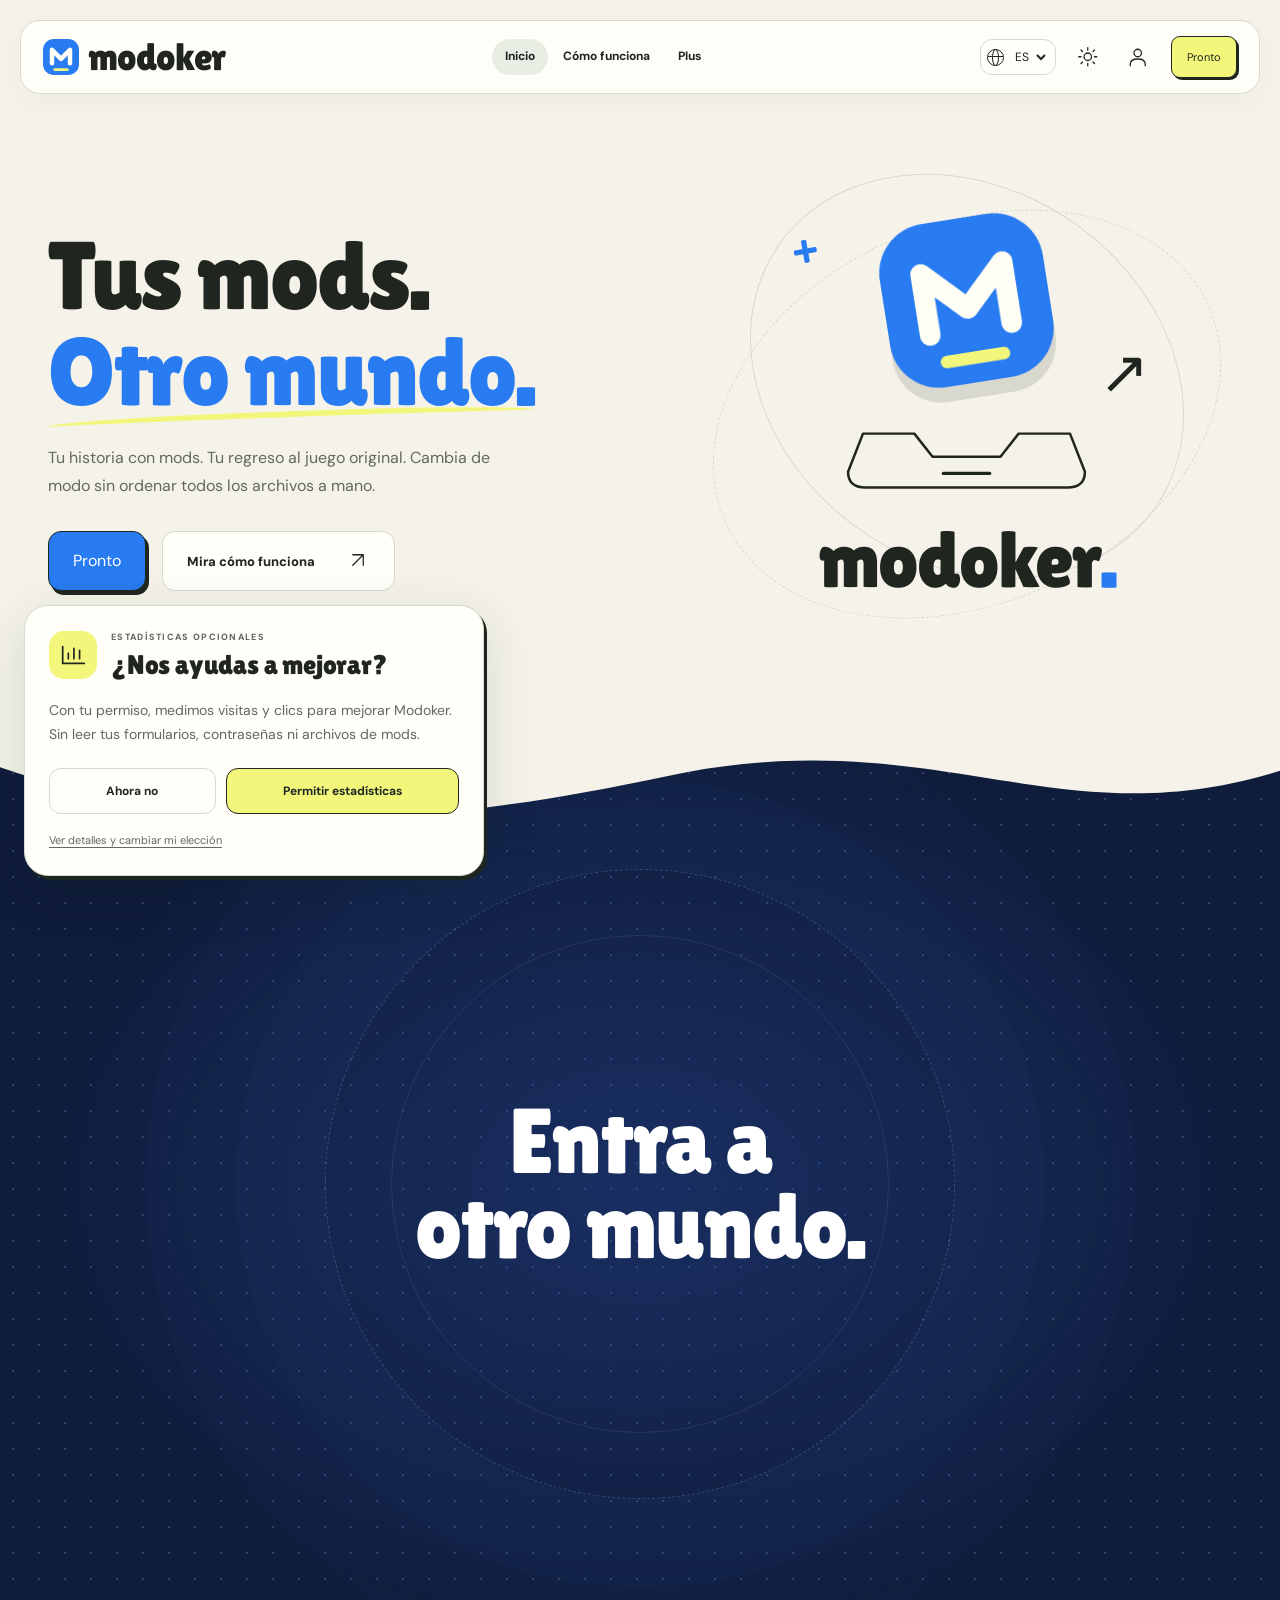
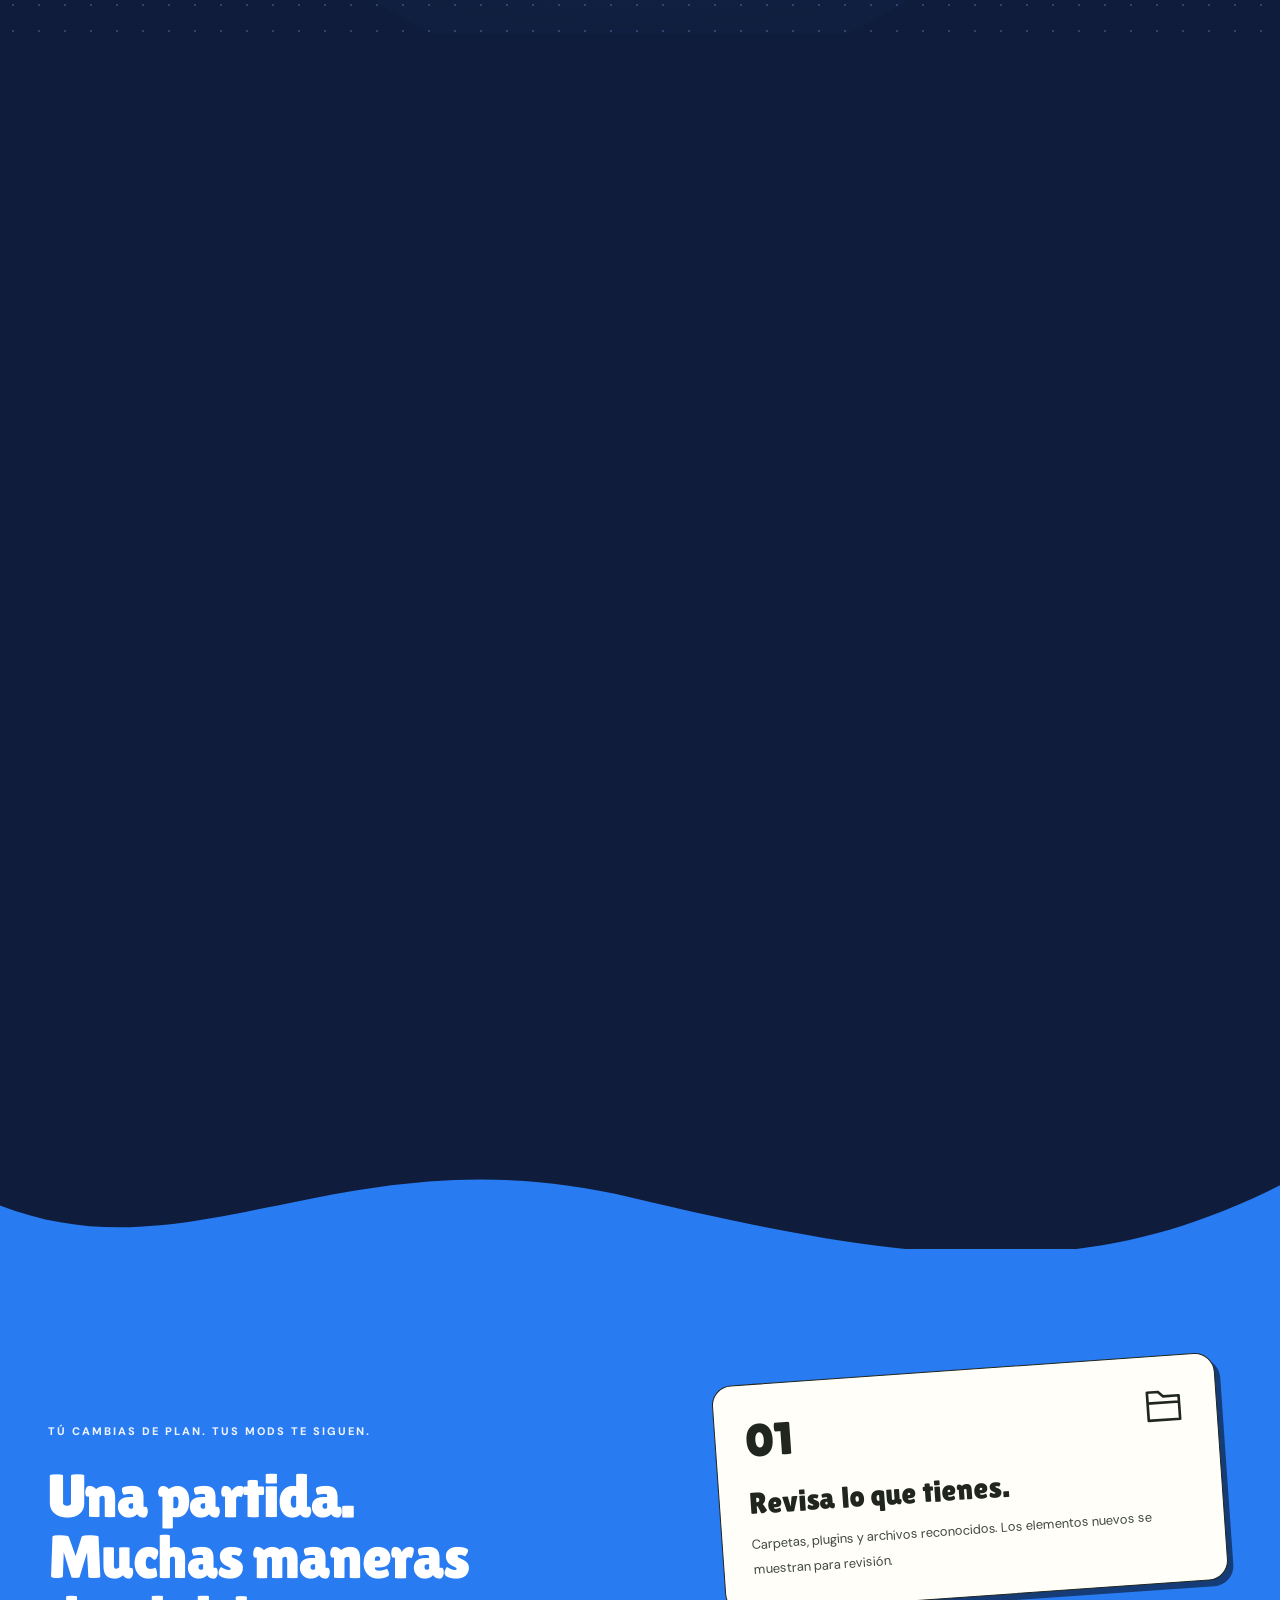
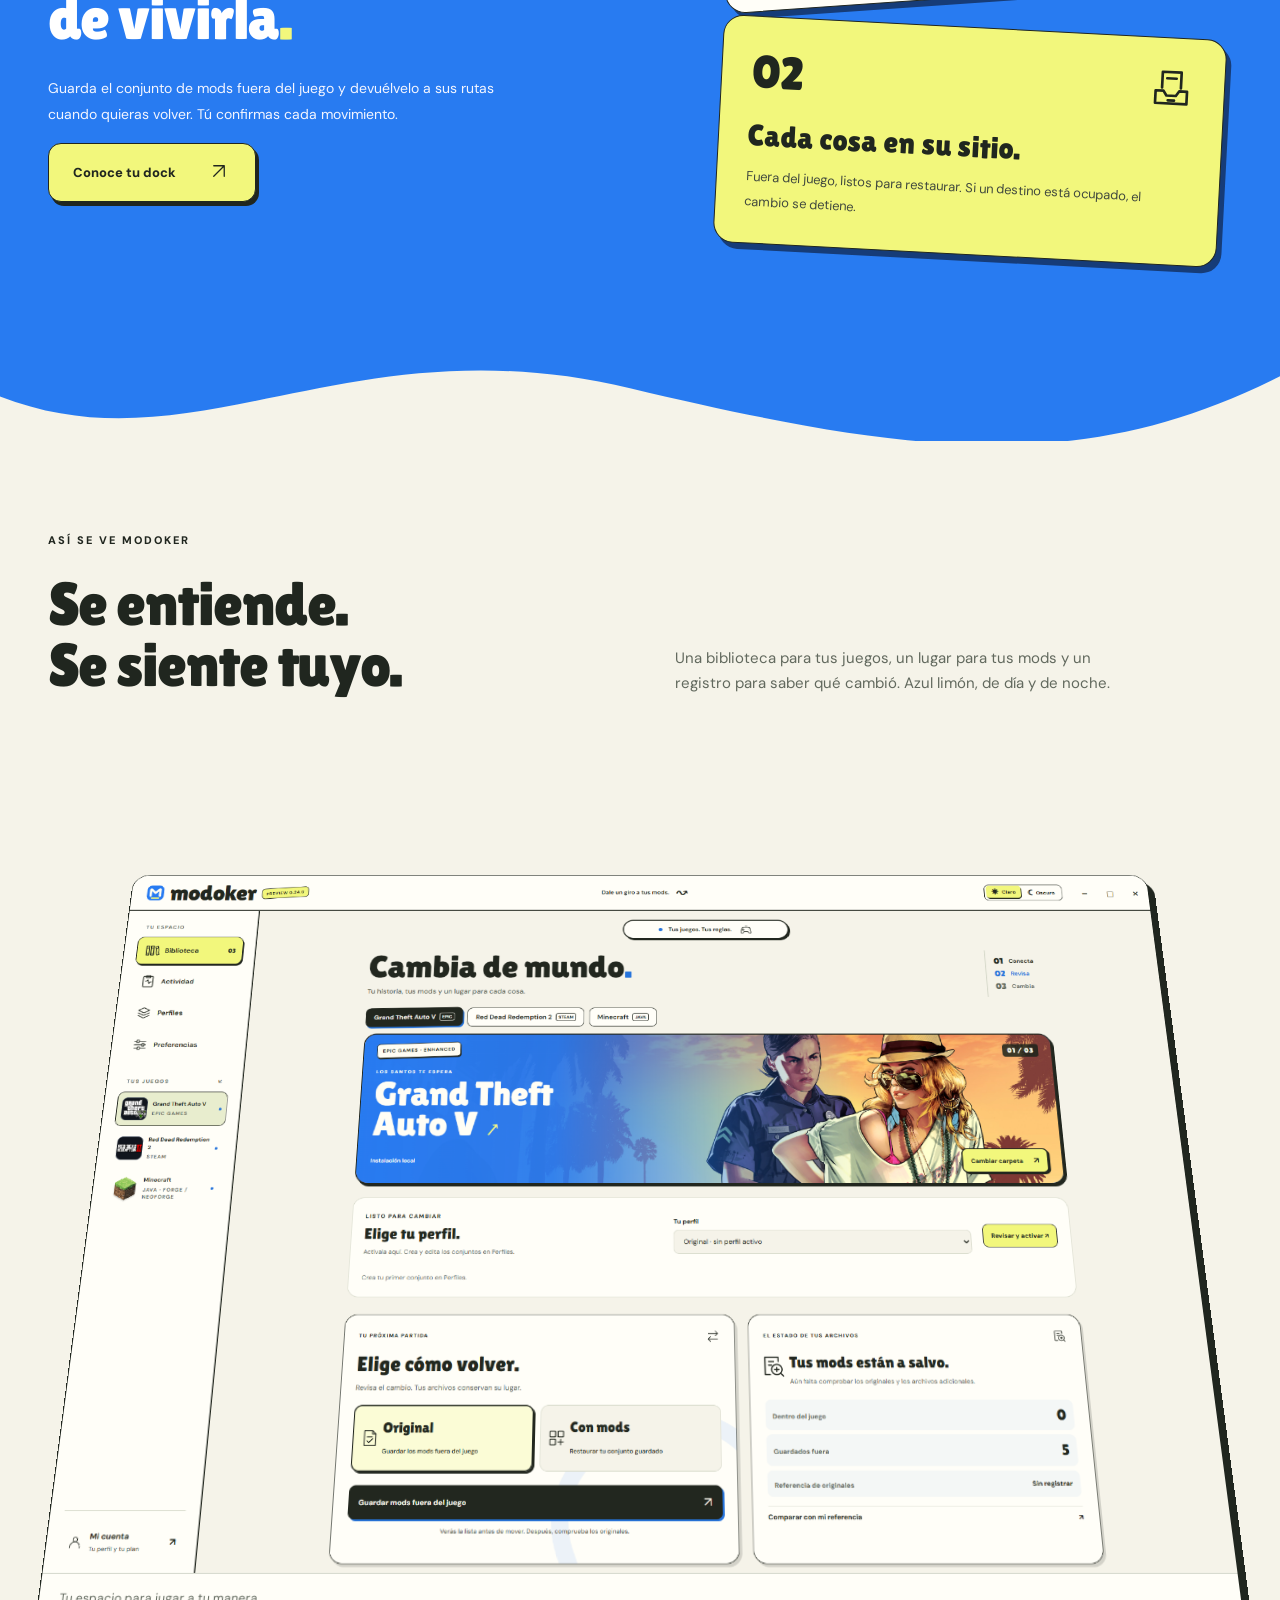
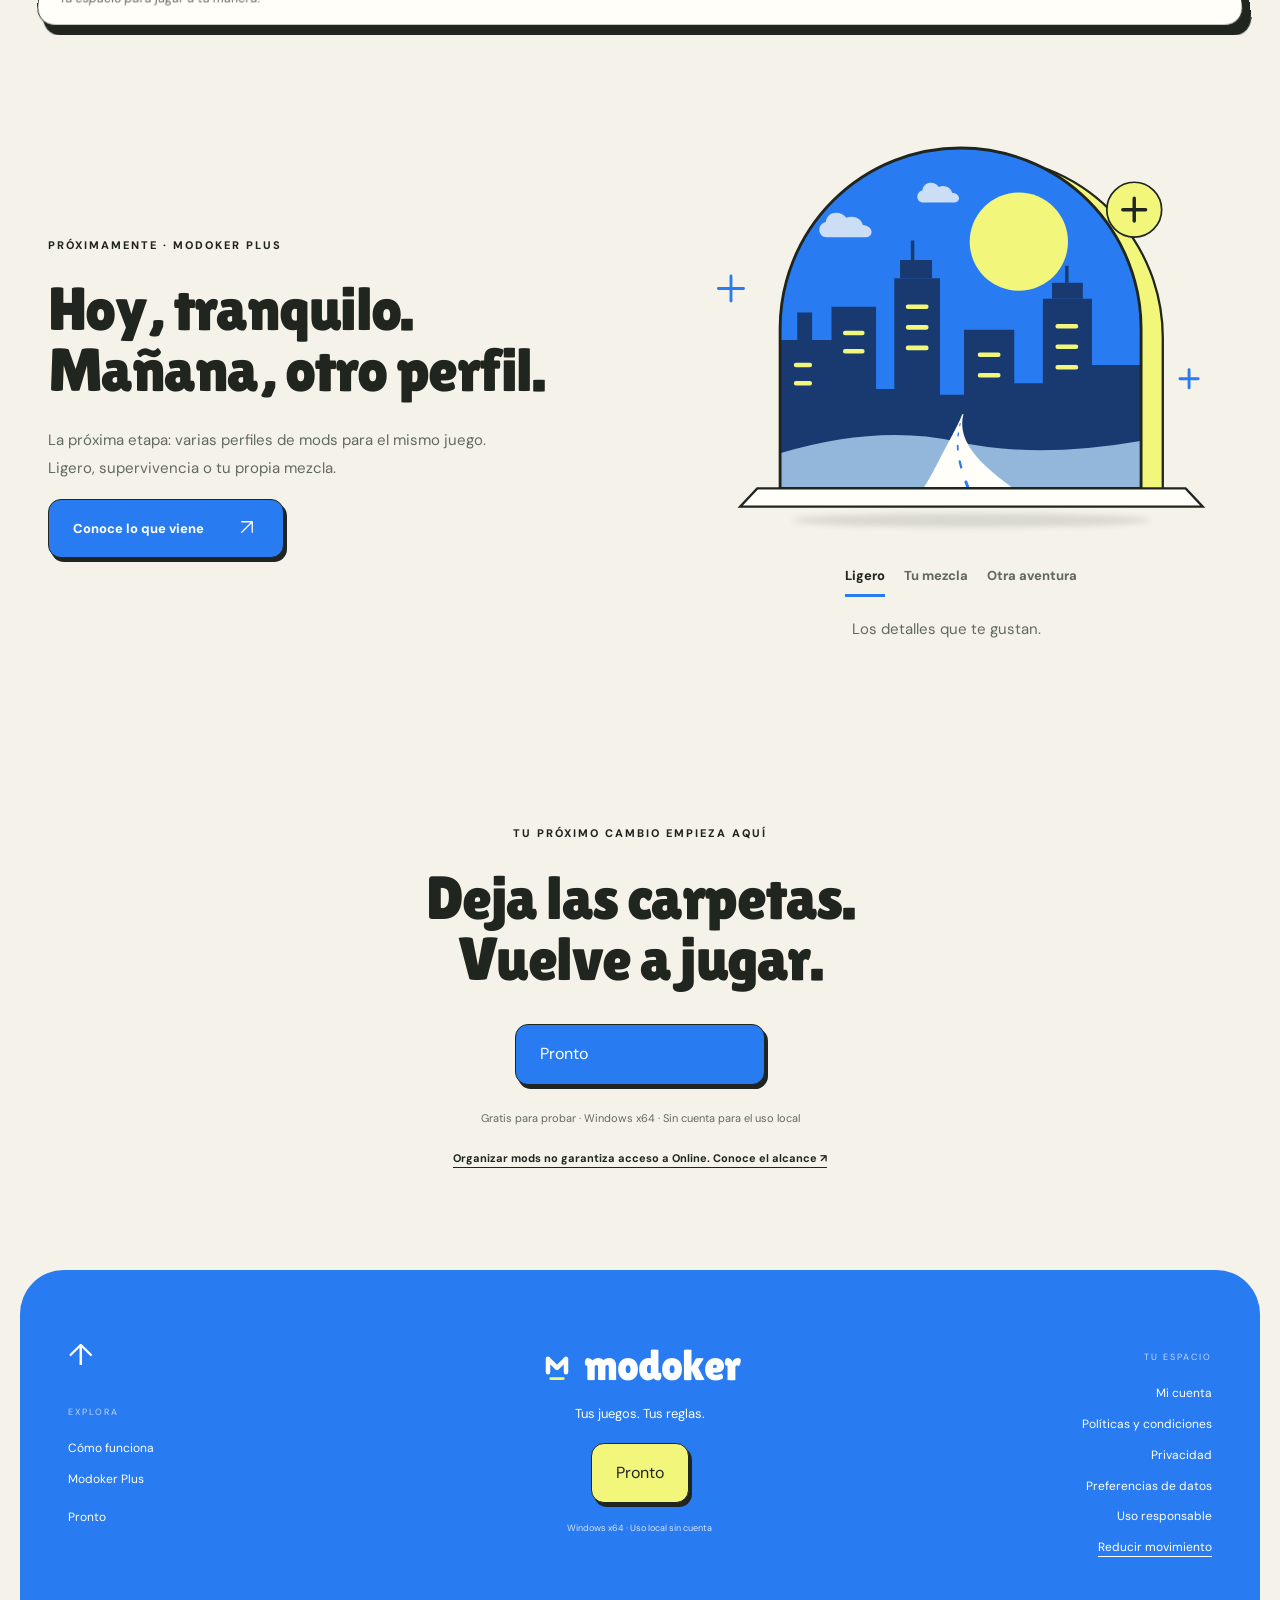
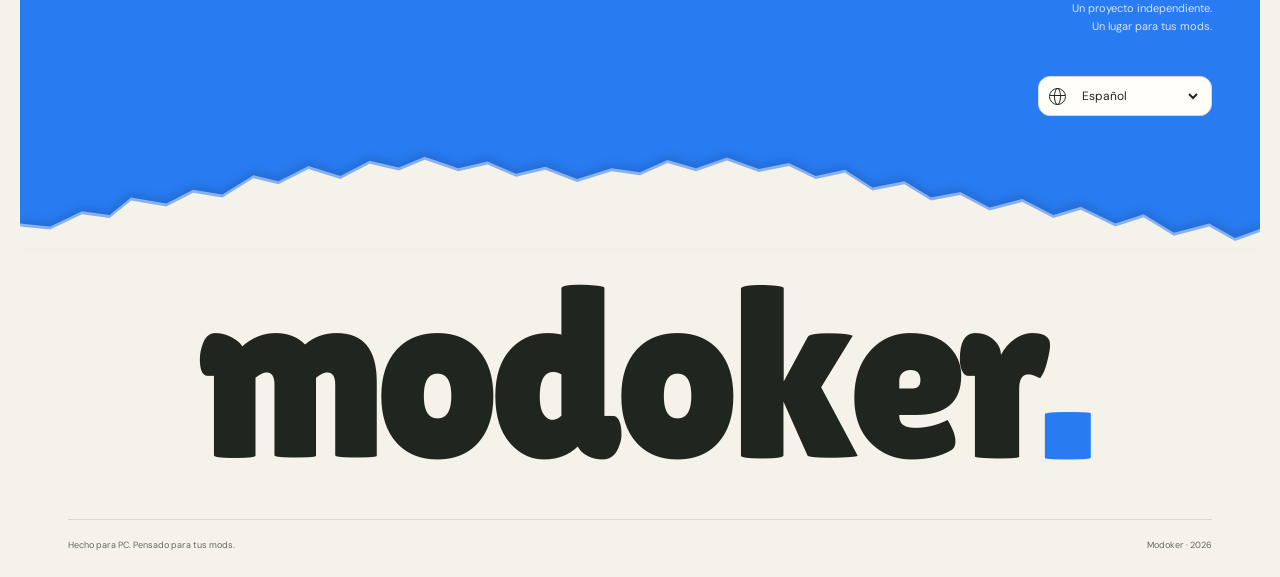
==== index.html @ 011eedb3 "Polish opaque statistics consent panel in light and dark themes" ====
<!doctype html><html lang="es"><head><meta charset="utf-8"><meta name="viewport" content="width=device-width,initial-scale=1"><meta name="description" content="Organiza tus mods de GTA V y Red Dead Redemption 2. Guarda, restaura y vuelve a jugar con Modoker para Windows."><meta name="theme-color" content="#f5f3e9"><meta property="og:title" content="Modoker — Tus juegos. Tus reglas."><meta property="og:description" content="Organiza tus mods de GTA V y Red Dead Redemption 2. Guarda, restaura y vuelve a jugar con Modoker para Windows."><meta property="og:type" content="website"><meta property="og:url" content="https://modoker.vercel.app/index.html"><title>Modoker — Tus juegos. Tus reglas.</title><link rel="icon" href="assets/favicon.svg" type="image/svg+xml"><link rel="stylesheet" href="assets/site.css?v=0241"><link rel="stylesheet" href="assets/experience.css"><script src="assets/site.js?v=soon1" defer></script><script src="assets/experience.js" defer></script><link rel="stylesheet" href="assets/refinements.css?v=portal8"><script src="assets/vendor/supabase.js" defer></script><script src="assets/auth.js?v=analytics1" defer></script><link rel="stylesheet" href="assets/account.css"><link rel="stylesheet" href="assets/game-tour.css?v=0211"><link rel="stylesheet" href="assets/i18n.css?v=0251"><link rel="stylesheet" href="assets/coming-soon.css?v=1"><link rel="stylesheet" href="assets/web-analytics.css?v=2"></head><body data-page="index.html"><a class="skip" href="#main">Saltar al contenido</a><header class="site-header"><div class="nav-shell"><a class="brand" href="index.html" aria-label="Modoker, inicio"><span class="brand-mark"><svg viewBox="0 0 40 40" aria-hidden="true"><rect width="40" height="40" rx="12" fill="#287bf1"/><path d="M10 27V12L20 22L30 12V27" fill="none" stroke="#fffef5" stroke-width="5" stroke-linecap="round" stroke-linejoin="round"/><path d="M13 34H27" stroke="#f2f77c" stroke-width="3" stroke-linecap="round"/></svg></span><span class="brand-name"><span style="--letter:0">m</span><span style="--letter:1">o</span><span style="--letter:2">d</span><span style="--letter:3">o</span><span style="--letter:4">k</span><span style="--letter:5">e</span><span style="--letter:6">r</span></span></a><nav id="main-nav" aria-label="Navegación principal"><a href="index.html" aria-current="page">Inicio</a><a href="como-funciona.html" >Cómo funciona</a><a href="plus.html" >Plus</a></nav><div class="nav-actions"><button class="theme-toggle" aria-label="Cambiar entre claro y oscuro"><svg class="icon " viewBox="0 0 28 28" aria-hidden="true" fill="none" stroke="currentColor" stroke-width="1.7" stroke-linecap="round" stroke-linejoin="round"><circle cx="13" cy="13" r="5"/><path d="M13 1V4M13 22V25M1 13H4M22 13H25M4 4L6 6M20 20L22 22M4 22L6 20M20 6L22 4"/></svg></button><a href="cuenta.html" class="account-link" aria-label="Iniciar sesión o registrarse" title="Iniciar sesión o registrarse"><svg class="icon " viewBox="0 0 28 28" aria-hidden="true" fill="none" stroke="currentColor" stroke-width="1.7" stroke-linecap="round" stroke-linejoin="round"><circle cx="13" cy="8" r="5"/><path d="M3 25V23Q3 16 13 16Q23 16 23 23V25"/></svg></a><button type="button" class="btn small lemon coming-soon" disabled aria-disabled="true" title="Próximamente para Windows">Pronto</button><button class="menu-toggle" aria-label="Abrir menú" aria-controls="mobile-menu" aria-expanded="false"><svg class="icon " viewBox="0 0 28 28" aria-hidden="true" fill="none" stroke="currentColor" stroke-width="1.7" stroke-linecap="round" stroke-linejoin="round"><path d="M3 6H23M3 13H23M3 20H23"/></svg></button></div></div></header><dialog id="mobile-menu" class="mobile-drawer" aria-labelledby="mobile-menu-title"><div class="drawer-top"><span id="mobile-menu-title">Tu espacio.</span><button class="drawer-close" aria-label="Cerrar menú">×</button></div><nav aria-label="Navegación móvil"><a href="index.html"><span>01</span>Inicio</a><a href="como-funciona.html"><span>02</span>Cómo funciona</a><a href="plus.html"><span>03</span>Modoker Plus</a></nav><div class="drawer-account"><a class="btn blue" href="cuenta.html">Iniciar sesión <span aria-hidden="true">↗</span></a><a href="cuenta.html#registro">Crear una cuenta <span aria-hidden="true">↗</span></a></div><div class="drawer-bottom"><span>Tu interfaz</span><button class="drawer-theme" aria-label="Cambiar entre claro y oscuro"><span aria-hidden="true">◐</span> Claro / Oscuro</button></div></dialog><main id="main">
<section class="home-hero wrap" data-metric-section="s0"><div class="hero-copy reveal"><h1>Tus mods.<br><span class="underlined">Otro mundo.</span></h1><p class="lede">Tu historia con mods. Tu regreso al juego original. Cambia de modo sin ordenar todos los archivos a mano.</p><div class="hero-actions"><button type="button" class="btn blue coming-soon" disabled aria-disabled="true" title="Próximamente para Windows">Pronto</button><a class="btn quiet" href="como-funciona.html">Mira cómo funciona<svg class="icon " viewBox="0 0 28 28" aria-hidden="true" fill="none" stroke="currentColor" stroke-width="1.7" stroke-linecap="round" stroke-linejoin="round"><path d="M5 19L19 5M5 5H19V19"/></svg></a></div></div><div class="hero-brand-scene reveal" data-parallax aria-label="El dock de Modoker"><div class="brand-orbit" aria-hidden="true"></div><div class="brand-orbit second" aria-hidden="true"></div><div class="hero-brand-art"><div class="brand-spark spark-one" aria-hidden="true">+</div><div class="hero-emblem"><svg viewBox="0 0 40 40" aria-hidden="true"><rect width="40" height="40" rx="12" fill="#287bf1"/><path d="M10 27V12L20 22L30 12V27" fill="none" stroke="#fffef5" stroke-width="5" stroke-linecap="round" stroke-linejoin="round"/><path d="M13 34H27" stroke="#f2f77c" stroke-width="3" stroke-linecap="round"/></svg></div><svg class="hero-tray" viewBox="0 0 320 100" fill="none" aria-hidden="true"><path d="M35 26H97L119 54H201L223 26H285L303 72Q303 91 282 91H38Q17 91 17 72Z" stroke="currentColor" stroke-width="3" stroke-linejoin="round"/><path d="M132 74H188" stroke="currentColor" stroke-width="4" stroke-linecap="round"/></svg><span class="brand-spark spark-two" aria-hidden="true">↗</span><div class="hero-wordmark">modoker<span>.</span></div></div></div></section>
<section class="immersive-world" aria-label="Explora otro mundo al hacer scroll" data-metric-section="s1"><div class="world-scene"><svg class="world-entry-wave" viewBox="0 0 1440 100" preserveAspectRatio="none" aria-hidden="true"><path d="M0 0H1440V42C1190 120 1050 -15 750 48S230 115 0 38Z"/></svg><div class="world-rings" aria-hidden="true"></div><div class="world-title"><h2>Entra a<br>otro mundo.</h2></div><div class="world-track"><figure class="world-card world-logo" style="--x:-30vw;--y:-22vh;--r:-9deg"><img src="assets/gta5-logo.png" alt="Grand Theft Auto V" loading="lazy"></figure><figure class="world-card world-logo" style="--x:30vw;--y:-22vh;--r:8deg"><img src="assets/rdr2-logo.png" alt="Red Dead Redemption 2" loading="lazy"></figure><figure class="world-card world-logo" style="--x:-31vw;--y:26vh;--r:-6deg"><img src="assets/minecraft-logo.svg" alt="Minecraft" loading="lazy"></figure><figure class="world-card world-logo" style="--x:31vw;--y:26vh;--r:7deg"><img src="assets/sims4-logo.png" alt="Los Sims 4" loading="lazy"></figure><figure class="world-card world-logo modoker-world-logo" style="--x:0vw;--y:-29vh;--r:2deg"><svg viewBox="0 0 40 40" aria-hidden="true"><rect width="40" height="40" rx="12" fill="#287bf1"/><path d="M10 27V12L20 22L30 12V27" fill="none" stroke="#fffef5" stroke-width="5" stroke-linecap="round" stroke-linejoin="round"/><path d="M13 34H27" stroke="#f2f77c" stroke-width="3" stroke-linecap="round"/></svg><strong>modoker</strong></figure></div></div></section>
<section class="blue-section open-wave" data-metric-section="s2"><svg class="section-wave wave-in" viewBox="0 0 1440 95" preserveAspectRatio="none" aria-hidden="true"><path d="M0 50C220 125 390 -25 710 42S1220 128 1440 30V95H0Z"/></svg><div class="wrap feature-story"><div class="reveal"><span class="eyebrow">TÚ CAMBIAS DE PLAN. TUS MODS TE SIGUEN.</span><h2>Una partida.<br>Muchas maneras<br>de vivirla<span class="lemon-text">.</span></h2><p>Guarda el conjunto de mods fuera del juego y devuélvelo a sus rutas cuando quieras volver. Tú confirmas cada movimiento.</p><a class="btn lemon" href="como-funciona.html">Conoce tu dock<svg class="icon " viewBox="0 0 28 28" aria-hidden="true" fill="none" stroke="currentColor" stroke-width="1.7" stroke-linecap="round" stroke-linejoin="round"><path d="M5 19L19 5M5 5H19V19"/></svg></a></div><div class="story-stack reveal"><div class="story-card"><b>01</b><svg class="icon " viewBox="0 0 28 28" aria-hidden="true" fill="none" stroke="currentColor" stroke-width="1.7" stroke-linecap="round" stroke-linejoin="round"><path d="M3 8V4H10L13 7H23V22H3ZM3 11H23"/></svg><strong>Revisa lo que tienes.</strong><p>Carpetas, plugins y archivos reconocidos. Los elementos nuevos se muestran para revisión.</p></div><div class="story-card"><b>02</b><svg class="icon " viewBox="0 0 28 28" aria-hidden="true" fill="none" stroke="currentColor" stroke-width="1.7" stroke-linecap="round" stroke-linejoin="round"><path d="M7 13V3H19V13M10 7H16M3 15H8L10 18H16L18 15H23V23H3ZM11 21H15"/></svg><strong>Cada cosa en su sitio.</strong><p>Fuera del juego, listos para restaurar. Si un destino está ocupado, el cambio se detiene.</p></div></div></div><svg class="section-wave wave-out" viewBox="0 0 1440 95" preserveAspectRatio="none" aria-hidden="true"><path d="M0 50C220 125 390 -25 710 42S1220 128 1440 30V95H0Z"/></svg></section>
<section class="wrap app-section game-tour" id="recorre-modoker" aria-labelledby="tour-title" data-metric-section="s3">
<div class="section-intro"><span class="eyebrow">ASÍ SE VE MODOKER</span><h2 id="tour-title">Se entiende.<br>Se siente tuyo.</h2><p>Una biblioteca para tus juegos, un lugar para tus mods y un registro para saber qué cambió. Azul limón, de día y de noche.</p></div>
<div class="game-tour-track"><div class="game-tour-sticky">

<figure class="tour-window"><div class="tour-frames"><img src="assets/modoker-gta-light.png?v=0240" width="1920" height="1280" data-tour-image="gta-light" alt="Interfaz de Modoker con Grand Theft Auto V, modo claro" aria-hidden="false" loading="lazy"><img src="assets/modoker-gta-dark.png?v=0240" width="1920" height="1280" data-tour-image="gta-dark" alt="Interfaz de Modoker con Grand Theft Auto V, modo oscuro" aria-hidden="true" loading="lazy"><img src="assets/modoker-rdr-light.png?v=0240" width="1920" height="1280" data-tour-image="rdr-light" alt="Interfaz de Modoker con Red Dead Redemption 2, modo claro" aria-hidden="true" loading="lazy"><img src="assets/modoker-rdr-dark.png?v=0240" width="1920" height="1280" data-tour-image="rdr-dark" alt="Interfaz de Modoker con Red Dead Redemption 2, modo oscuro" aria-hidden="true" loading="lazy"><img src="assets/modoker-minecraft-light.png?v=0240" width="1920" height="1280" data-tour-image="minecraft-light" alt="Interfaz de Modoker con Minecraft Java, modo claro" aria-hidden="true" loading="lazy"><img src="assets/modoker-minecraft-dark.png?v=0240" width="1920" height="1280" data-tour-image="minecraft-dark" alt="Interfaz de Modoker con Minecraft Java, modo oscuro" aria-hidden="true" loading="lazy"></div><figcaption>Tu espacio para jugar a tu manera.</figcaption></figure>
</div></div></section>
<section class="lemon-section" data-metric-section="s4"><div class="wrap next-story"><div class="reveal"><span class="eyebrow">PRÓXIMAMENTE · MODOKER PLUS</span><h2>Hoy, tranquilo.<br>Mañana, otro perfil.</h2><p>La próxima etapa: varias perfiles de mods para el mismo juego. Ligero, supervivencia o tu propia mezcla.</p><a class="btn ink" href="plus.html">Conoce lo que viene<svg class="icon " viewBox="0 0 28 28" aria-hidden="true" fill="none" stroke="currentColor" stroke-width="1.7" stroke-linecap="round" stroke-linejoin="round"><path d="M5 19L19 5M5 5H19V19"/></svg></a></div><div class="mix-scene" data-mix="light" aria-label="Ejemplo visual de perfiles futuros"><svg class="profile-portal" viewBox="0 0 500 365" aria-hidden="true"><defs><clipPath id="profile-arch"><path d="M92 305V165A158 158 0 0 1 408 165V305Z"/></clipPath></defs><ellipse cx="259.5" cy="333" rx="157" ry="6" class="portal-shadow"/><path class="portal-depth" d="M111 310V173A158 158 0 0 1 427 173V310Z"/><g clip-path="url(#profile-arch)"><rect class="portal-sky" x="90" y="0" width="320" height="310"/><circle class="portal-sun" cx="301" cy="89" r="43"/><g class="portal-stars" fill="#fffef8"><circle cx="171" cy="70" r="2"/><circle cx="221" cy="35" r="2"/><circle cx="334" cy="144" r="2"/><path d="M138 103V117M131 110H145M267 58V68M262 63H272" stroke="#fffef8" stroke-width="2"/></g><g class="portal-clouds" fill="#fffef8" opacity=".76"><path transform="translate(150 78) scale(.9)" d="M-19 8C-28 8-29-5-20-7C-19-17-6-19 0-11C7-14 15-10 16-4C27-3 27 8 18 8H-19Z"/><path transform="translate(231 49) scale(.72)" d="M-19 8C-28 8-29-5-20-7C-19-17-6-19 0-11C7-14 15-10 16-4C27-3 27 8 18 8H-19Z"/></g><g class="portal-city"><path d="M107 175V151H120V175M197 121V105H225V121M330 139V125H357V139" fill="#193a70"/><path d="M208 105V88M343 125V110" stroke="#193a70" stroke-width="3"/><path d="M78 244V175H137V146H176V218H192V121H232V223H253V166H297V213H322V139H365V197H422V305H78Z" fill="#193a70"/><path d="M106 197H118M106 213H118M149 169H164M149 185H164M204 146H220M204 164H220M204 182H220M267 188H283M267 206H283M335 163H351M335 181H351M335 199H351" stroke="#f2f77c" stroke-width="4" stroke-linecap="round"/></g><g class="portal-wild"><path d="M65 266L161 123L216 201L288 95L430 268V310H65Z" fill="#1e4c72"/><path d="M132 166L161 123L191 167L170 159L158 173L148 159ZM264 131L288 95L319 134L300 125L286 140L276 125Z" fill="#fffef8"/><path class="portal-bird" transform="translate(233 122) scale(.75) translate(-241 -133)" fill="#fffef8" d="M220 126C228 125 236 130 241 136C245 127 253 121 262 122C253 126 247 132 244 140L241 143L238 140C232 132 226 128 220 126Z"/><path d="M94 285L108 226L123 285M139 288L155 215L174 288M335 285L355 211L375 285M379 294L397 239L415 294" fill="#123f3c"/></g><path d="M60 285Q165 246 246 264T440 257V315H60Z" fill="#93b7da"/><g class="portal-road-city"><path fill="#fffef8" d="M251.400 240.000L251.165 240.690L250.912 241.380L250.646 242.070L250.370 242.760L250.084 243.450L249.791 244.140L249.489 244.830L249.181 245.520L248.867 246.210L248.547 246.900L248.222 247.590L247.892 248.280L247.558 248.970L247.219 249.660L246.877 250.350L246.532 251.040L246.183 251.730L245.832 252.420L245.478 253.110L245.122 253.800L244.764 254.490L244.404 255.180L244.042 255.870L243.679 256.560L243.314 257.250L242.949 257.940L242.582 258.630L242.215 259.320L241.847 260.010L241.479 260.700L241.111 261.390L240.742 262.080L240.373 262.770L240.005 263.460L239.636 264.150L239.268 264.840L238.900 265.530L238.532 266.220L238.165 266.910L237.798 267.600L237.432 268.290L237.066 268.980L236.701 269.670L236.337 270.360L235.973 271.050L235.610 271.740L235.248 272.430L234.886 273.120L234.525 273.810L234.165 274.500L233.806 275.190L233.446 275.880L233.088 276.570L232.730 277.260L232.372 277.950L232.015 278.640L231.658 279.330L231.301 280.020L230.944 280.710L230.587 281.400L230.230 282.090L229.873 282.780L229.515 283.470L229.157 284.160L228.799 284.850L228.439 285.540L228.079 286.230L227.718 286.920L227.355 287.610L226.991 288.300L226.626 288.990L226.259 289.680L225.890 290.370L225.518 291.060L225.145 291.750L224.769 292.440L224.390 293.130L224.009 293.820L223.624 294.510L223.236 295.200L222.845 295.890L222.449 296.580L222.050 297.270L221.646 297.960L221.238 298.650L220.825 299.340L220.407 300.030L219.984 300.720L219.555 301.410L219.120 302.100L218.680 302.790L218.233 303.480L217.780 304.170L217.319 304.860L216.852 305.550L216.378 306.240L215.895 306.930L215.405 307.620L214.907 308.310L214.400 309.000L301.600 309.000L300.650 308.310L299.702 307.620L298.755 306.930L297.812 306.240L296.871 305.550L295.933 304.860L294.998 304.170L294.067 303.480L293.140 302.790L292.217 302.100L291.299 301.410L290.386 300.720L289.477 300.030L288.575 299.340L287.677 298.650L286.786 297.960L285.901 297.270L285.023 296.580L284.151 295.890L283.287 295.200L282.430 294.510L281.580 293.820L280.739 293.130L279.905 292.440L279.080 291.750L278.264 291.060L277.457 290.370L276.659 289.680L275.870 288.990L275.090 288.300L274.321 287.610L273.562 286.920L272.813 286.230L272.074 285.540L271.346 284.850L270.629 284.160L269.923 283.470L269.229 282.780L268.546 282.090L267.874 281.400L267.215 280.710L266.567 280.020L265.931 279.330L265.308 278.640L264.697 277.950L264.099 277.260L263.514 276.570L262.941 275.880L262.381 275.190L261.835 274.500L261.301 273.810L260.781 273.120L260.275 272.430L259.782 271.740L259.302 271.050L258.836 270.360L258.384 269.670L257.946 268.980L257.522 268.290L257.111 267.600L256.715 266.910L256.333 266.220L255.965 265.530L255.611 264.840L255.271 264.150L254.945 263.460L254.634 262.770L254.337 262.080L254.055 261.390L253.786 260.700L253.533 260.010L253.293 259.320L253.068 258.630L252.857 257.940L252.661 257.250L252.479 256.560L252.312 255.870L252.159 255.180L252.021 254.490L251.897 253.800L251.788 253.110L251.693 252.420L251.613 251.730L251.547 251.040L251.496 250.350L251.460 249.660L251.438 248.970L251.431 248.280L251.440 247.590L251.463 246.900L251.501 246.210L251.555 245.520L251.625 244.830L251.711 244.140L251.813 243.450L251.931 242.760L252.068 242.070L252.223 241.380L252.399 240.690L252.600 240.000Z"/><path d="M249.662 248.280L249.627 248.424L249.593 248.567L249.559 248.711L249.525 248.855L249.491 248.999L249.458 249.143L249.425 249.286L249.392 249.430L249.359 249.574L249.326 249.718L249.294 249.861L249.262 250.005" fill="none" stroke="#287bf1" stroke-width="0.964" stroke-linecap="round"/><path d="M248.079 256.560L248.052 256.761L248.025 256.962L247.999 257.164L247.973 257.365L247.948 257.566L247.924 257.767L247.900 257.969L247.876 258.170L247.854 258.371L247.831 258.572L247.810 258.774L247.789 258.975" fill="none" stroke="#287bf1" stroke-width="1.228" stroke-linecap="round"/><path d="M247.455 267.600L247.463 267.887L247.473 268.175L247.483 268.462L247.495 268.750L247.509 269.038L247.523 269.325L247.539 269.613L247.557 269.900L247.575 270.188L247.595 270.475L247.616 270.762L247.638 271.050" fill="none" stroke="#287bf1" stroke-width="1.58" stroke-linecap="round"/><path d="M249.231 281.400L249.328 281.831L249.428 282.262L249.530 282.694L249.634 283.125L249.741 283.556L249.849 283.988L249.960 284.419L250.072 284.850L250.187 285.281L250.304 285.712L250.422 286.144L250.542 286.575" fill="none" stroke="#287bf1" stroke-width="2.02" stroke-linecap="round"/><path d="M254.700 299.340L254.922 299.972L255.144 300.605L255.366 301.238L255.588 301.870L255.810 302.502L256.030 303.135L256.250 303.767L256.468 304.400L256.685 305.033L256.900 305.665L257.114 306.298L257.325 306.930" fill="none" stroke="#287bf1" stroke-width="2.592" stroke-linecap="round"/></g><g class="portal-road-wild"><path fill="#fffef8" d="M215.400 201.000L215.710 202.080L216.022 203.160L216.341 204.240L216.669 205.320L217.005 206.400L217.349 207.480L217.702 208.560L218.063 209.640L218.432 210.720L218.808 211.800L219.191 212.880L219.581 213.960L219.976 215.040L220.377 216.120L220.782 217.200L221.192 218.280L221.605 219.360L222.020 220.440L222.439 221.520L222.858 222.600L223.279 223.680L223.700 224.760L224.121 225.840L224.541 226.920L224.960 228.000L225.377 229.080L225.790 230.160L226.201 231.240L226.607 232.320L227.009 233.400L227.405 234.480L227.796 235.560L228.180 236.640L228.557 237.720L228.926 238.800L229.287 239.880L229.640 240.960L229.982 242.040L230.315 243.120L230.638 244.200L230.949 245.280L231.249 246.360L231.536 247.440L231.811 248.520L232.073 249.600L232.321 250.680L232.555 251.760L232.773 252.840L232.977 253.920L233.165 255.000L233.337 256.080L233.492 257.160L233.630 258.240L233.751 259.320L233.854 260.400L233.938 261.480L234.003 262.560L234.050 263.640L234.076 264.720L234.083 265.800L234.069 266.880L234.035 267.960L233.979 269.040L233.902 270.120L233.803 271.200L233.682 272.280L233.538 273.360L233.371 274.440L233.182 275.520L232.969 276.600L232.732 277.680L232.471 278.760L232.186 279.840L231.876 280.920L231.541 282.000L231.181 283.080L230.796 284.160L230.385 285.240L229.948 286.320L229.485 287.400L228.995 288.480L228.479 289.560L227.936 290.640L227.366 291.720L226.769 292.800L226.144 293.880L225.491 294.960L224.811 296.040L224.102 297.120L223.366 298.200L222.600 299.280L221.806 300.360L220.984 301.440L220.132 302.520L219.251 303.600L218.340 304.680L217.400 305.760L216.430 306.840L215.430 307.920L214.400 309.000L301.600 309.000L301.173 307.920L300.726 306.840L300.260 305.760L299.774 304.680L299.269 303.600L298.745 302.520L298.202 301.440L297.641 300.360L297.061 299.280L296.463 298.200L295.847 297.120L295.213 296.040L294.562 294.960L293.894 293.880L293.208 292.800L292.506 291.720L291.787 290.640L291.053 289.560L290.302 288.480L289.535 287.400L288.753 286.320L287.956 285.240L287.144 284.160L286.317 283.080L285.476 282.000L284.621 280.920L283.753 279.840L282.871 278.760L281.976 277.680L281.068 276.600L280.148 275.520L279.215 274.440L278.272 273.360L277.316 272.280L276.350 271.200L275.374 270.120L274.387 269.040L273.391 267.960L272.385 266.880L271.370 265.800L270.347 264.720L269.316 263.640L268.277 262.560L267.232 261.480L266.179 260.400L265.121 259.320L264.056 258.240L262.987 257.160L261.913 256.080L260.835 255.000L259.753 253.920L258.668 252.840L257.581 251.760L256.492 250.680L255.402 249.600L254.311 248.520L253.220 247.440L252.129 246.360L251.039 245.280L249.951 244.200L248.866 243.120L247.783 242.040L246.705 240.960L245.630 239.880L244.561 238.800L243.498 237.720L242.441 236.640L241.391 235.560L240.349 234.480L239.316 233.400L238.292 232.320L237.279 231.240L236.276 230.160L235.285 229.080L234.307 228.000L233.342 226.920L232.392 225.840L231.456 224.760L230.536 223.680L229.633 222.600L228.748 221.520L227.881 220.440L227.034 219.360L226.207 218.280L225.401 217.200L224.617 216.120L223.857 215.040L223.120 213.960L222.409 212.880L221.724 211.800L221.067 210.720L220.437 209.640L219.838 208.560L219.269 207.480L218.733 206.400L218.230 205.320L217.763 204.240L217.333 203.160L216.944 202.080L216.600 201.000Z"/><path d="M221.350 213.960L221.467 214.185L221.584 214.410L221.702 214.635L221.821 214.860L221.940 215.085L222.060 215.310L222.181 215.535L222.302 215.760L222.424 215.985L222.546 216.210L222.669 216.435L222.792 216.660" fill="none" stroke="#287bf1" stroke-width="0.964" stroke-linecap="round"/><path d="M228.942 226.920L229.143 227.235L229.345 227.550L229.547 227.865L229.749 228.180L229.953 228.495L230.156 228.810L230.360 229.125L230.564 229.440L230.769 229.755L230.974 230.070L231.180 230.385L231.386 230.700" fill="none" stroke="#287bf1" stroke-width="1.228" stroke-linecap="round"/><path d="M240.295 244.200L240.587 244.650L240.878 245.100L241.168 245.550L241.458 246.000L241.746 246.450L242.034 246.900L242.321 247.350L242.606 247.800L242.891 248.250L243.174 248.700L243.456 249.150L243.737 249.600" fill="none" stroke="#287bf1" stroke-width="1.58" stroke-linecap="round"/><path d="M252.727 265.800L253.041 266.475L253.350 267.150L253.653 267.825L253.950 268.500L254.241 269.175L254.526 269.850L254.804 270.525L255.077 271.200L255.343 271.875L255.602 272.550L255.855 273.225L256.101 273.900" fill="none" stroke="#287bf1" stroke-width="2.02" stroke-linecap="round"/><path d="M260.019 293.880L260.027 294.870L260.016 295.860L259.986 296.850L259.937 297.840L259.868 298.830L259.780 299.820L259.672 300.810L259.544 301.800L259.396 302.790L259.228 303.780L259.039 304.770L258.830 305.760" fill="none" stroke="#287bf1" stroke-width="2.592" stroke-linecap="round"/></g></g><path class="portal-outline" d="M92 305V165A158 158 0 0 1 408 165V305Z"/><path class="portal-base" d="M72 305H447L462 321H57Z"/><g class="portal-spark" fill="none" stroke="currentColor" stroke-width="2.5" stroke-linecap="round"><path d="M49 119V141M38 130H60M450 201V217M442 209H458"/></g><circle class="portal-medal" cx="402" cy="61" r="24"/><path d="M392 61H412M402 51V71" stroke="#20261f" stroke-width="3" stroke-linecap="round"/></svg><div class="mix-options" role="group" aria-label="Explorar un perfil futura"><button data-mix-mode="light" aria-pressed="true">Ligero</button><button data-mix-mode="blend" aria-pressed="false">Tu mezcla</button><button data-mix-mode="adventure" aria-pressed="false">Otra aventura</button></div><p class="mix-caption" aria-live="polite">Los detalles que te gustan.</p></div></div></section>
<section class="wrap closing reveal" data-metric-section="s5"><span class="eyebrow">TU PRÓXIMO CAMBIO EMPIEZA AQUÍ</span><h2>Deja las carpetas.<br>Vuelve a jugar.</h2><button type="button" class="btn blue coming-soon" disabled aria-disabled="true" title="Próximamente para Windows">Pronto</button><p>Gratis para probar · Windows x64 · Sin cuenta para el uso local</p><a class="text-link" href="uso-responsable.html">Organizar mods no garantiza acceso a Online. Conoce el alcance ↗</a></section></main><footer class="site-footer paper-footer"><div class="footer-main wrap"><div class="footer-explore"><a class="footer-up" href="#main" aria-label="Volver al inicio">↑</a><span>EXPLORA</span><a href="como-funciona.html">Cómo funciona</a><a href="plus.html">Modoker Plus</a><button type="button" class="coming-soon" disabled aria-disabled="true" title="Próximamente para Windows">Pronto</button></div><div class="footer-center"><a class="brand" href="index.html"><span class="brand-mark"><svg viewBox="0 0 40 40" aria-hidden="true"><rect width="40" height="40" rx="12" fill="#287bf1"/><path d="M10 27V12L20 22L30 12V27" fill="none" stroke="#fffef5" stroke-width="5" stroke-linecap="round" stroke-linejoin="round"/><path d="M13 34H27" stroke="#f2f77c" stroke-width="3" stroke-linecap="round"/></svg></span><span class="brand-name"><span style="--letter:0">m</span><span style="--letter:1">o</span><span style="--letter:2">d</span><span style="--letter:3">o</span><span style="--letter:4">k</span><span style="--letter:5">e</span><span style="--letter:6">r</span></span></a><p>Tus juegos. Tus reglas.</p><button type="button" class="btn lemon coming-soon" disabled aria-disabled="true" title="Próximamente para Windows">Pronto</button><small>Windows x64 · Uso local sin cuenta</small></div><div class="footer-space"><span>TU ESPACIO</span><a href="cuenta.html">Mi cuenta</a><a href="politicas.html">Políticas y condiciones</a><a href="privacidad.html">Privacidad</a><a href="cookies.html#preferencias">Preferencias de datos</a><a href="uso-responsable.html">Uso responsable</a><button id="reduce-motion" aria-pressed="false">Reducir movimiento</button><p>Un proyecto independiente.<br>Un lugar para tus mods.</p></div></div><div class="footer-paper"><svg class="paper-edge" viewBox="0 0 1440 120" preserveAspectRatio="none" aria-hidden="true"><path d="M0 92L35 96L72 76L104 81L129 58L170 66L201 48L235 54L271 29L300 37L335 17L372 30L406 10L440 19L470 5L509 20L543 11L576 27L610 18L647 34L687 20L720 25L752 9L785 20L821 6L858 21L893 13L924 30L958 22L990 45L1027 37L1058 58L1092 51L1126 71L1164 60L1200 81L1232 70L1272 92L1305 80L1340 104L1381 92L1411 111L1440 99V120H0Z"/><path class="mobile-paper-cut" d="M0 72L85 80L170 53L255 63L340 33L425 43L510 17L595 33L680 14L765 30L850 16L935 37L1020 30L1105 51L1190 42L1275 67L1360 59L1440 78V120H0Z"/></svg><a class="footer-wordmark" href="index.html" aria-label="Modoker, volver al inicio"><span style="--letter:0">m</span><span style="--letter:1">o</span><span style="--letter:2">d</span><span style="--letter:3">o</span><span style="--letter:4">k</span><span style="--letter:5">e</span><span style="--letter:6">r</span><span class="wordmark-dot">.</span></a><div class="footer-bottom wrap"><span>Hecho para PC. Pensado para tus mods.</span><span>Modoker · 2026</span></div></div></footer><div class="toast" role="status" aria-live="polite"></div><script src="assets/game-tour.js?v=0211"></script><script src="assets/i18n-catalogs.js?v=public1"></script><script src="assets/i18n-core.js?v=0251"></script><script src="assets/i18n.js?v=0251"></script><script src="assets/web-analytics.js?v=2" defer></script></body></html>
---- assets/site.css ----
@font-face{font-family:Chunky;src:url(LilitaOne-Regular.ttf);font-display:swap}@font-face{font-family:DM;src:url(DMSans.ttf);font-weight:100 1000;font-display:swap}
:root{--bg:#f5f3e9;--panel:#fffef8;--ink:#20261f;--muted:#62695e;--blue:#287bf1;--lemon:#f2f77c;--line:#d6d9ce;--shadow:#20261f;--soft:#e9eee5;color-scheme:light}
html[data-theme=dark]{--bg:#171c26;--panel:#202734;--ink:#f5f3e9;--muted:#b9c3d0;--line:#435064;--shadow:#080d16;--soft:#283448;color-scheme:dark}
*{box-sizing:border-box}html{scroll-behavior:smooth;scroll-padding-top:110px}body{margin:0;color:var(--ink);background:var(--bg);font:16px/1.65 DM,Arial,sans-serif;overflow-x:hidden}button,input,select{font:inherit;color:inherit}button,a{-webkit-tap-highlight-color:transparent}button{cursor:pointer}a{color:inherit;text-decoration:none}button{border:0;background:none}button:disabled{cursor:not-allowed;opacity:.72}a:focus-visible,button:focus-visible,summary:focus-visible,[tabindex]:focus-visible{outline:3px solid var(--blue);outline-offset:5px}img,svg{max-width:100%}img{display:block}.icon{display:block;width:26px;height:26px;flex-shrink:0}p{margin:0 0 1.1em}h1,h2,h3{font-family:Chunky,sans-serif;font-weight:400;line-height:1;letter-spacing:-.025em;margin:0}h1{font-size:clamp(64px,7vw,112px)}h2{font-size:clamp(42px,4.8vw,72px)}h3{font-size:30px}.wrap{width:min(1250px,calc(100% - 96px));margin-inline:auto}.eyebrow{display:block;font-size:11px;font-weight:800;letter-spacing:2px;text-transform:uppercase;margin-bottom:24px}.lede{font-size:18px;color:var(--muted);max-width:580px;line-height:1.8}.blue-text{color:var(--blue)}.lemon-text{color:var(--lemon)}.tiny-dot{display:inline-block;background:var(--blue);width:7px;height:7px;border-radius:50%;margin-right:8px;vertical-align:middle}.skip{position:fixed;top:-100px;left:20px;z-index:50;background:var(--lemon);color:#20261f;padding:12px 20px;border-radius:10px}.skip:focus{top:10px}
.site-header{width:min(1440px,100%);margin:auto;display:flex;align-items:center;gap:35px;padding:24px 48px;border-bottom:1px solid var(--line);position:relative;z-index:20}.brand{display:flex;align-items:center;gap:9px;font:38px/.9 Chunky,sans-serif;letter-spacing:-1px;width:max-content;white-space:nowrap}.brand-mark{display:block;width:36px;height:36px;flex-shrink:0}.brand-mark svg{display:block;width:100%;height:100%}.site-header nav{display:flex;align-items:center;justify-content:center;gap:30px;flex:1}.site-header nav>a{font-size:12px;font-weight:750;position:relative;padding:9px 0}.site-header nav>a::after{content:'';position:absolute;bottom:1px;left:0;width:100%;height:3px;border-radius:4px;background:var(--blue);transform:scaleX(0);transform-origin:left;transition:transform .25s}.site-header nav>a:hover::after,.site-header nav>a[aria-current]::after{transform:scaleX(1)}.nav-actions{display:flex;align-items:center;gap:15px}.theme-toggle,.account-link{padding:7px}.theme-toggle .icon,.account-link .icon{width:21px;height:21px}.theme-toggle:hover .icon{transform:rotate(45deg)}.theme-toggle .icon{transition:transform .4s}.menu-toggle{display:none}
.btn{display:inline-flex;align-items:center;justify-content:space-between;gap:34px;min-height:59px;padding:16px 24px;border:1.5px solid #20261f;border-radius:13px;font-size:13px;font-weight:800;line-height:1.35;box-shadow:3px 4px 0 var(--shadow);transition:transform .2s,box-shadow .2s}.btn .icon{width:21px;height:21px;transition:transform .3s}.btn:hover:not(:disabled){transform:translate(-1px,-3px);box-shadow:4px 7px 0 var(--shadow)}.btn:hover .icon{transform:translate(2px,-2px)}.btn:active:not(:disabled){transform:translate(2px,2px);box-shadow:none}.btn.blue{background:var(--blue);color:white}.btn.lemon{background:var(--lemon);color:#20261f}.btn.ink{background:#20261f;color:#fffef8}.btn.quiet{border-color:var(--line);background:var(--panel);box-shadow:none;color:var(--ink)}.btn.small{min-height:42px;padding:10px 15px;font-size:11px;gap:22px;border-radius:9px;box-shadow:2px 2px 0 var(--shadow)}.btn.small .icon{width:17px;height:17px}.hero-actions{display:flex;gap:16px;flex-wrap:wrap;margin-top:30px}
.home-hero{display:grid;grid-template-columns:1.1fr 1fr;gap:65px;align-items:center;padding-block:85px 90px}.hero-copy h1{font-size:clamp(74px,7.6vw,116px);margin-bottom:25px}.underlined{position:relative;display:inline-block;color:var(--blue)}.underlined::after{content:'';height:9px;border-radius:50%;position:absolute;left:0;right:0;bottom:-7px;border-top:6px solid var(--lemon);transform:rotate(-2deg)}.hero-copy .lede{font-size:16px;max-width:450px}.compat-line{display:flex;gap:18px;font-size:8px;font-weight:800;letter-spacing:1px;flex-wrap:wrap;margin-top:30px;color:var(--muted)}.compat-line span+span{padding-left:18px;border-left:1px solid var(--line)}
.dock-stage{position:relative;isolation:isolate;background:var(--blue);color:#fffef8;border:1.5px solid #20261f;border-radius:43% 43% 30px 30px / 19% 19% 30px 30px;min-height:490px;padding:57px 30px 26px;box-shadow:6px 8px 0 var(--shadow);transform:rotate(2deg);--px:0px;--py:0px}.stage-sticker{position:absolute;right:-18px;top:7px;background:var(--lemon);color:#20261f;border:1.5px solid #20261f;padding:18px 17px;border-radius:15px;font:22px/.95 Chunky;transform:rotate(9deg);box-shadow:3px 4px 0 #20261f;z-index:3;animation:sticker-float 6s ease-in-out infinite}.stage-orbit{position:absolute;inset:45px -22px 80px;border:1px dashed #fffef86b;border-radius:50%;transform:rotate(-17deg);z-index:-1}.stage-title{display:flex;align-items:center;justify-content:space-between;font-size:9px;font-weight:800;letter-spacing:1.7px;margin:0 11px 30px}.stage-title>.icon{width:22px;height:22px}.dock-demo{display:grid;grid-template-columns:1fr 1fr;gap:20px;position:relative;padding:0 3px 16px;transform:translate(var(--px),var(--py));transition:transform .3s}.demo-location{display:flex;align-items:center;flex-direction:column;border:1.5px solid #20261f;border-radius:17px;background:#fffef8;color:#20261f;min-height:200px;padding:24px 9px 16px;text-align:center;box-shadow:3px 4px 0 #20261f}.demo-location>.icon{width:66px;height:66px;margin-bottom:17px}.demo-location strong{font:27px Chunky}.demo-location small{font-size:9px;line-height:1.5;max-width:135px;display:block;margin-top:7px}.vault-location{background:var(--lemon);transform:translateY(25px)}.demo-files{position:absolute;left:50%;top:48%;display:flex;gap:3px;z-index:2;transform:translate(20px,10px) rotate(-10deg);transition:transform .75s cubic-bezier(.2,.8,.2,1)}.demo-files>span{display:grid;place-items:center;width:35px;height:40px;background:#fffef8;border:1.5px solid #20261f;color:#20261f;border-radius:6px;box-shadow:1px 2px 0 #20261f;transform:rotate(-8deg)}.demo-files>span:nth-child(2){transform:translateY(-9px) rotate(6deg)}.demo-files>span:nth-child(3){transform:translateY(4px) rotate(15deg)}.demo-files .icon{width:20px;height:20px}.dock-demo[data-mode=restore] .demo-files{transform:translate(-135px,-15px) rotate(6deg)}.demo-controls{display:flex;gap:4px;margin:35px auto 0;background:#1d60c8;border:1px solid #174991;border-radius:11px;padding:5px;width:max-content;max-width:100%;transform:rotate(-2deg)}.demo-controls button{padding:8px 19px;border-radius:7px;font-size:12px;font-weight:750;color:white}.demo-controls button[aria-pressed=true]{background:var(--lemon);color:#20261f}.demo-caption{font-size:9px;line-height:1.5;text-align:center;margin:17px 5px 0;color:#fffef8d9}
.word-ribbon{display:flex;gap:40px;align-items:center;justify-content:center;width:110%;margin-left:-5%;overflow:hidden;white-space:nowrap;background:var(--lemon);color:#20261f;border-block:1.5px solid #20261f;padding:18px 0;font:27px Chunky;transform:rotate(-2deg);position:relative;z-index:2}.word-ribbon>.icon{width:31px;height:31px}
.blue-section{background:var(--blue);color:white;position:relative;padding:110px 0 125px;margin-top:30px}.blue-section .eyebrow{color:#edf3ff}.blue-section p{color:#f4f6ff;font-size:14px;line-height:1.9;max-width:480px}.blue-section h2{margin-bottom:26px}.feature-story{display:grid;grid-template-columns:1.05fr 1fr;gap:110px;align-items:center}.story-stack{position:relative;padding:30px 10px}.story-card{color:#20261f;background:#fffef8;border:1.5px solid #20261f;border-radius:20px;padding:29px;box-shadow:5px 6px 0 #163c78;transform:rotate(-4deg)}.story-card+.story-card{margin-top:30px;transform:rotate(3deg);background:var(--lemon)}.story-card>b{font:46px Chunky;display:inline-block}.story-card>.icon{float:right;width:44px;height:44px}.story-card strong{font:30px Chunky;display:block;clear:both;margin:20px 0 12px}.story-card p{color:#41493e;font-size:13px;margin:0}.wave{position:absolute;bottom:-1px;left:0;width:100%;height:65px;fill:var(--bg)}
.app-section{padding-block:95px 105px}.section-intro{display:grid;grid-template-columns:1fr 1fr;column-gap:70px;align-items:end;margin-bottom:45px}.section-intro .eyebrow{grid-column:1/-1}.section-intro p{color:var(--muted);font-size:15px;margin:0;max-width:460px}.app-window{margin:0;padding:9px;background:var(--panel);border:1.5px solid var(--ink);border-radius:20px;box-shadow:6px 8px 0 var(--shadow);transform:rotate(-1deg)}.window-caption{display:flex;justify-content:space-between;gap:15px;padding:9px 12px 15px;font-size:10px;font-weight:750;color:var(--muted)}.window-caption i{display:inline-block;width:7px;height:7px;background:var(--blue);border-radius:50%;margin-right:7px}.app-window img{border:1px solid var(--line);border-radius:10px;width:100%;height:auto}.app-window figcaption{font-size:9px;color:var(--muted);padding:11px 12px 4px}
.lemon-section{background:var(--lemon);color:#20261f;border-radius:70px 70px 0 0;padding:95px 0;position:relative}.next-story{display:grid;grid-template-columns:1fr 1fr;gap:100px;align-items:center}.next-story h2{margin-bottom:25px}.next-story p,.profile-explainer p{font-size:15px;line-height:1.9;max-width:480px;color:#454c38}.profile-collage{position:relative;padding:15px 0 25px}.profile-collage>div{background:#fffef8;border:1.5px solid #20261f;border-radius:16px;box-shadow:3px 4px 0 #20261f;padding:17px 20px;display:grid;grid-template-columns:46px 1fr;gap:4px 17px;width:85%;transform:rotate(-6deg)}.profile-collage>div+div{margin-top:24px;margin-left:35px;transform:rotate(4deg);background:#287bf1;color:white}.profile-collage>div:nth-child(3){background:#fffef8;color:#20261f;transform:rotate(-3deg);margin-left:10px}.profile-collage .icon{grid-row:span 2;width:39px;height:39px;align-self:center}.profile-collage strong{font:27px Chunky}.profile-collage small{font-size:10px}.profile-collage>span{display:block;font-size:8px;font-weight:800;letter-spacing:1.5px;margin-top:30px;text-align:center}
.closing{padding-block:100px;text-align:center}.closing h2{margin-bottom:35px}.closing .btn{min-width:250px}.closing p{font-size:11px;color:var(--muted);margin:24px 0 17px}.text-link{font-size:11px;font-weight:700;text-decoration:underline;text-underline-offset:5px}
.site-footer{background:var(--panel);border-top:1px solid var(--line);padding:45px max(48px,calc((100% - 1250px)/2)) 24px}.footer-top{display:flex;justify-content:space-between;align-items:center;gap:30px}.footer-top p{font-size:15px;line-height:1.8;margin:0}.footer-top p>span{font-size:12px;color:var(--muted)}.footer-links{display:flex;gap:25px;flex-wrap:wrap;margin:35px 0;font-size:11px;font-weight:700}.footer-links a:hover{text-decoration:underline;text-underline-offset:5px}.footer-links button{font-size:10px;padding:0;text-decoration:underline;text-underline-offset:5px;color:var(--muted)}.footer-bottom{display:flex;gap:20px;justify-content:space-between;border-top:1px solid var(--line);padding-top:20px;font-size:9px;color:var(--muted)}
.page-hero{padding-block:80px 60px}.page-hero h1{font-size:clamp(58px,6vw,92px);margin-bottom:27px}.page-hero .lede{margin:0;max-width:620px}.steps-grid{display:grid;grid-template-columns:1fr 1fr;gap:25px;padding-bottom:65px}.step-card{border:1.5px solid var(--ink);border-radius:22px;padding:30px;background:var(--panel);box-shadow:3px 4px 0 var(--shadow)}.step-card>div{display:flex;align-items:center;justify-content:space-between;margin-bottom:30px}.step-card b{display:grid;place-items:center;width:66px;height:59px;border:1.5px solid #20261f;background:var(--lemon);color:#20261f;font:34px Chunky;border-radius:13px;transform:rotate(-5deg);box-shadow:2px 3px 0 var(--shadow)}.step-card>.icon,.step-card>div>.icon{width:42px;height:42px}.step-card h2{font-size:34px;margin-bottom:15px}.step-card p{font-size:14px;line-height:1.9;color:var(--muted);margin:0}.step-card:hover b,.step-card b:focus-visible{animation:step-move .65s ease both}.two-col{display:grid;grid-template-columns:1fr 1fr;gap:100px;align-items:center}.route-graphic{padding:0 15px}.route-graphic>div{display:flex;align-items:center;gap:24px;background:#fffef8;color:#20261f;border:1.5px solid #20261f;border-radius:16px;padding:25px;font:28px Chunky;box-shadow:4px 5px 0 #183a71;transform:rotate(-3deg)}.route-graphic>div:nth-of-type(2){background:var(--lemon);transform:rotate(3deg)}.route-graphic>div>.icon{width:42px;height:42px}.route-graphic i{display:flex;justify-content:center;padding:25px}.route-graphic i>.icon{width:35px;height:35px;transform:rotate(90deg)}.route-graphic>p{font-size:11px;text-align:center;margin-top:25px}
.faq-section{padding-block:90px}.faq{margin:35px 0}.faq details{border-top:1px solid var(--line)}.faq details:last-child{border-bottom:1px solid var(--line)}.faq summary{display:flex;align-items:center;justify-content:space-between;gap:25px;list-style:none;padding:23px 4px;font-size:14px;font-weight:750;cursor:pointer}.faq summary::-webkit-details-marker{display:none}.faq summary>span{font:26px DM;color:var(--blue);transition:transform .25s}.faq [open] summary>span{transform:rotate(45deg)}.faq details>p{max-width:800px;padding:0 35px 25px 4px;font-size:13px;color:var(--muted);line-height:1.9;margin:0}
.download-layout{display:grid;grid-template-columns:1fr 1fr;gap:80px;align-items:start;padding-bottom:80px}.download-card{padding:36px;border:1.5px solid var(--ink);border-radius:25px;background:var(--panel);box-shadow:5px 6px 0 var(--shadow)}.download-logo{display:flex;align-items:center;gap:10px;font:40px Chunky;letter-spacing:-1px}.download-meta{display:flex;gap:12px;margin:25px 0 18px;font-size:9px;font-weight:800;letter-spacing:1px}.download-meta>span{border:1px solid var(--line);padding:5px 8px;border-radius:5px}.download-card h2{font-size:48px;margin-bottom:22px}.download-card p{font-size:13px;color:var(--muted);line-height:1.9}.download-card .btn{width:100%;margin-top:14px}.download-card .download-size{font-size:10px;margin:23px 0 12px}.download-card>.text-link{font-size:10px;overflow-wrap:anywhere}.download-notes h2{font-size:37px;margin-bottom:30px}.download-notes ol{list-style:none;padding:0;margin:0}.download-notes li{display:flex;gap:20px;margin-bottom:25px}.download-notes li>b{font:28px Chunky;color:var(--blue)}.download-notes strong{font-size:14px;font-weight:800}.download-notes p{font-size:12px;color:var(--muted);margin:5px 0;line-height:1.9}.notice{padding:20px;border:1px solid var(--line);border-radius:14px;background:var(--soft);color:var(--muted);font-size:12px;line-height:1.9}.download-progress{margin-top:20px}.download-progress label{font-size:11px;font-weight:700;display:block;margin-bottom:10px}.download-progress progress{width:100%;height:8px;accent-color:var(--blue)}.download-progress button{font-size:10px;text-decoration:underline;margin-top:8px;padding:0}.release-section{padding-block:45px 100px}.release-list{margin-top:35px}.release-list p{display:flex;gap:30px;border-top:1px solid var(--line);padding-top:20px;font-size:13px;color:var(--muted);line-height:1.9}.release-list span{font:28px Chunky;color:var(--ink)}
.pricing-grid{display:grid;grid-template-columns:1fr 1fr;gap:30px;padding-bottom:100px;align-items:start}.plan-card{border:1.5px solid var(--ink);background:var(--panel);border-radius:23px;padding:35px;position:relative}.plan-card h2{font-size:44px;margin-bottom:25px}.price{font:65px Chunky;margin-bottom:22px}.price span{display:block;font:600 11px DM;margin-top:12px}.plan-card p{font-size:13px;color:var(--muted);max-width:370px}.plan-card ul{list-style:none;padding:0;margin:28px 0 32px}.plan-card li{font-size:13px;padding:10px 0 10px 25px;position:relative;border-bottom:1px solid var(--line)}.plan-card li::before{content:'✓';position:absolute;left:0;top:9px}.plan-card>.btn{width:100%}.plus-plan{background:var(--lemon);color:#20261f;transform:rotate(1.5deg);box-shadow:5px 6px 0 var(--shadow);margin-top:18px}.plus-plan p{color:#4e563d}.plus-plan li{border-color:#cbd06b}.plus-plan>small{display:block;font-size:10px;margin-top:18px;text-align:center}.plan-tag{position:absolute;top:-19px;right:22px;background:var(--blue);color:white;border:1.5px solid #20261f;border-radius:7px;transform:rotate(-5deg);padding:8px 14px;font-size:10px;letter-spacing:1px;font-weight:800}.profile-explainer{display:grid;grid-template-columns:1fr 1fr;gap:100px;align-items:center}.profile-explainer h2{margin-bottom:25px}.profile-explainer p:last-child{font-size:11px}.profile-picker>div[role=group]{display:flex;gap:6px;flex-wrap:wrap;justify-content:center;margin-bottom:20px}.profile-picker button{padding:8px 12px;border:1px solid #20261f;border-radius:8px;font-size:11px;background:#fffef8;color:#20261f}.profile-picker button[aria-pressed=true]{background:#20261f;color:white}.profile-preview{border:1.5px solid #20261f;background:#fffef8;color:#20261f;border-radius:25px;padding:35px;text-align:center;box-shadow:4px 5px 0 #20261f;transform:rotate(-2deg)}.profile-preview>.icon{width:58px;height:58px;margin:0 auto 25px}.profile-preview h3{font-size:42px;margin-bottom:15px}.profile-preview p{font-size:12px}.profile-preview small{font-size:9px;font-weight:750;text-transform:uppercase;letter-spacing:1px}
.account-page{display:grid;grid-template-columns:.8fr 1.2fr;align-items:center;gap:100px;padding-block:100px}.account-page h1{font-size:clamp(60px,6vw,92px);margin-bottom:25px}.account-page .lede{font-size:16px}.account-page .notice{margin-top:25px}.account-illustration{min-height:380px;background:var(--blue);color:white;border:1.5px solid #20261f;border-radius:45% 45% 20% 20%;display:flex;align-items:center;justify-content:center;flex-direction:column;box-shadow:6px 8px 0 var(--shadow);transform:rotate(-4deg)}.account-illustration>.icon{width:130px;height:130px;stroke-width:1.2}.account-illustration span{background:var(--lemon);color:#20261f;padding:9px 15px;border-radius:8px;font-size:10px;font-weight:800;transform:rotate(8deg);margin-top:30px}
.legal-layout{display:grid;grid-template-columns:200px 1fr;gap:80px;padding-bottom:100px}.legal-layout>nav{position:sticky;top:30px;align-self:start;display:flex;flex-direction:column;gap:17px;font-size:12px;font-weight:750}.legal-layout nav a:hover{color:var(--blue)}.legal-layout article{margin-bottom:50px;scroll-margin-top:35px}.legal-layout h2{font-size:39px;max-width:680px;margin-bottom:23px}.legal-layout p{font-size:14px;line-height:1.95;color:var(--muted)}.legal-icon{display:flex;margin-bottom:25px}.legal-icon>.icon{width:48px;height:48px}.source-links{display:flex;flex-direction:column;align-items:flex-start;gap:12px;font-size:13px;font-weight:700;margin:25px 0}.source-links a{text-decoration:underline;text-underline-offset:5px}.legal-layout .small-copy{font-size:11px}
.toast{position:fixed;bottom:25px;left:50%;transform:translate(-50%,30px);max-width:calc(100% - 40px);opacity:0;pointer-events:none;padding:14px 22px;border:1px solid var(--ink);background:var(--panel);border-radius:12px;font-size:12px;box-shadow:3px 4px 0 var(--shadow);transition:opacity .25s,transform .25s;z-index:50}.toast.show{transform:translate(-50%,0);opacity:1}[hidden]{display:none!important}
.js .reveal{opacity:0;transform:translateY(22px);transition:opacity .7s,transform .7s}.js .reveal.visible{opacity:1;transform:translateY(0)}.js .dock-stage.reveal.visible{transform:rotate(2deg)}.js .story-stack.reveal.visible{transform:none}.js .app-window.reveal.visible{transform:rotate(-1deg)}.js .plus-plan.reveal.visible{transform:rotate(1.5deg)}
@keyframes sticker-float{0%,100%{transform:rotate(9deg) translateY(0)}50%{transform:rotate(6deg) translateY(-7px)}}@keyframes step-move{0%,100%{transform:rotate(-5deg) translateY(0)}45%{transform:rotate(5deg) translateY(-6px)}}
@view-transition{navigation:auto}
html{overflow-x:clip}
.demo-files{top:12%}
html[data-motion=reduce] *,html[data-motion=reduce] *::before,html[data-motion=reduce] *::after{animation:none!important;transition:none!important;scroll-behavior:auto!important}html[data-motion=reduce]{scroll-behavior:auto}.js[data-motion=reduce] .reveal{opacity:1;transform:none}
@media(prefers-reduced-motion:reduce){html:not([data-motion=full]) *,html:not([data-motion=full]) *::before,html:not([data-motion=full]) *::after{animation:none!important;transition:none!important;scroll-behavior:auto!important}html:not([data-motion=full]){scroll-behavior:auto}.js:not([data-motion=full]) .reveal{opacity:1;transform:none}}
@media(max-width:1100px){.wrap{width:calc(100% - 64px)}.site-header{padding:22px 32px;gap:25px}.site-header nav{gap:20px}.brand{font-size:33px}.brand-mark{width:31px;height:31px}.nav-actions{gap:10px}.home-hero{gap:40px;padding-block:65px}.hero-copy h1{font-size:85px}.dock-stage{padding-inline:22px;min-height:455px}.demo-location{min-height:185px}.demo-location strong{font-size:24px}.stage-sticker{font-size:19px;padding:15px}.feature-story,.next-story,.two-col,.profile-explainer,.download-layout{gap:60px}.feature-story h2{font-size:62px}.section-intro{gap:40px}.site-footer{padding-inline:32px}.account-page{gap:60px}.account-illustration{min-height:330px}}
@media(max-width:800px){.wrap{width:calc(100% - 40px)}.site-header{padding:17px 20px;gap:18px;flex-wrap:wrap}.site-header .brand{font-size:30px}.brand-mark{width:30px;height:30px}.nav-actions{margin-left:auto;gap:8px}.account-link{display:none}.nav-actions .btn.small{gap:12px;padding:9px 11px;min-height:38px}.menu-toggle{display:block;padding:5px}.theme-toggle{padding:4px}.theme-toggle>.icon{width:19px;height:19px}.site-header nav{display:none;order:3;flex-basis:100%;justify-content:flex-start;padding:15px 0 4px;border-top:1px solid var(--line);margin-top:8px;gap:25px}.site-header nav.open{display:flex}.home-hero{grid-template-columns:1fr;padding-block:50px 65px;gap:50px}.hero-copy h1{font-size:clamp(72px,12vw,100px)}.hero-copy .lede{max-width:570px}.dock-stage{max-width:470px;width:calc(100% - 20px);margin:auto;min-height:450px}.stage-sticker{right:-10px}.compat-line{font-size:8px;gap:12px}.compat-line span+span{padding-left:12px}.word-ribbon{gap:25px;font-size:24px;padding:15px 0}.feature-story,.next-story,.two-col,.profile-explainer,.download-layout,.account-page{grid-template-columns:1fr;gap:45px}.blue-section{padding:80px 0 110px}.feature-story h2{font-size:60px}.story-stack{max-width:530px;padding-inline:8px}.story-card strong{font-size:30px}.app-section{padding-block:65px}.section-intro{grid-template-columns:1fr;gap:20px;margin-bottom:30px}.section-intro .eyebrow{margin-bottom:0}.section-intro h2{font-size:54px}.section-intro p{font-size:14px}.app-window{padding:6px;border-radius:13px;box-shadow:3px 4px 0 var(--shadow)}.app-window figcaption{font-size:8px}.window-caption{font-size:9px;padding:5px 7px 9px}.lemon-section{border-radius:40px 40px 0 0;padding:65px 0}.next-story h2,.profile-explainer h2{font-size:55px}.profile-collage{max-width:450px;width:100%;margin:auto}.closing{padding-block:70px}.closing h2{font-size:55px}.footer-top{align-items:flex-start}.footer-top .brand{font-size:30px}.footer-top p{font-size:12px}.site-footer{padding:35px 20px 22px}.footer-links{gap:19px;font-size:10px}.footer-bottom{font-size:8px;flex-direction:column;gap:7px}.page-hero{padding-block:55px 40px}.page-hero h1{font-size:clamp(53px,9vw,78px)}.lede{font-size:16px}.steps-grid{gap:17px}.step-card{padding:22px}.step-card h2{font-size:29px}.step-card p{font-size:12px}.step-card b{width:53px;height:49px;font-size:28px}.step-card>div>.icon{width:32px;height:32px}.route-graphic{max-width:520px;padding-inline:5px}.faq-section{padding-block:60px}.faq-section h2{font-size:50px}.faq summary{font-size:13px}.download-layout{padding-bottom:45px}.download-card{max-width:550px;width:100%;padding:27px}.download-card h2{font-size:43px}.download-notes h2{font-size:35px}.release-section{padding-block:40px 65px}.release-section h2{font-size:50px}.release-list p{font-size:12px;gap:20px}.pricing-grid{gap:20px}.plan-card{padding:24px}.plan-card h2{font-size:35px}.price{font-size:50px}.plan-card p,.plan-card li{font-size:11px}.plan-card>.btn{font-size:11px;gap:15px;min-height:53px}.plan-card .eyebrow{font-size:9px;letter-spacing:1px}.plan-tag{font-size:8px;right:13px}.profile-picker{max-width:500px}.account-page{padding-block:55px 70px}.account-illustration{min-height:250px;max-width:350px;width:100%;margin:auto;order:2}.account-illustration>.icon{width:95px;height:95px}.account-page h1{font-size:70px}.legal-layout{grid-template-columns:1fr;gap:40px;padding-bottom:50px}.legal-layout>nav{position:static;flex-direction:row;gap:17px;flex-wrap:wrap;border-bottom:1px solid var(--line);padding-bottom:25px;font-size:11px}.legal-layout h2{font-size:34px}.legal-layout p{font-size:13px}}
@media(max-width:500px){.theme-toggle{display:none}.site-header .brand{font-size:28px}.nav-actions .btn.small{font-size:10px;box-shadow:1px 2px 0 var(--shadow)}.site-header{gap:10px}.nav-actions{gap:8px}.hero-copy h1{font-size:74px}.hero-actions{gap:12px}.hero-actions .btn{font-size:12px;min-height:55px;padding:15px 18px;gap:20px}.eyebrow{font-size:9px;letter-spacing:1.4px;margin-bottom:20px}.dock-stage{padding:55px 18px 23px;min-height:420px;border-radius:42% 42% 24px 24px / 16% 16% 24px 24px}.stage-title{font-size:8px;margin-inline:0}.dock-demo{gap:13px}.demo-location{min-height:165px;padding-top:19px}.demo-location>.icon{width:50px;height:50px;margin-bottom:13px}.demo-location strong{font-size:23px}.demo-location small{font-size:8px}.demo-controls{margin-top:30px}.demo-controls button{padding:7px 17px;font-size:11px}.demo-files>span{width:28px;height:34px}.demo-files .icon{width:17px;height:17px}.dock-demo[data-mode=restore] .demo-files{transform:translate(-105px,-15px) rotate(6deg)}.stage-sticker{font-size:17px;padding:13px;top:2px}.steps-grid,.pricing-grid{grid-template-columns:1fr}.step-card{padding:24px}.step-card h2{font-size:32px}.step-card p{font-size:13px}.pricing-grid{padding-bottom:65px}.plan-card{padding:28px}.plan-card h2{font-size:42px}.price{font-size:62px}.plan-card li,.plan-card p{font-size:13px}.plan-card>.btn{font-size:12px}.plus-plan{transform:rotate(.8deg)}.plan-tag{font-size:9px}.footer-top{flex-direction:column;gap:23px}.compat-line{font-size:7px;gap:10px}.compat-line span+span{padding-left:10px}.toast{font-size:11px;width:calc(100% - 40px);text-align:center}.page-hero h1{font-size:57px}.account-page h1{font-size:60px}.release-list p{gap:15px}.source-links{font-size:12px}}

.download-progress{padding:20px;border:1px solid var(--line);border-radius:16px;background:var(--soft)}.download-visual{display:flex;align-items:center;gap:7px;color:var(--blue)}.download-visual svg{width:60px;height:60px;margin-right:12px}.download-visual span{width:7px;height:7px;border-radius:50%;background:currentColor;animation:download-dot 1.5s ease-in-out infinite}.download-visual span:nth-of-type(2){animation-delay:.2s}.download-visual span:nth-of-type(3){animation-delay:.4s}.download-arrow{animation:download-arrive 1.6s ease-in-out infinite}.download-check{display:none}.download-progress #download-status{margin:10px 0 0;font-size:12px;color:var(--ink)}.download-progress[data-state=ready] .download-arrow{display:none}.download-progress[data-state=ready] .download-check{display:block}.download-progress:is([data-state=ready],[data-state=error]) .download-visual span{animation:none;opacity:.35}.download-progress[data-state=error] .download-arrow{animation:none}.download-progress[data-state=error] .download-visual{color:var(--ink)}@keyframes download-arrive{0%,100%{transform:translateY(-3px)}50%{transform:translateY(4px)}}@keyframes download-dot{0%,100%{opacity:.25;transform:translateY(0)}50%{opacity:1;transform:translateY(-4px)}}@media(prefers-reduced-motion:reduce){.download-visual *{animation:none!important}}html[data-motion=reduce] .download-visual *{animation:none!important}
---- assets/experience.css ----
/* Modoker: tactile cards, a scroll corridor and a paper finish. */
body{overflow-x:clip}
.plus-plan-top{display:flex;align-items:center;gap:12px;margin-bottom:22px}.plus-plan-top>.icon{width:34px;height:34px}.plus-plan-top>span{font-size:9px;font-weight:800;letter-spacing:1px}.plus-benefits{display:flex;flex-wrap:wrap;gap:7px;margin:20px 0}.plus-benefits>span{display:flex;align-items:center;gap:5px;font-size:10px;border:1px solid #20261f44;padding:6px 8px;border-radius:8px}.plus-benefits .icon{width:14px;height:14px}.journey-guide>div>.icon{width:45px;height:45px;color:var(--blue);margin-bottom:30px}
.site-header{position:sticky;top:14px;width:min(1320px,calc(100% - 40px));padding:0;margin:14px auto 0;border:0;display:block;background:none}
.nav-shell{display:flex;align-items:center;gap:28px;padding:15px 22px;border:1px solid var(--line);border-radius:24px;background:color-mix(in srgb,var(--panel) 92%,transparent);backdrop-filter:blur(18px);box-shadow:0 8px 35px #00000009}
.brand-name{display:flex}.brand-name>span,.footer-wordmark>span{display:inline-block;transition:transform .35s cubic-bezier(.2,.8,.2,1);transition-delay:calc(var(--letter,0)*25ms)}
.brand:hover .brand-name>span:nth-child(odd),.footer-wordmark:hover>span:nth-child(odd){transform:translateY(-7px) rotate(-5deg)}.brand:hover .brand-name>span:nth-child(even),.footer-wordmark:hover>span:nth-child(even){transform:translateY(4px) rotate(4deg)}
.site-header nav>a{padding:8px 13px;border-radius:20px;white-space:nowrap}.site-header nav{gap:2px}.site-header nav>a::after{display:none}.site-header nav>a[aria-current]{background:var(--soft)}.site-header nav>a:hover{background:var(--soft)}
.home-hero{padding-block:90px 100px;gap:70px;align-items:center}.hero-copy h1{font-size:clamp(78px,7.5vw,118px)}
.mode-deck{min-width:0}.deck-canvas{height:430px;position:relative;perspective:1100px;touch-action:pan-y;cursor:grab;user-select:none}.deck-canvas:active{cursor:grabbing}
.deck-card{position:absolute;left:0;top:42px;width:90%;min-height:345px;background:var(--panel);color:var(--ink);border:1.5px solid var(--line);border-radius:24px;padding:25px;box-shadow:0 16px 35px #00000012;transform-origin:center;transition:transform .55s cubic-bezier(.22,.8,.25,1),opacity .5s,background .3s;pointer-events:none}
.deck-card[data-slot="0"]{z-index:3;transform:translate3d(0,25px,60px) rotateY(-8deg) rotate(-3deg);border-color:var(--ink)}
.deck-card[data-slot="1"]{z-index:2;transform:translate3d(29px,-4px,-45px) rotateY(-8deg) rotate(1deg);background:var(--soft);opacity:.75}
.deck-card[data-slot="2"]{z-index:1;transform:translate3d(55px,-30px,-145px) rotateY(-8deg) rotate(5deg);background:var(--soft);opacity:.45}
.deck-card-head{display:flex;align-items:center;gap:10px;font-size:12px;font-weight:800}.deck-card-head>span{background:var(--lemon);color:#20261f;padding:8px;border-radius:12px}.deck-card-head small{margin-left:auto;font-size:10px;color:var(--muted)}.deck-card-head .icon{width:22px;height:22px}.deck-card h2{font-size:48px;margin:22px 0 12px}.deck-card p{font-size:12px;color:var(--muted);max-width:270px}.deck-file{display:flex;align-items:center;gap:8px;font-size:11px;margin:7px 0}.deck-file .icon{width:17px;height:17px}.deck-card-bottom{display:flex;justify-content:space-between;align-items:center;border-top:1px solid var(--line);margin-top:18px;padding-top:13px;font-size:10px;font-weight:700}.deck-card-bottom .icon{width:17px;height:17px}.deck-controls{display:flex;justify-content:space-between;align-items:center;gap:15px;font-size:10px;margin-top:20px}.deck-controls small{display:block;color:var(--muted);font-size:9px;margin-top:4px}.deck-controls>div{display:flex;align-items:center;gap:10px;white-space:nowrap}.deck-controls button{border:1px solid var(--line);border-radius:50%;width:34px;height:34px;font-size:18px;background:var(--panel)}.deck-controls button:hover{background:var(--lemon);color:#20261f}.deck-count{font-size:10px;font-weight:750}
.immersive-world{height:235vh;position:relative;margin:0 20px 70px;border-radius:48px;background:#101c3b;color:white;isolation:isolate;overflow:clip}.world-scene{position:sticky;top:18px;height:calc(100vh - 36px);min-height:550px;border-radius:48px;overflow:hidden;background:radial-gradient(ellipse at center,#284d9f66,transparent 70%),radial-gradient(#92b8ff40 1px,transparent 1px);background-size:auto,26px 26px;perspective:1000px}.world-rings{position:absolute;left:50%;top:50%;width:70vmin;height:70vmin;transform:translate(-50%,-50%);border:1px dashed #9db8ee45;border-radius:50%;box-shadow:0 0 0 90px #3764b308,0 0 0 180px #3764b308}.world-rings::after{content:'';position:absolute;inset:65px;border:1px solid #9db8ee20;border-radius:50%}.world-title{position:absolute;inset:0;display:flex;align-items:center;justify-content:center;flex-direction:column;text-align:center;z-index:1}.world-brand{font:27px Chunky;color:var(--lemon);margin-bottom:20px}.world-title h2{font-size:clamp(70px,9vw,150px);line-height:.9}.world-title p{font-size:12px;margin-top:25px;color:#c3d4f8}.world-track{position:absolute;inset:0;transform-style:preserve-3d;pointer-events:none;z-index:2}.world-card{position:absolute;left:50%;top:50%;width:clamp(145px,18vw,285px);height:clamp(195px,24vw,370px);margin:0;border:1px solid #ffffff70;border-radius:18px;overflow:hidden;background:var(--blue);box-shadow:0 30px 70px #0008;transform:translate(-50%,-50%) translate3d(var(--x),var(--y),-900px) rotate(var(--r));opacity:0;will-change:transform,opacity}.world-card img{width:100%;height:100%;object-fit:cover}.world-card figcaption{position:absolute;bottom:0;left:0;right:0;padding:35px 17px 16px;background:linear-gradient(transparent,#000a);font-size:12px;font-weight:800;color:white}.world-card.graphic-card{display:flex;align-items:center;justify-content:center;background:var(--blue);color:white}.graphic-card>.icon{width:80px;height:80px;stroke-width:1}.world-card.lemon-card{background:var(--lemon);color:#20261f}.lemon-card figcaption{background:none;color:#20261f}.world-card.app-card{height:clamp(150px,18vw,250px);width:clamp(200px,26vw,380px)}.app-card img{object-position:top;object-fit:cover}.world-bottom{position:absolute;bottom:28px;left:35px;right:35px;display:flex;justify-content:space-between;font-size:10px;letter-spacing:1px;color:#d1def7;z-index:3}.world-bottom span:last-child{font-size:25px;line-height:1}
.blue-section,.lemon-section{margin-inline:20px;border-radius:48px;overflow:clip}.blue-section{margin-bottom:30px}.lemon-section{border-radius:48px;margin-bottom:25px}.blue-section .wave{display:none}.app-window,.js .app-window.reveal.visible{transform:none}.app-window img{width:100%;height:auto}.app-section{padding-block:70px 100px}
.paper-footer.site-footer{padding:0;border:0;background:var(--blue);color:white;overflow:hidden;margin:0 20px;border-radius:44px 44px 0 0}.footer-main{display:grid;grid-template-columns:1fr 1.4fr 1fr;gap:30px;padding-block:60px 130px}.footer-main a:not(.btn){width:max-content}.footer-explore,.footer-space{display:flex;flex-direction:column;align-items:flex-start;gap:11px;font-size:12px}.footer-explore>span,.footer-space>span{font-size:9px;letter-spacing:2px;opacity:.7;margin-bottom:8px}.footer-explore .footer-up{font-size:30px;margin-bottom:14px}.footer-center{display:flex;flex-direction:column;align-items:center;text-align:center;gap:18px;padding-top:16px}.footer-center .brand{font-size:43px}.footer-center p{margin:0;font-size:13px}.footer-center small{font-size:9px;opacity:.8}.footer-space{align-items:flex-end;text-align:right;padding-top:20px}.footer-space p{font-size:11px;opacity:.8;margin-top:30px}.footer-space button{padding:0;font-size:12px;text-decoration:underline;text-underline-offset:5px}.footer-paper{position:relative;background:var(--bg);color:var(--ink);padding:5px 0 25px}.paper-edge{position:absolute;top:-90px;left:0;width:100%;height:92px;fill:var(--bg);filter:drop-shadow(0 -3px 0 #fff7) drop-shadow(0 -5px 4px #0002)}.footer-wordmark{display:flex;width:max-content;margin:0 auto 24px;font:clamp(100px,19vw,280px)/1 Chunky;letter-spacing:-.045em}.wordmark-dot{color:var(--blue)}.footer-bottom{padding-top:18px;border-top:1px solid var(--line);font-size:9px;display:flex;justify-content:space-between;gap:15px}
.journey-layout{display:grid;grid-template-columns:.8fr 1.2fr;gap:90px;align-items:start;padding-block:15px 90px}.journey-guide{position:sticky;top:140px;padding:25px 0}.journey-guide>.icon{width:45px;height:45px;color:var(--blue);margin-bottom:30px}.journey-guide #journey-step{font:100px/.9 Chunky;color:var(--blue);display:block;margin-bottom:20px}.journey-guide h2{font-size:46px;margin-bottom:18px}.journey-guide p{font-size:12px;max-width:250px;color:var(--muted)}.journey-meter{height:4px;background:var(--line);border-radius:4px;max-width:230px;overflow:hidden}.journey-meter>span{display:block;height:100%;width:25%;background:var(--blue);transition:width .5s}.journey-steps{display:flex;flex-direction:column;gap:50px}.journey-steps .step-card{min-height:305px;padding:35px;border-radius:28px}.journey-steps .step-card h2{font-size:38px}.journey-steps .step-card p{font-size:14px}.journey-steps .step-card b{transition:transform .4s}.journey-steps .step-card:hover b{transform:rotate(-8deg) translateY(-8px)}
.compact-pricing{grid-template-columns:1.2fr .8fr;align-items:center;gap:28px;max-width:950px;padding-top:18px;padding-bottom:70px}.compact-pricing .plan-card{padding:30px;min-height:0}.compact-pricing .plus-plan,.js .compact-pricing .plus-plan.reveal.visible{transform:none;margin-top:0;border-radius:28px}.compact-pricing .plus-plan h2{font-size:46px;margin-bottom:16px}.plan-top{display:flex;align-items:center;gap:12px;margin-bottom:24px}.plan-top>.icon{width:35px;height:35px}.plan-top span{font-size:10px;font-weight:800;letter-spacing:1px}.compact-pricing .price{font-size:68px;margin:12px 0}.compact-pricing .price small{font:12px DM}.compact-pricing .plan-benefits{display:flex;flex-wrap:wrap;gap:7px;margin:22px 0}.plan-benefits span{padding:7px 10px;border:1px solid #20261f44;border-radius:8px;font-size:10px}.compact-pricing .free-plan h2{font-size:34px}.compact-pricing .free-plan p{font-size:13px}.compact-pricing .free-plan>.icon{width:35px;height:35px;margin-bottom:20px}.compact-pricing .free-plan .price{font-size:40px}.compact-pricing .plan-card>small{font-size:10px;display:block;margin-top:18px}.download-art{display:flex;justify-content:center;align-items:center;gap:20px;margin:0 0 28px}.download-art>span{padding:17px;border:1px solid #20261f;background:var(--lemon);color:#20261f;border-radius:16px;transform:rotate(-9deg);box-shadow:3px 4px 0 #20261f}.download-art>span:nth-child(2){background:var(--blue);color:white;transform:translateY(-10px) rotate(8deg)}.download-art>span:nth-child(3){transform:rotate(-3deg)}.download-art .icon{width:35px;height:35px}.download-art>span:hover{transform:translateY(-9px) rotate(0deg);transition:transform .3s}
html[data-motion=reduce] .immersive-world{height:auto}html[data-motion=reduce] .world-scene{position:relative;top:0;height:auto;min-height:0;padding:60px 25px 80px}html[data-motion=reduce] .world-title{position:relative}html[data-motion=reduce] .world-title h2{font-size:70px}html[data-motion=reduce] .world-track{position:relative;display:flex;gap:14px;flex-wrap:wrap;justify-content:center;margin-top:30px;transform:none}html[data-motion=reduce] .world-card{position:relative;inset:auto;transform:none!important;opacity:1!important;will-change:auto;width:150px;height:185px}html[data-motion=reduce] .world-bottom{font-size:9px}
@media(min-width:801px) and (max-width:1100px){.nav-shell{gap:15px;padding:13px 17px}.site-header nav>a{padding:7px;font-size:11px}.home-hero{gap:30px}.hero-copy h1{font-size:78px}.deck-card{padding:20px}.deck-card h2{font-size:40px}.deck-card p{font-size:11px}.deck-canvas{height:420px}.journey-layout{gap:40px}.footer-main{gap:15px}.compact-pricing{gap:20px}}
@media(max-width:800px){.site-header{width:calc(100% - 24px);top:8px;margin-top:8px}.nav-shell{flex-wrap:wrap;gap:10px;padding:13px 16px;border-radius:21px}.site-header nav{order:3;flex-basis:100%;justify-content:center;margin:0}.site-header nav>a{padding:8px 12px}.home-hero{padding-block:55px 70px;gap:35px}.hero-copy h1{font-size:clamp(69px,12vw,100px)}.mode-deck{max-width:490px;width:100%;margin:auto}.deck-canvas{height:420px}.deck-card{left:3%;width:85%;min-height:335px}.deck-card h2{font-size:43px}.deck-controls{padding-inline:15px;margin-top:5px}.immersive-world{margin:0 12px 40px;border-radius:30px;height:220vh}.world-scene{border-radius:30px;min-height:430px;top:8px;height:calc(100vh - 16px)}.world-title h2{font-size:clamp(65px,11vw,90px)}.world-bottom{left:22px;right:22px;font-size:8px}.blue-section,.lemon-section{margin-inline:12px;border-radius:30px}.paper-footer.site-footer{margin:0 12px;border-radius:30px 30px 0 0}.footer-main{grid-template-columns:1fr 1fr;padding-block:40px 110px;gap:30px}.footer-center{grid-column:1/-1;grid-row:1}.footer-space{padding:0}.footer-wordmark{font-size:21vw}.footer-bottom{align-items:center;text-align:center}.journey-layout{grid-template-columns:1fr;gap:25px;padding-bottom:60px}.journey-guide{position:relative;top:0;display:none}.journey-steps{gap:22px}.journey-steps .step-card{min-height:0;padding:27px}.compact-pricing{grid-template-columns:1fr;max-width:550px;gap:25px}.compact-pricing .free-plan{display:grid;grid-template-columns:1fr auto;column-gap:25px}.free-plan>.icon{display:none}.compact-pricing .free-plan h2{font-size:30px}.compact-pricing .free-plan p,.compact-pricing .free-plan>small{grid-column:1/-1}.compact-pricing .free-plan .price{grid-column:2;grid-row:1;margin:0}.compact-pricing .free-plan>.btn{grid-column:1/-1}.app-section{padding-block:50px 65px}}
@media(max-width:420px){.site-header .brand{font-size:26px}.nav-shell{padding:12px;gap:6px}.nav-actions{gap:5px}.nav-actions .btn.small{padding:8px;gap:7px}.nav-actions .btn .icon{display:none}.theme-toggle{display:block;padding:3px}.deck-card{padding:20px}.deck-card h2{font-size:38px}.deck-controls{font-size:9px;padding:0}.deck-controls>div{gap:6px}.deck-controls small{max-width:140px;font-size:8px}.footer-main{font-size:11px}.footer-center .brand{font-size:38px}.footer-explore,.footer-space{font-size:11px}.footer-space button{font-size:11px}.world-card{border-radius:12px}.journey-steps .step-card h2{font-size:33px}}
/* Open layouts: the sections breathe; cards are reserved for individual content. */
.hero-brand-scene{position:relative;min-height:450px;display:flex;align-items:center;justify-content:center;flex-direction:column;isolation:isolate}.brand-orbit{position:absolute;inset:40px 0 30px;border:1px dashed var(--line);border-radius:50%;transform:rotate(-24deg);z-index:-1}.brand-orbit.second{inset:5px 35px 70px;transform:rotate(35deg);border-style:solid}.hero-brand-art{position:relative;width:min(100%,380px);text-align:center;transform:translate(var(--px,0),var(--py,0));transition:transform .2s}.hero-emblem{width:165px;height:165px;margin:0 auto;filter:drop-shadow(0 15px 0 #20261f22);transform:rotate(-9deg);animation:brand-breathe 7s ease-in-out infinite}.hero-emblem>svg{width:100%;height:100%}.hero-tray{display:block;width:265px;height:85px;margin:28px auto 0;color:var(--ink)}.hero-wordmark{font:clamp(55px,6.2vw,94px)/1 Chunky;margin-top:24px;letter-spacing:-.03em}.hero-wordmark>span{color:var(--blue)}.hero-brand-scene>p{font-size:11px;color:var(--muted);margin:22px 0 0}.brand-spark{position:absolute;color:var(--blue);font:45px/.8 Chunky}.spark-one{top:15px;left:15px;transform:rotate(-10deg)}.spark-two{right:8px;top:130px;font-size:60px;color:var(--ink)}
@keyframes brand-breathe{0%,100%{transform:translateY(0) rotate(-9deg)}50%{transform:translateY(-9px) rotate(-4deg)}}
.immersive-world{margin:0 0 65px;border-radius:0}.world-scene{border-radius:0}.world-card.world-logo{border:0;border-radius:0;background:none;box-shadow:none;overflow:visible;width:clamp(120px,19vw,270px);height:clamp(105px,17vw,210px);display:flex;align-items:center;justify-content:center;flex-direction:column;filter:drop-shadow(0 15px 22px #0007)}.world-logo img{object-fit:contain;width:100%;height:82%;object-position:center}.world-logo figcaption{position:static;background:none;padding:10px 0 0;font-size:10px;color:#d2dcf1;text-align:center;white-space:nowrap}.world-logo.modoker-world-logo>svg{width:70px;height:70px;flex-shrink:0}.world-logo.modoker-world-logo>strong{font:35px/1 Chunky;margin-top:12px}.world-logo.modoker-world-logo figcaption{padding-top:7px}.world-title h2{font-size:clamp(60px,8vw,125px)}.world-bottom{font-size:9px;max-width:100%;gap:20px}.world-bottom>span:first-child{max-width:85%}
.blue-section.open-wave{position:relative;margin:0 0 20px;border-radius:0;overflow:visible;padding-block:145px 155px;background:var(--blue)}.open-wave .section-wave{display:block;position:absolute;left:0;width:100%;height:96px;fill:var(--blue);pointer-events:none}.open-wave .wave-in{top:-1px;transform:rotate(180deg);background:var(--bg)}.open-wave .wave-out{bottom:-1px;fill:var(--bg)}.blue-section.open-wave .feature-story{position:relative;z-index:1}.lemon-section{background:none!important;margin:0;border-radius:0;color:var(--ink);padding-block:70px}.lemon-section p{color:var(--muted)}.lemon-section .profile-collage{position:relative}.lemon-section .profile-collage::before{content:'';position:absolute;inset:40px -15px 20px;background:var(--lemon);border-radius:48% 52% 56% 44%;transform:rotate(-9deg);z-index:0}.lemon-section .profile-collage>div,.lemon-section .profile-collage>span{position:relative}.lemon-section .btn.ink{background:var(--blue);color:white}
.open-wave .wave-in{top:-94px;transform:none;background:none}.blue-section.open-wave{padding-top:80px}.immersive-world{margin-bottom:100px}
.preview-switch{display:flex;padding:3px;border:1px solid var(--line);border-radius:10px;gap:2px}.preview-switch button{font-size:10px;padding:6px 10px;border-radius:7px;color:var(--muted);transition:background .3s,color .3s}.preview-switch button[aria-pressed=true]{background:var(--lemon);color:#20261f}.app-preview-images{position:relative;overflow:hidden;border-radius:9px;background:var(--panel);isolation:isolate}.app-preview-images img{width:100%;height:auto;display:block;transition:opacity .7s ease,filter .7s ease}.app-preview-images .preview-dark{position:absolute;inset:0;opacity:0}.app-preview-images[data-preview=dark] .preview-dark{opacity:1}.app-preview-images[data-preview=dark] img:first-child{opacity:0}.app-preview-images::after{content:'';position:absolute;inset:0;pointer-events:none;background:linear-gradient(115deg,transparent 20%,#f2f77c26 50%,transparent 80%);opacity:0;transform:translateX(-100%)}.app-preview-images.preview-changing::after{animation:preview-sweep .75s ease-out}@keyframes preview-sweep{0%{opacity:0;transform:translateX(-100%)}40%{opacity:1}100%{opacity:0;transform:translateX(100%)}}
.access-page{display:grid;grid-template-columns:1fr .9fr;gap:100px;padding-block:80px 105px;align-items:center}.access-emblem{width:75px;height:75px;transform:rotate(-8deg);margin-bottom:35px}.access-emblem svg{display:block;width:100%;height:100%}.access-story h1{font-size:clamp(60px,6vw,93px);margin-bottom:28px}.access-story p{font-size:14px;line-height:1.8;color:var(--muted)}.access-story .text-link{font-size:12px}.access-form-area{min-width:0;border-left:1px solid var(--line);padding-left:50px}.access-tabs{display:flex;gap:22px;border-bottom:1px solid var(--line);margin-bottom:32px}.access-tabs button{font-size:12px;font-weight:800;padding:0 0 14px;position:relative;color:var(--muted)}.access-tabs button[aria-pressed=true]{color:var(--ink)}.access-tabs button[aria-pressed=true]::after{content:'';height:4px;border-radius:4px;background:var(--blue);position:absolute;bottom:-2px;left:0;right:0}.access-form-area h2{font-size:41px;margin-bottom:12px}.access-form-area>p{font-size:12px;color:var(--muted)}.access-preview-note{font-size:10px;line-height:1.7;padding:12px 0 18px;color:var(--muted);max-width:350px}.access-form-area fieldset{border:0;margin:0;padding:0;min-width:0}.access-form-area label{display:block;font-size:11px;font-weight:800;margin:18px 0 8px}.access-form-area input{width:100%;padding:14px 16px;border:1px solid var(--line);border-radius:12px;background:var(--panel);color:var(--ink);font-size:13px;opacity:1}.access-form-area input::placeholder{color:var(--muted);opacity:.8}.password-field{position:relative}.password-field input{padding-right:45px}.password-field>span{position:absolute;right:16px;top:15px;color:var(--muted);font-size:15px}.access-form-area fieldset .btn{width:100%;margin-top:28px}.access-form-area .access-terms{font-size:10px;line-height:1.8;margin-top:23px}.access-terms a{text-decoration:underline;text-underline-offset:3px}.access-local{display:block;border-top:1px solid var(--line);margin-top:25px;padding-top:20px;font-size:11px;font-weight:700}
html[data-motion=reduce] .world-card.world-logo{width:150px;height:160px;filter:none}html[data-motion=reduce] .hero-brand-art{transform:none}
@media(max-width:1100px){.access-page{gap:50px}.access-form-area{padding-left:30px}.access-story h1{font-size:70px}.hero-emblem{width:140px;height:140px}.hero-tray{width:230px}.hero-wordmark{font-size:72px}.spark-two{right:0;font-size:45px}.spark-one{left:0;font-size:35px}}
@media(max-width:800px){.hero-brand-scene{min-height:385px;max-width:430px;width:100%;margin:auto}.hero-brand-art{width:320px}.hero-emblem{width:135px;height:135px}.hero-tray{margin-top:20px;width:220px}.hero-wordmark{font-size:70px;margin-top:20px}.immersive-world{margin:0 0 35px}.world-scene{border-radius:0}.world-card.world-logo{width:clamp(110px,20vw,170px);height:140px}.world-logo.modoker-world-logo>svg{width:50px;height:50px}.world-logo.modoker-world-logo>strong{font-size:27px}.world-logo figcaption{font-size:8px}.world-bottom{font-size:8px;line-height:1.6;bottom:22px;left:22px;right:22px}.blue-section.open-wave{margin:0;padding-block:110px 120px}.open-wave .section-wave{height:65px}.lemon-section{margin:0;padding-block:55px}.access-page{grid-template-columns:1fr;gap:50px;padding-block:50px 70px;max-width:570px}.access-story h1{font-size:66px}.access-emblem{width:55px;height:55px;margin-bottom:25px}.access-form-area{border-left:0;border-top:1px solid var(--line);padding:35px 0 0}.preview-switch button{font-size:9px;padding:5px 8px}.window-caption{align-items:center}.lemon-section .profile-collage::before{inset:40px 5px 20px}}
@media(max-width:800px){.open-wave .wave-in{top:-64px}.immersive-world{margin-bottom:70px}.blue-section.open-wave{padding-top:65px}}
---- assets/refinements.css ----
/* Open, connected sections and small purposeful interactions. */
.immersive-world{margin-bottom:0}.world-scene{top:0;height:100vh;min-height:540px}.world-entry-wave{position:absolute;top:-1px;left:0;width:100%;height:90px;fill:var(--bg);z-index:4;pointer-events:none}.world-title h2{font-size:clamp(54px,7.2vw,110px);line-height:.92}.world-card.world-logo{width:clamp(115px,17vw,230px);height:clamp(115px,15vw,180px)}.world-logo.modoker-world-logo>strong{font-size:30px}.world-logo.modoker-world-logo>svg{width:62px;height:62px}.open-wave .wave-in{z-index:5}.blue-section.open-wave{padding-top:90px}
.app-scroll-stage{perspective:1500px;perspective-origin:50% 20%;padding-top:25px}.app-scroll-stage .app-window,.app-scroll-stage .app-window.reveal.visible{transform:rotateX(var(--screen-tilt,18deg)) translateY(var(--screen-lift,35px)) scale(var(--screen-scale,.94));transform-origin:50% 0;will-change:transform;box-shadow:0 25px 55px #00000025,3px 5px 0 var(--shadow);backface-visibility:hidden;transition:opacity .7s}
.mix-scene{min-width:0;text-align:center;max-width:510px;width:100%;margin:auto}.mix-art{display:block;width:100%;height:auto;overflow:visible}.mix-halo{fill:var(--lemon);opacity:.95;transition:transform .8s;transform-origin:center}.mix-line{stroke-width:5;stroke-linecap:round;transition:d .7s,opacity .6s;stroke:var(--blue)}.mix-line.line-back{opacity:.17}.mix-line.line-mid{opacity:.3}.mix-line.line-front{stroke-width:7;opacity:1}.mix-node{fill:var(--panel);stroke:var(--ink);stroke-width:2.5;transition:cy .7s,fill .4s}.node-b{fill:var(--blue);stroke:var(--blue)}.mix-scene[data-mix=adventure] .mix-halo{transform:scale(.86) rotate(20deg)}.mix-options{display:flex;justify-content:center;gap:19px;margin:0 0 18px;flex-wrap:wrap}.mix-options button{padding:8px 0;border-bottom:3px solid transparent;border-radius:0;font-size:13px;font-weight:800;color:var(--muted)}.mix-options button[aria-pressed=true]{border-color:var(--blue);color:var(--ink)}.mix-caption{font-size:12px;color:var(--muted);margin-bottom:11px;min-height:20px}.mix-scene>small{font-size:9px;letter-spacing:1px;text-transform:uppercase;color:var(--muted)}
.transfer-scene{min-width:0;text-align:center;max-width:560px;width:100%;margin:auto}.transfer-art{display:block;width:100%;overflow:visible;color:white}.game-station,.dock-station{stroke:currentColor;stroke-width:2;fill:none;stroke-linejoin:round;stroke-linecap:round}.transfer-path{stroke:#ffffff66;stroke-width:2;stroke-dasharray:4 7}.transfer-art text{fill:currentColor;font:15px DM,Arial,sans-serif;font-weight:700}.route-packet{transform:translate(370px,140px);transition:transform 1s cubic-bezier(.2,.7,.2,1)}.transfer-scene[data-route=restore] .route-packet{transform:translate(130px,140px)}.route-packet rect{fill:var(--lemon);stroke:#20261f;stroke-width:1.5}.route-packet path{stroke:#20261f;stroke-width:1.7;fill:none;stroke-linejoin:round}.route-options{display:flex;justify-content:center;gap:12px;flex-wrap:wrap}.route-options button{font-size:11px;padding:10px 13px;border:1px solid #ffffff66;border-radius:9px;color:white}.route-options button[aria-pressed=true]{background:var(--lemon);color:#20261f;border-color:var(--lemon)}.transfer-scene .route-result{font-size:12px;color:white;margin:19px 0 5px;min-height:20px}.transfer-scene>small{font-size:9px;color:#e2ebff}.transfer-scene .vault-note{font-size:10px;color:#e2ebff;margin:20px auto 0;max-width:330px;line-height:1.8}
.faq-section.faq-redesign{display:grid;grid-template-columns:.75fr 1.25fr;gap:75px;align-items:start;padding-block:85px 100px}.faq-heading{position:sticky;top:130px}.faq-heading h2{font-size:clamp(40px,4.3vw,64px);margin-bottom:30px}.faq-heading .eyebrow{font-size:9px;line-height:1.8}.faq-indicator{display:flex;align-items:center;gap:16px;margin-top:35px}.faq-indicator>span{font:45px/1 Chunky;color:var(--blue);width:55px;height:55px;border:1px dashed var(--line);border-radius:50%;display:grid;place-items:center;transform:rotate(-8deg)}.faq-indicator small{font-size:10px;color:var(--muted)}.faq-redesign .faq{margin:0;border-top:1px solid var(--line)}.faq-redesign .faq details{border:0;border-bottom:1px solid var(--line);border-radius:0;background:none;box-shadow:none;margin:0;padding:0;transition:background .25s}.faq-redesign .faq summary{display:flex;align-items:center;gap:16px;padding:25px 4px;list-style:none;font-size:14px;line-height:1.6;cursor:pointer;font-weight:750}.faq summary::-webkit-details-marker{display:none}.faq-number{font-size:10px;color:var(--blue);font-weight:800;flex:0 0 22px}.faq-question{flex:1;min-width:0}.faq-redesign .faq summary .faq-plus{display:grid;place-items:center;width:28px;height:28px;border-radius:50%;border:1px solid var(--line);flex:0 0 28px;margin:0;font-size:20px;font-weight:400;transition:transform .35s,background .35s}.faq-redesign details[open] .faq-plus{transform:rotate(45deg);background:var(--lemon);border-color:var(--lemon);color:#20261f}.faq-redesign details[open] .faq-number{transform:translateX(3px)}.faq-answer{overflow:hidden}.faq-redesign .faq-answer p{padding:0 44px 25px 42px;margin:0;font-size:13px;line-height:1.9;color:var(--muted)}.faq-redesign>.btn{grid-column:2;justify-self:start}.faq-redesign summary:hover .faq-question{color:var(--blue)}
.faq-redesign .faq summary .faq-question{font:inherit;transform:none;color:inherit}.faq-redesign .faq summary .faq-number{font:800 10px DM;transform:none;color:var(--blue)}.faq-redesign .faq summary:hover .faq-question{color:var(--blue)}
.brand-name>span,.footer-wordmark>span{transition:none;animation:none}.brand:hover .brand-name>span:nth-child(odd),.brand:hover .brand-name>span:nth-child(even),.footer-wordmark:hover>span:nth-child(odd),.footer-wordmark:hover>span:nth-child(even){transform:none}.brand:hover .brand-name>span,.footer-wordmark:hover>span{animation:modoker-letter-wave .7s cubic-bezier(.3,.7,.3,1) calc(var(--letter,0)*45ms) both}@keyframes modoker-letter-wave{0%,100%{transform:translateY(0) rotate(0)}35%{transform:translateY(-.15em) rotate(-5deg)}68%{transform:translateY(.04em) rotate(3deg)}}
html[data-motion=reduce] .app-scroll-stage .app-window{transform:none;will-change:auto}html[data-motion=reduce] .world-entry-wave{height:65px}html[data-motion=reduce] .world-logo{filter:none}
html[data-motion=reduce] .world-scene{padding-bottom:130px}
@media(max-width:1000px){.faq-section.faq-redesign{gap:40px;grid-template-columns:.7fr 1.3fr}.faq-redesign .faq summary{font-size:13px;gap:10px}.faq-heading h2{font-size:43px}.faq-redesign .faq-answer p{padding-left:35px;padding-right:20px}}
@media(max-width:800px){.world-scene{top:0;height:100vh;min-height:500px}.world-entry-wave{height:65px}.world-title h2{font-size:clamp(48px,8vw,70px)}.world-card.world-logo{width:clamp(95px,20vw,150px);height:125px}.world-logo.modoker-world-logo>svg{width:45px;height:45px}.world-logo.modoker-world-logo>strong{font-size:24px}.blue-section.open-wave{padding-top:65px}.app-scroll-stage{padding-top:10px}.mix-scene{max-width:460px}.mix-options{gap:17px}.mix-options button{font-size:12px}.faq-section.faq-redesign{grid-template-columns:1fr;gap:30px;padding-block:60px}.faq-heading{position:static}.faq-heading h2{margin-bottom:15px}.faq-indicator{margin-top:20px}.faq-redesign>.btn{grid-column:1}.faq-redesign .faq summary{padding-block:22px}.transfer-scene{max-width:500px}}
@media(max-width:420px){.mix-options{gap:12px}.mix-options button{font-size:11px}.world-card.world-logo{width:95px;height:105px}.world-title h2{font-size:47px}.faq-redesign .faq summary{font-size:12px}.route-options{gap:7px}.route-options button{font-size:10px;padding:9px}}
.profile-portal{display:block;width:100%;height:auto;color:var(--blue);overflow:visible}.portal-shadow{fill:var(--ink);opacity:.09}.portal-depth{fill:var(--lemon);stroke:var(--ink);stroke-width:2}.portal-sky{fill:var(--blue);transition:fill .7s}.portal-sun{fill:var(--lemon);transition:fill .7s,transform .7s;transform-origin:301px 89px}.portal-stars{opacity:0;transition:opacity .6s}.portal-city,.portal-wild{transition:opacity .7s}.portal-wild{opacity:0}.portal-outline{fill:none;stroke:var(--ink);stroke-width:2.5}.portal-base{fill:var(--panel);stroke:var(--ink);stroke-width:2}.portal-medal{fill:var(--lemon);stroke:var(--ink);stroke-width:1.5}.mix-scene[data-mix=blend] .portal-sky{fill:#162c54}.mix-scene[data-mix=blend] .portal-sun{fill:#fffef8;transform:translate(-20px,7px) scale(.65)}.mix-scene[data-mix=blend] .portal-stars{opacity:1}.mix-scene[data-mix=adventure] .portal-city{opacity:0}.mix-scene[data-mix=adventure] .portal-wild{opacity:1}.mix-scene[data-mix=adventure] .portal-sun{transform:translate(-16px,10px) scale(.8)}
.drag-transfer .station-surface,.drag-transfer .dock-paper{fill:var(--blue)}.drag-transfer .game-station,.drag-transfer .dock-station{stroke-width:2.3}.drag-transfer .screen-landscape{stroke-opacity:.55;stroke-width:1.5}.drag-transfer .transfer-path{stroke-width:2;stroke-dasharray:3 7;stroke-linecap:round}.transfer-scene.drag-transfer .route-packet{transform:translate(125px,107px);transition:none;cursor:grab;touch-action:none;user-select:none;outline:none}.drag-transfer.is-dragging .route-packet{cursor:grabbing}.drag-transfer .route-packet rect{stroke-width:1.8;filter:drop-shadow(0 4px 0 #112b5744)}.drag-transfer .route-packet:focus-visible rect{stroke-width:3;stroke:#20261f}.drag-transfer .route-help{font-size:12px;line-height:1.8;color:white;margin:0 0 15px}.drag-transfer .route-result{margin-top:12px}.drag-transfer .transfer-art{overflow:visible}.drag-transfer .route-packet:hover rect{fill:#f8fbb0}
.auto-transfer{max-width:600px}.auto-transfer .station-surface,.auto-transfer .dock-paper{fill:var(--blue)}.auto-transfer .game-station,.auto-transfer .dock-station{stroke-width:2.3}.auto-transfer .screen-landscape{stroke-opacity:.55;stroke-width:1.5}.auto-transfer .transfer-art text{font-size:19px;font-weight:800}.auto-transfer .route-packet{transform:translate(125px,107px);transition:none;animation:document-shuttle 12s ease-in-out infinite;pointer-events:none}.auto-transfer .route-packet rect{stroke-width:1.8;filter:drop-shadow(0 4px 0 #112b5744)}@keyframes document-shuttle{0%,8%,95%,100%{transform:translate(125px,107px)}45%,58%{transform:translate(410px,107px)}}
.portal-background{opacity:0;transition:opacity 1.6s ease;pointer-events:none}.portal-background.portal-light{opacity:1}.mix-scene[data-mix=blend] .portal-light,.mix-scene[data-mix=adventure] .portal-light{opacity:0}.mix-scene[data-mix=blend] .portal-blend,.mix-scene[data-mix=adventure] .portal-adventure{opacity:1}.mix-scene .profile-portal{width:112%;max-width:none;margin-left:-6%}@media(max-width:800px){.mix-scene .profile-portal{width:106%;margin-left:-3%}}
.mobile-paper-cut{display:none}
@media(max-width:640px){.paper-edge{top:-59px;left:-1px;width:calc(100% + 2px);height:62px;filter:drop-shadow(0 -2px 2px #00000014)}.paper-edge>path:not(.mobile-paper-cut){display:none}.paper-edge>.mobile-paper-cut{display:block}.paper-footer .footer-bottom{border-top:0;padding-top:10px}.footer-main{padding-bottom:95px}.footer-explore,.footer-space{gap:5px}.footer-explore>a:not(.footer-up),.footer-space>a,.footer-space>button{min-height:40px;display:flex;align-items:center;line-height:1.5}.footer-space>button{text-decoration:none}.footer-space p{margin-top:15px}.site-header nav.open>a{min-height:42px;display:flex;align-items:center}.mix-options button{min-height:44px}.preview-switch button{min-height:34px}.window-caption{gap:10px;flex-wrap:wrap}.hero-actions .btn{min-height:50px}.footer-wordmark{padding-top:10px}.access-tabs button{min-height:44px}.profile-picker button{min-height:40px}}
@media(max-width:360px){.site-header .brand{font-size:24px}.site-header .brand-mark{width:27px;height:27px}.nav-shell{padding:11px 10px}.nav-actions{gap:5px}.site-header .nav-actions .btn{font-size:9px;padding:8px}.footer-main{column-gap:16px}.footer-explore,.footer-space,.footer-space>button{font-size:10px}.hero-copy h1{font-size:64px}.hero-actions .btn{width:100%}.closing h2{font-size:47px}.faq-redesign .faq summary{gap:8px}.compact-pricing .plan-card{padding:24px}}
@media(max-width:800px) and (max-height:650px){.world-logo.modoker-world-logo{--y:-24vh!important;height:95px}.world-logo.modoker-world-logo>svg{width:35px;height:35px}.world-logo.modoker-world-logo>strong{font-size:21px}.world-title h2{font-size:45px}}

/* Mobile navigation: account first, a quiet glass drawer. */
.mobile-drawer{position:fixed;inset:0 0 0 auto;margin:0;width:min(365px,90vw);height:100dvh;max-height:none;max-width:none;padding:28px 26px;border:1px solid var(--line);border-right:0;border-radius:28px 0 0 28px;background:color-mix(in srgb,var(--panel) 86%,transparent);color:var(--ink);backdrop-filter:blur(26px) saturate(1.2);box-shadow:-20px 0 80px #00000026;overflow-y:auto}
.mobile-drawer[open]{display:flex;flex-direction:column;animation:drawer-enter .4s cubic-bezier(.2,.8,.2,1)}
.mobile-drawer::backdrop{background:#101c3040;backdrop-filter:blur(7px);animation:drawer-shade .3s ease}
.drawer-top{display:flex;align-items:center;justify-content:space-between;gap:12px;padding-bottom:30px}.drawer-top>span{font:36px/1 Chunky,sans-serif}.drawer-close{width:44px;height:44px;border:1px solid var(--line);border-radius:50%;font-size:30px;line-height:1}
.mobile-drawer nav{display:grid;gap:10px}.mobile-drawer nav>a{padding:18px 0;border-bottom:1px solid var(--line);font:30px/1.2 Chunky,sans-serif;display:flex;align-items:center;gap:14px}.mobile-drawer nav>a>span{font:11px DM,sans-serif;color:var(--muted)}.drawer-account{display:grid;gap:18px;margin:35px 0}.drawer-account>.btn{justify-content:space-between}.drawer-account>a:last-child{font-size:13px;padding:8px 0;display:flex;justify-content:space-between}.drawer-bottom{margin-top:auto;padding-top:25px;border-top:1px solid var(--line);display:flex;gap:10px;justify-content:space-between;align-items:center;font-size:11px}.drawer-theme{min-height:44px;padding:8px;border-radius:12px;background:var(--soft);font-size:12px}.drawer-theme>span{margin-right:5px}.drawer-open{overflow:hidden}
@keyframes drawer-enter{from{transform:translateX(100%)}to{transform:translateX(0)}}@keyframes drawer-shade{from{opacity:0}to{opacity:1}}
@media(max-width:800px){.nav-actions>.theme-toggle{display:none}.nav-actions>.account-link{display:flex;align-items:center;justify-content:center;min-width:36px;min-height:40px;padding:6px;border:1px solid var(--line);border-radius:12px}.nav-actions{gap:6px}.menu-toggle{min-width:34px;min-height:40px}.site-header .nav-shell{gap:8px}.site-header #main-nav{display:none!important}}
@media(max-width:360px){.site-header .nav-shell{padding:10px 8px;gap:5px}.site-header .brand{font-size:22px;gap:5px}.site-header .brand-mark{width:25px;height:25px}.nav-actions{gap:4px}.nav-actions .btn.small{padding:8px 7px}.nav-actions>.account-link{min-width:32px;padding:4px}.menu-toggle{min-width:30px;padding:3px}}
@media(prefers-reduced-motion:reduce){.mobile-drawer[open],.mobile-drawer::backdrop{animation:none}}html[data-motion=reduce] .mobile-drawer,html[data-motion=reduce] .mobile-drawer::backdrop{animation:none}

@media(max-width:800px){.home-hero{grid-template-columns:minmax(0,1fr)}.home-hero>*{min-width:0;max-width:100%}.hero-copy .lede{max-width:100%}.hero-actions{flex-wrap:wrap}.hero-actions .btn{max-width:100%}}

.site-header{position:sticky;top:20px;margin-top:20px;z-index:50;background:transparent;border:0;box-shadow:none}
@media(max-width:800px){.site-header{top:12px;margin-top:12px}}
.site-header .nav-shell{transition:transform .28s ease,background .28s ease,box-shadow .28s ease;border-radius:20px;transform-origin:center top}
.site-header.nav-compact .nav-shell{transform:scale(.94);background:var(--panel,var(--bg));box-shadow:0 7px 25px #00000016}
html[data-motion=reduce] .site-header .nav-shell{transition:none}
@media(prefers-reduced-motion:reduce){.site-header .nav-shell{transition:none}}
@media(max-width:800px){.site-header.nav-compact .nav-shell{transform:scale(.98)}}

/* Ground the portal on its complete silhouette, including its right-hand depth. */
.portal-shadow{fill:#07111f;opacity:.12;filter:blur(3px)}
html[data-theme=dark] .portal-shadow{fill:#03070e;opacity:.3}

/* Shared portal artwork: one continuous perspective curve, rounded clouds and a bird silhouette. */
.portal-road-city,.portal-road-wild{transition:opacity .7s}.portal-road-wild{opacity:0}[data-mix="adventure"] .portal-road-city{opacity:0}[data-mix="adventure"] .portal-road-wild{opacity:1}
@media(prefers-reduced-motion:reduce){.portal-road-city,.portal-road-wild{transition:none}}
---- assets/account.css ----
[hidden]{display:none!important}
.password-field>button{position:absolute;right:5px;top:3px;width:42px;height:42px;display:grid;place-items:center;border-radius:9px;color:var(--muted)}
.password-field>button:hover{background:var(--soft)}.auth-text-button{font-size:12px;font-weight:700;padding:12px 0;text-decoration:underline;text-underline-offset:4px;min-height:44px}.auth-text-button:hover{color:var(--blue)}
#auth-status{font-size:12px;line-height:1.7;min-height:22px;margin-top:18px;padding:0}#auth-status:not(:empty){border-left:3px solid var(--blue);padding:12px;background:var(--soft);border-radius:0 10px 10px 0}#auth-status[data-error=true]{border-left-color:#bf4e32}
#auth-member p,#auth-guest>p{font-size:12px;line-height:1.8;color:var(--muted)}#member-email{overflow-wrap:anywhere}.member-plan{border-block:1px solid var(--line);display:flex;align-items:center;justify-content:space-between;padding:22px 0;margin:28px 0;gap:20px}.member-plan strong{font:36px Chunky,sans-serif;color:var(--blue)}.member-actions{display:grid;gap:12px;margin-top:25px}
.admin-page{padding-block:70px 100px}.admin-heading{display:flex;align-items:center;justify-content:space-between;gap:20px;margin-bottom:35px}.admin-heading h1{font-size:clamp(50px,6vw,85px);margin-bottom:18px}.admin-heading p{color:var(--muted);font-size:14px}#admin-notice:not(:empty){padding:25px;border:1px solid var(--line);border-radius:18px;font-size:14px;background:var(--panel)}.admin-metrics{display:grid;grid-template-columns:repeat(4,minmax(0,1fr));gap:15px}.admin-metrics article{border-top:2px solid var(--ink);padding:20px 0}.admin-metrics span{font-size:11px;color:var(--muted);display:block;min-height:32px}.admin-metrics strong{font:48px Chunky,sans-serif}.admin-metrics article:nth-child(3) strong{color:var(--blue)}.admin-footnote{font-size:11px;color:var(--muted);line-height:1.8;max-width:800px;margin-block:25px 55px}.admin-section-title{display:flex;align-items:center;justify-content:space-between;gap:20px}.admin-section-title h2,.admin-billing h2{font-size:40px}.admin-filters{display:flex;align-items:end;gap:15px;margin:25px 0}.admin-filters label{display:grid;gap:8px;font-size:11px;font-weight:700}.admin-filters input,.admin-filters select{padding:13px;border:1px solid var(--line);border-radius:10px;color:var(--ink);background:var(--panel);min-height:46px;font:13px DM,sans-serif}.admin-filters label:first-child{flex:1;min-width:0}.admin-filters input{min-width:0;width:100%}.admin-filters .btn{min-height:46px;padding:12px 22px}.admin-table-scroll{overflow-x:auto;border-block:1px solid var(--line)}.admin-table-scroll table{width:100%;border-collapse:collapse;font-size:12px;text-align:left}.admin-table-scroll th,.admin-table-scroll td{padding:18px 12px;border-bottom:1px solid var(--line)}.admin-table-scroll th{font-size:10px;text-transform:uppercase;letter-spacing:1px;color:var(--muted)}.admin-table-scroll td:first-child{overflow-wrap:anywhere;min-width:170px}.admin-pagination{display:flex;align-items:center;justify-content:space-between;gap:15px;margin-top:20px;font-size:12px}.admin-pagination button{padding:12px 0;min-height:44px}.admin-billing{margin-top:60px;border-top:1px solid var(--line);padding-top:30px}.admin-billing p{font-size:13px;line-height:1.8;color:var(--muted);max-width:650px}
@media(max-width:800px){.access-page{grid-template-columns:minmax(0,1fr)}.access-story h1{font-size:clamp(45px,10vw,66px)}.admin-heading{align-items:start;flex-direction:column}.admin-metrics{grid-template-columns:repeat(2,minmax(0,1fr))}.admin-page{padding-block:45px 70px}.admin-filters{flex-wrap:wrap}.admin-filters label:first-child{flex-basis:100%}.admin-filters label:nth-child(2){flex:1}.admin-section-title h2{font-size:33px}}
.account-legal-note{font-size:11px;line-height:1.8;color:var(--muted);margin-top:20px}.account-legal-note a{text-decoration:underline;text-underline-offset:3px}
---- assets/game-tour.css ----
.game-tour{padding-bottom:80px}.game-tour .section-intro{margin-bottom:30px}.game-tour-track{position:relative;perspective:1500px;padding-top:25px}.game-tour-sticky{position:relative;width:100%;margin-inline:auto;transform-origin:50% 55%;transform:translateY(var(--screen-lift,42px)) rotateX(var(--screen-tilt,20deg)) scale(var(--screen-scale,.94));will-change:transform}.tour-window{margin:0;overflow:hidden;border:1px solid var(--ink);border-radius:20px;background:var(--panel);box-shadow:7px 9px 0 var(--ink)}.tour-frames{position:relative;aspect-ratio:3/2;isolation:isolate;background:var(--panel)}.tour-frames img{display:block;position:absolute;inset:0;width:100%;height:100%;object-fit:contain;opacity:0;transition:opacity .28s ease;pointer-events:none}.tour-frames img[aria-hidden=false]{opacity:1}.tour-window figcaption{padding:14px 20px;border-top:1px solid var(--line);font-size:12px;color:var(--muted)}.game-tour.motion-reduced .game-tour-sticky{transform:none;will-change:auto}.game-tour.motion-reduced .tour-frames img{transition:none}@media(max-width:700px){.game-tour{padding-bottom:45px}.game-tour-track{padding-top:12px}.tour-window{border-radius:12px;box-shadow:3px 4px 0 var(--ink)}.tour-window figcaption{padding:10px 12px;font-size:10px}}@media(prefers-reduced-motion:reduce){.game-tour-sticky{transform:none;will-change:auto}.tour-frames img{transition:none}}
---- assets/i18n.css ----
.language-picker{display:inline-flex;align-items:center;gap:9px;min-height:40px;padding:6px 10px;border:1px solid var(--line,#626c58);border-radius:12px;background:var(--panel,#fffef5);color:var(--ink,#22291e);font:inherit;max-width:100%}.language-picker select{border:0;background:transparent;color:inherit;font:inherit;cursor:pointer;min-width:0;max-width:180px;padding:4px 3px}.language-picker select:focus-visible{outline:2px solid #287bf1;outline-offset:3px}.language-globe{display:inline-block;width:17px;height:17px;border:1.4px solid currentColor;border-radius:50%;position:relative;flex:none}.language-globe:before{content:'';position:absolute;left:4px;right:4px;top:-1px;bottom:-1px;border:1px solid currentColor;border-radius:50%}.language-globe:after{content:'';position:absolute;left:0;right:0;top:6px;border-top:1px solid currentColor}.language-picker.compact{gap:4px;padding:3px 6px;min-height:36px}.language-picker.compact select{font-size:12px;max-width:46px}.language-setting{gap:20px}.footer-space>.language-picker{margin-top:18px}.nav-actions{flex-wrap:wrap}html[lang=en] h1,html[lang=pt-BR] h1,html[lang=fr] h1{overflow-wrap:normal}@media(max-width:600px){.language-picker.compact .language-globe{display:none}.language-picker.compact{padding:2px;min-height:32px}.nav-actions{gap:6px!important}.language-setting{flex-wrap:wrap}}body[data-appearance=dark] .language-picker{background:#202936;color:#fffef5;border-color:#737f8c}
---- assets/coming-soon.css ----
.coming-soon{font:inherit}.coming-soon:not(.btn){border:0;background:transparent;color:inherit;padding:0;text-align:left}.coming-soon:disabled,.btn.coming-soon:disabled{cursor:default;opacity:1}.coming-soon:hover{transform:none!important}.coming-soon-note{font-size:15px;line-height:1.7;max-width:42ch;color:var(--muted);margin-top:24px}.download-card .coming-soon{min-width:200px;justify-content:center}.footer-explore>.coming-soon{display:block;margin-block:8px}
---- assets/web-analytics.css ----
.statistics-banner{position:fixed;bottom:24px;left:24px;z-index:150;width:min(460px,calc(100% - 48px));padding:24px;border:1px solid var(--line,#d6d9ce);border-radius:24px;background:var(--panel,#fffef8);color:var(--ink,#20261f);box-shadow:0 14px 55px #10221522,3px 4px 0 var(--ink,#20261f);font:14px/1.65 DM,sans-serif;isolation:isolate;animation:statistics-enter .25s ease-out both}.statistics-banner-heading{display:flex;align-items:center;gap:14px}.statistics-banner-heading>div{display:grid;gap:5px}.statistics-banner-heading small{font-size:9px;font-weight:800;letter-spacing:1.3px;color:var(--muted,#62695e)}.statistics-banner-heading strong{font:27px/1.12 Chunky,sans-serif;letter-spacing:-.2px}.statistics-banner-icon{display:grid;place-items:center;background:var(--lemon,#f2f77c);color:#20261f;width:48px;height:48px;border-radius:15px;flex-shrink:0}.statistics-banner-icon svg{width:30px;height:30px}.statistics-banner>p{margin:18px 0 21px;font-size:14px;line-height:1.75;max-width:100%;color:var(--muted,#62695e)}.statistics-banner>div:not(.statistics-banner-heading){display:grid;grid-template-columns:1fr 1.4fr;gap:10px}.statistics-banner button{background:var(--panel,#fffef8);color:var(--ink,#20261f);border:1px solid var(--line,#d6d9ce);border-radius:12px;padding:12px 10px;font:700 12px/1.4 DM,sans-serif;min-height:46px;transition:transform .15s,background .15s}.statistics-banner button:last-child{background:var(--lemon,#f2f77c);border-color:#20261f;color:#20261f}.statistics-banner button:hover{transform:translateY(-2px);border-color:var(--ink,#20261f)}.statistics-banner button:focus-visible,.statistics-banner>a:focus-visible{outline:3px solid var(--blue,#287bf1);outline-offset:4px}.statistics-banner>a{display:inline-block;font-size:11px;text-decoration:underline;text-underline-offset:3px;margin-top:17px;color:var(--muted,#62695e)}@keyframes statistics-enter{from{opacity:0;transform:translateY(14px)}to{opacity:1;transform:translateY(0)}}@media(max-width:500px){.statistics-banner{bottom:16px;left:14px;width:calc(100% - 28px);padding:20px;border-radius:20px}.statistics-banner-heading strong{font-size:24px}.statistics-banner>p{font-size:13px}.statistics-banner button{font-size:11px}.statistics-banner-icon{width:44px;height:44px}}@media(prefers-reduced-motion:reduce){.statistics-banner{animation:none}.statistics-banner button{transition:none}}
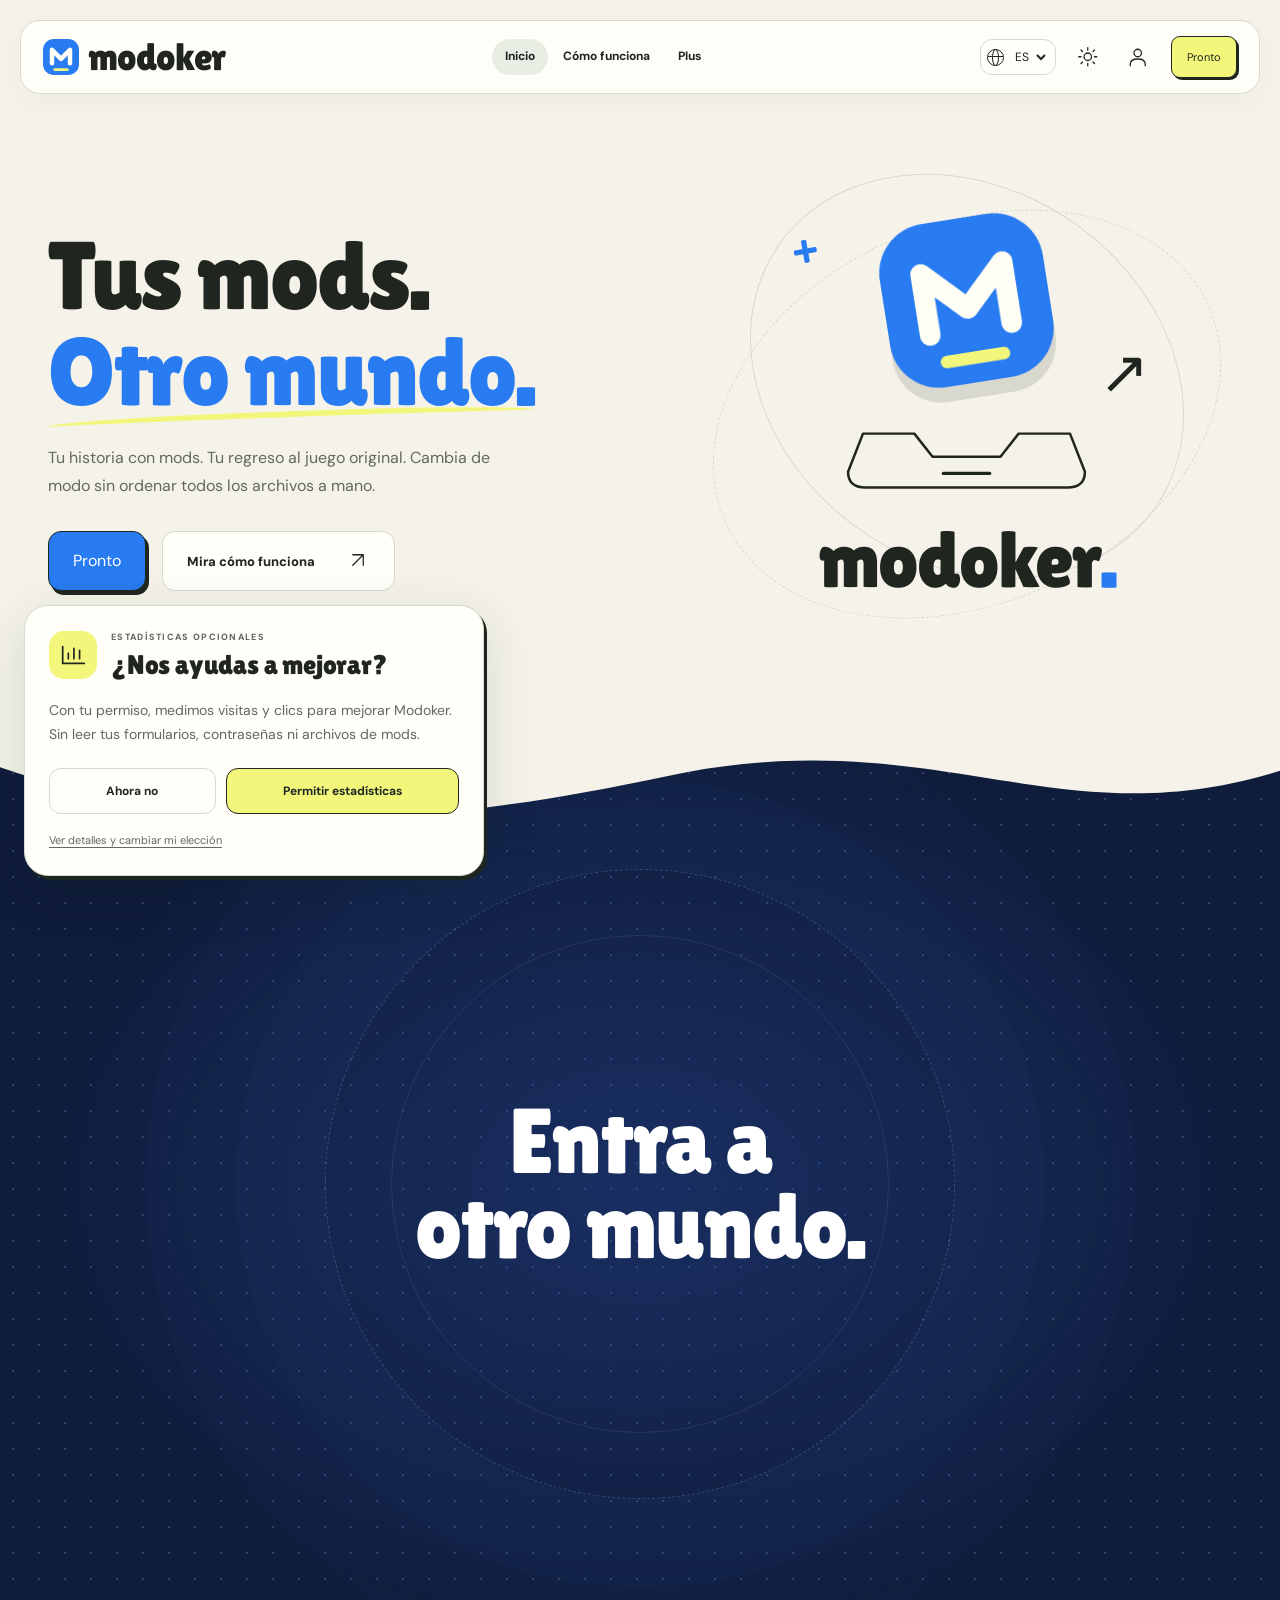
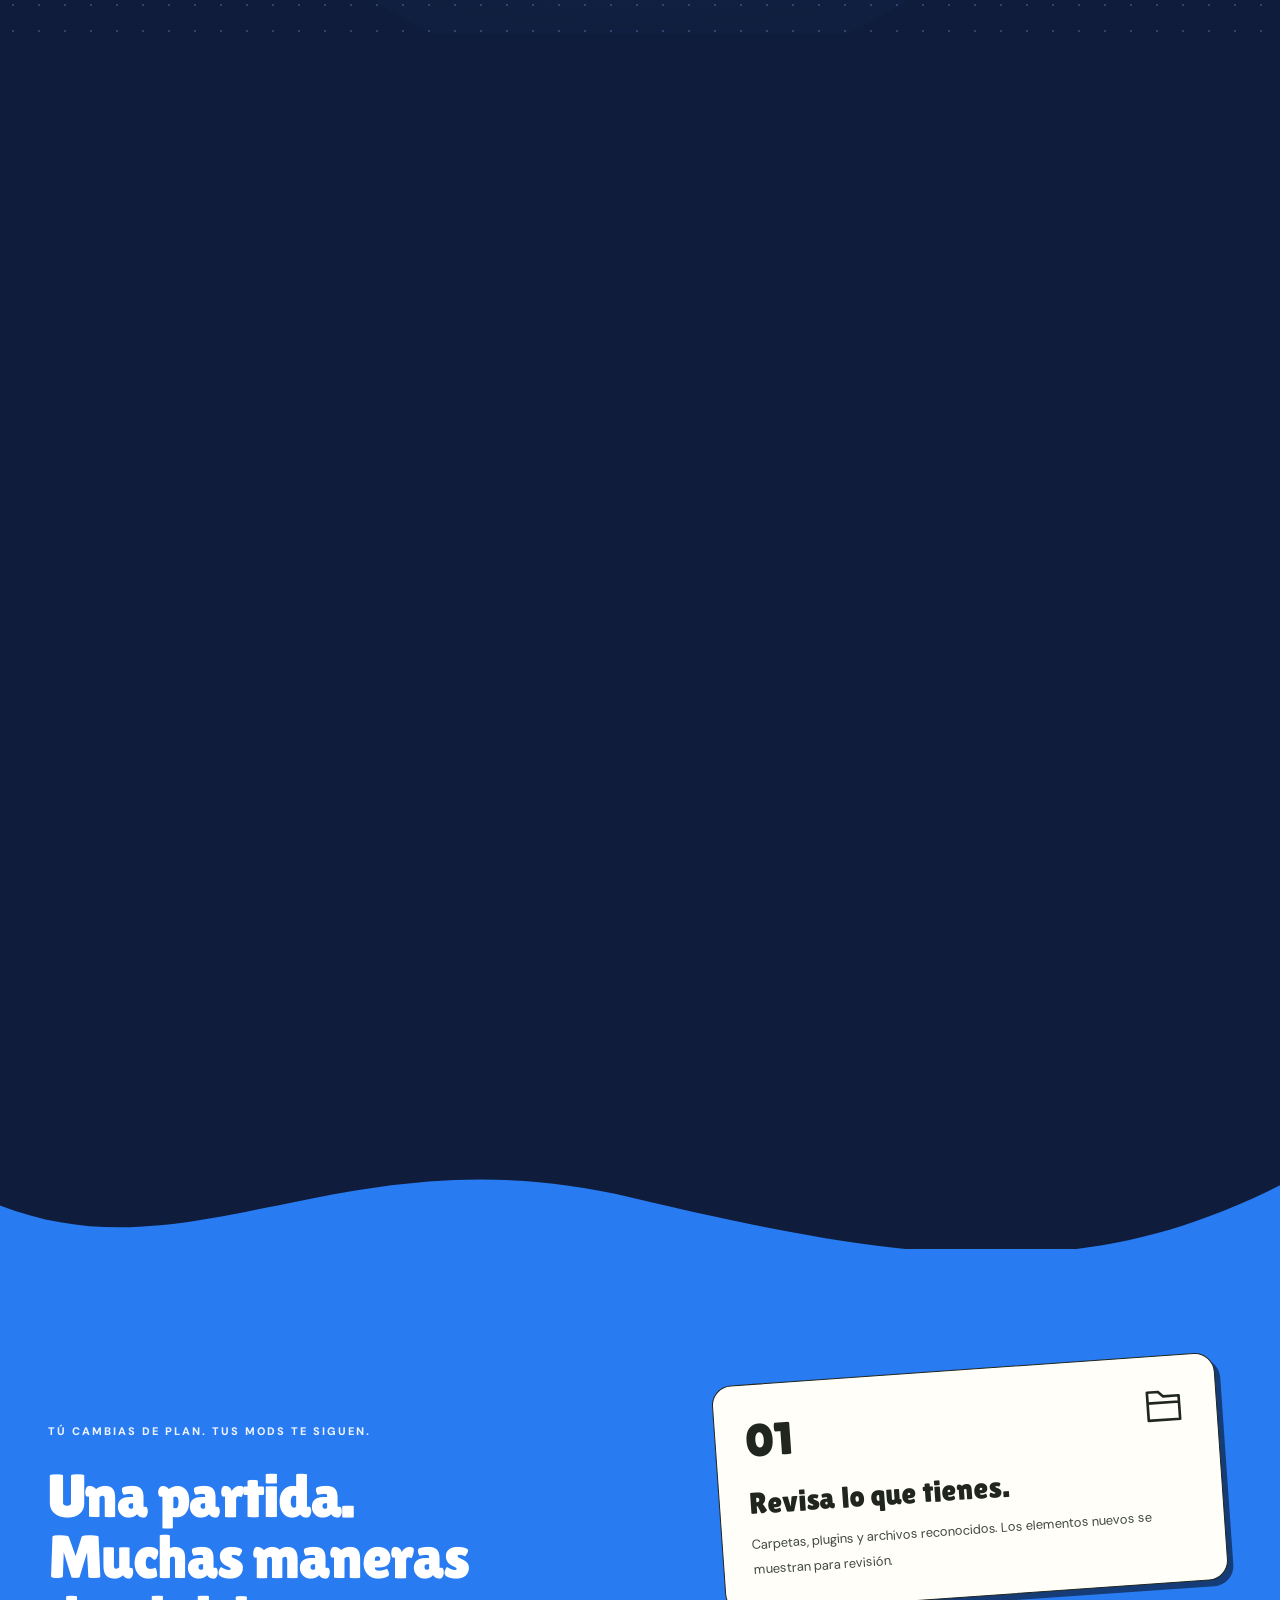
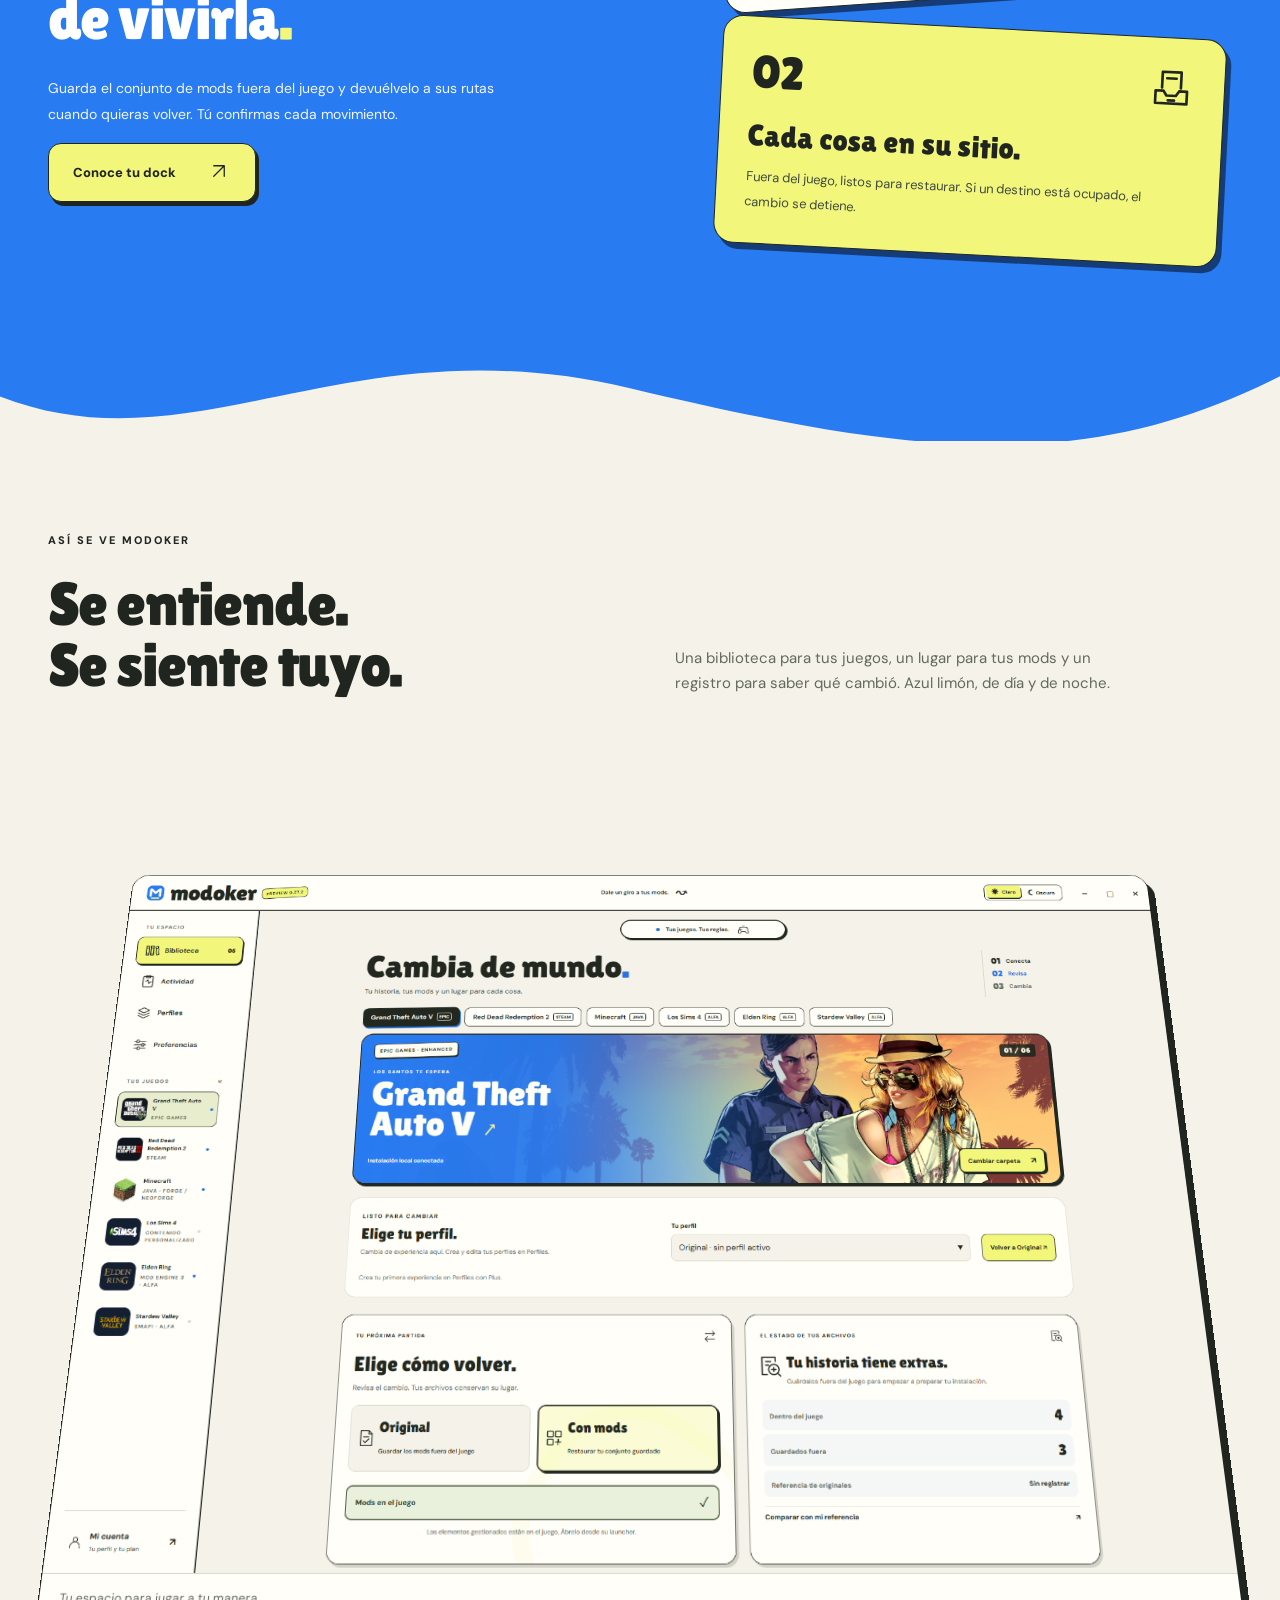
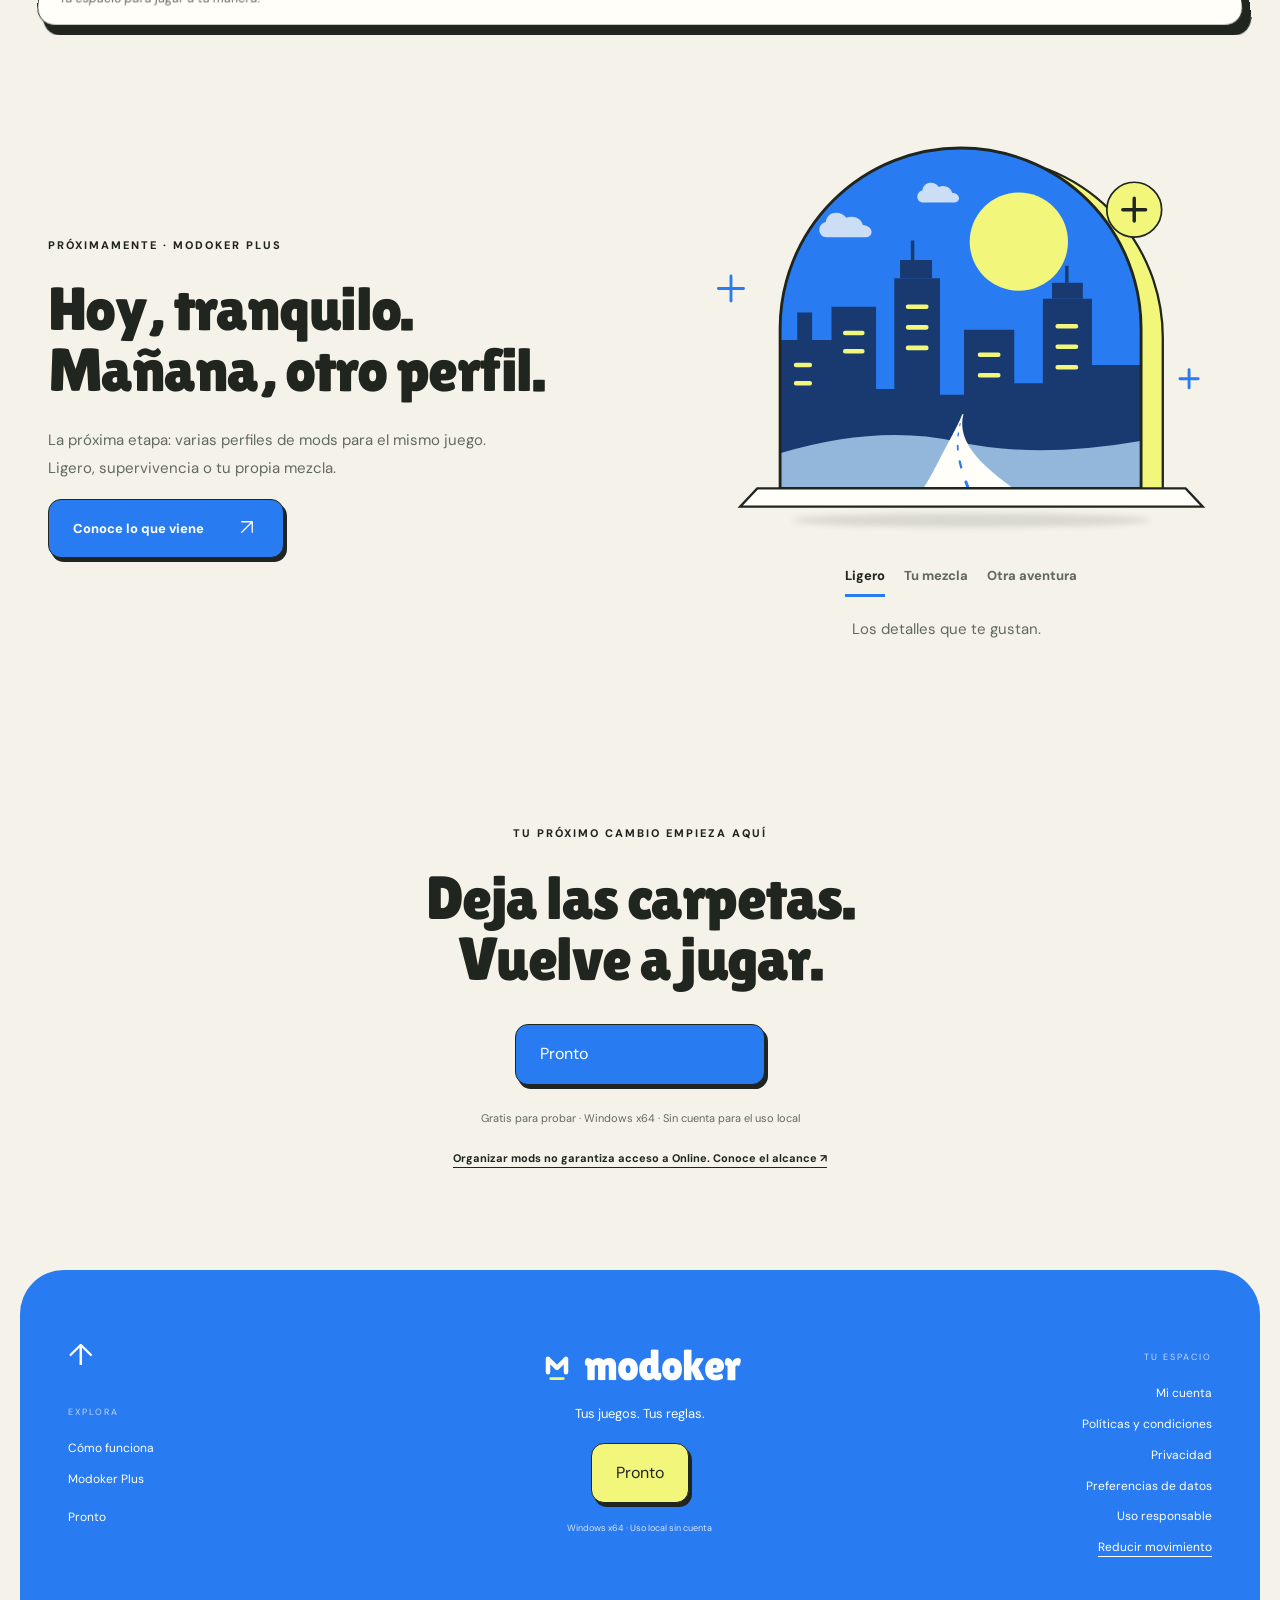
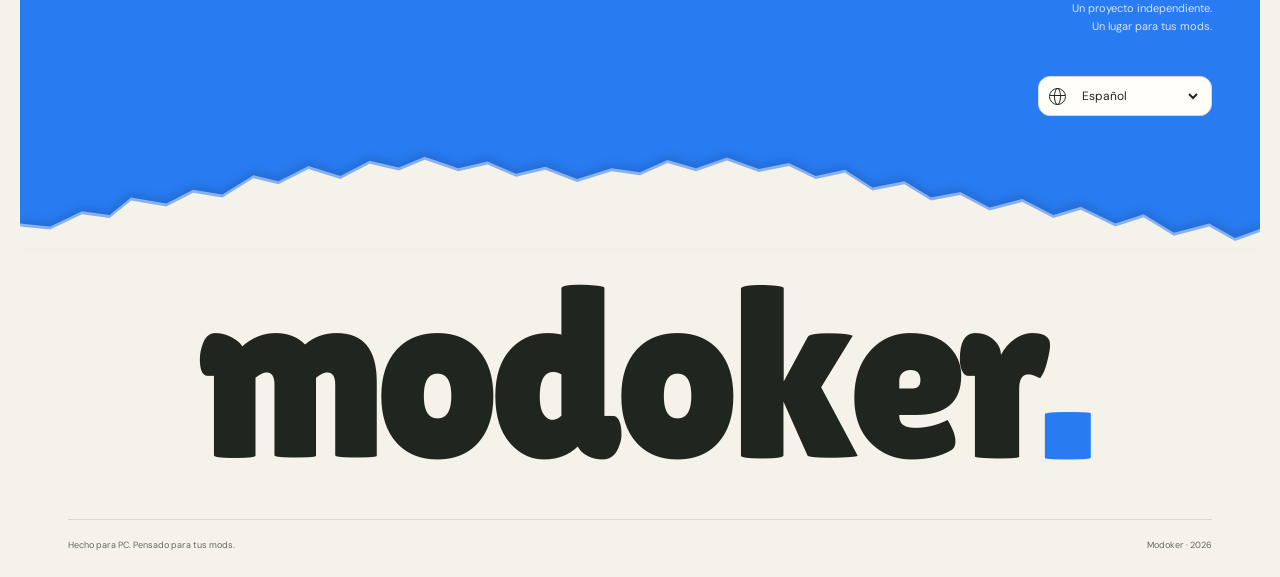
==== commit a3081c00: "Refresh interface tour, scroll stamp card and simplify Plus grants" ====
--- a/index.html
+++ b/index.html
@@ -1,12 +1,12 @@
-<!doctype html><html lang="es"><head><meta charset="utf-8"><meta name="viewport" content="width=device-width,initial-scale=1"><meta name="description" content="Organiza tus mods de GTA V y Red Dead Redemption 2. Guarda, restaura y vuelve a jugar con Modoker para Windows."><meta name="theme-color" content="#f5f3e9"><meta property="og:title" content="Modoker — Tus juegos. Tus reglas."><meta property="og:description" content="Organiza tus mods de GTA V y Red Dead Redemption 2. Guarda, restaura y vuelve a jugar con Modoker para Windows."><meta property="og:type" content="website"><meta property="og:url" content="https://modoker.vercel.app/index.html"><title>Modoker — Tus juegos. Tus reglas.</title><link rel="icon" href="assets/favicon.svg" type="image/svg+xml"><link rel="stylesheet" href="assets/site.css?v=0241"><link rel="stylesheet" href="assets/experience.css"><script src="assets/site.js?v=soon1" defer></script><script src="assets/experience.js" defer></script><link rel="stylesheet" href="assets/refinements.css?v=portal8"><script src="assets/vendor/supabase.js" defer></script><script src="assets/auth.js?v=analytics1" defer></script><link rel="stylesheet" href="assets/account.css"><link rel="stylesheet" href="assets/game-tour.css?v=0211"><link rel="stylesheet" href="assets/i18n.css?v=0251"><link rel="stylesheet" href="assets/coming-soon.css?v=1"><link rel="stylesheet" href="assets/web-analytics.css?v=2"></head><body data-page="index.html"><a class="skip" href="#main">Saltar al contenido</a><header class="site-header"><div class="nav-shell"><a class="brand" href="index.html" aria-label="Modoker, inicio"><span class="brand-mark"><svg viewBox="0 0 40 40" aria-hidden="true"><rect width="40" height="40" rx="12" fill="#287bf1"/><path d="M10 27V12L20 22L30 12V27" fill="none" stroke="#fffef5" stroke-width="5" stroke-linecap="round" stroke-linejoin="round"/><path d="M13 34H27" stroke="#f2f77c" stroke-width="3" stroke-linecap="round"/></svg></span><span class="brand-name"><span style="--letter:0">m</span><span style="--letter:1">o</span><span style="--letter:2">d</span><span style="--letter:3">o</span><span style="--letter:4">k</span><span style="--letter:5">e</span><span style="--letter:6">r</span></span></a><nav id="main-nav" aria-label="Navegación principal"><a href="index.html" aria-current="page">Inicio</a><a href="como-funciona.html" >Cómo funciona</a><a href="plus.html" >Plus</a></nav><div class="nav-actions"><button class="theme-toggle" aria-label="Cambiar entre claro y oscuro"><svg class="icon " viewBox="0 0 28 28" aria-hidden="true" fill="none" stroke="currentColor" stroke-width="1.7" stroke-linecap="round" stroke-linejoin="round"><circle cx="13" cy="13" r="5"/><path d="M13 1V4M13 22V25M1 13H4M22 13H25M4 4L6 6M20 20L22 22M4 22L6 20M20 6L22 4"/></svg></button><a href="cuenta.html" class="account-link" aria-label="Iniciar sesión o registrarse" title="Iniciar sesión o registrarse"><svg class="icon " viewBox="0 0 28 28" aria-hidden="true" fill="none" stroke="currentColor" stroke-width="1.7" stroke-linecap="round" stroke-linejoin="round"><circle cx="13" cy="8" r="5"/><path d="M3 25V23Q3 16 13 16Q23 16 23 23V25"/></svg></a><button type="button" class="btn small lemon coming-soon" disabled aria-disabled="true" title="Próximamente para Windows">Pronto</button><button class="menu-toggle" aria-label="Abrir menú" aria-controls="mobile-menu" aria-expanded="false"><svg class="icon " viewBox="0 0 28 28" aria-hidden="true" fill="none" stroke="currentColor" stroke-width="1.7" stroke-linecap="round" stroke-linejoin="round"><path d="M3 6H23M3 13H23M3 20H23"/></svg></button></div></div></header><dialog id="mobile-menu" class="mobile-drawer" aria-labelledby="mobile-menu-title"><div class="drawer-top"><span id="mobile-menu-title">Tu espacio.</span><button class="drawer-close" aria-label="Cerrar menú">×</button></div><nav aria-label="Navegación móvil"><a href="index.html"><span>01</span>Inicio</a><a href="como-funciona.html"><span>02</span>Cómo funciona</a><a href="plus.html"><span>03</span>Modoker Plus</a></nav><div class="drawer-account"><a class="btn blue" href="cuenta.html">Iniciar sesión <span aria-hidden="true">↗</span></a><a href="cuenta.html#registro">Crear una cuenta <span aria-hidden="true">↗</span></a></div><div class="drawer-bottom"><span>Tu interfaz</span><button class="drawer-theme" aria-label="Cambiar entre claro y oscuro"><span aria-hidden="true">◐</span> Claro / Oscuro</button></div></dialog><main id="main">
-<section class="home-hero wrap" data-metric-section="s0"><div class="hero-copy reveal"><h1>Tus mods.<br><span class="underlined">Otro mundo.</span></h1><p class="lede">Tu historia con mods. Tu regreso al juego original. Cambia de modo sin ordenar todos los archivos a mano.</p><div class="hero-actions"><button type="button" class="btn blue coming-soon" disabled aria-disabled="true" title="Próximamente para Windows">Pronto</button><a class="btn quiet" href="como-funciona.html">Mira cómo funciona<svg class="icon " viewBox="0 0 28 28" aria-hidden="true" fill="none" stroke="currentColor" stroke-width="1.7" stroke-linecap="round" stroke-linejoin="round"><path d="M5 19L19 5M5 5H19V19"/></svg></a></div></div><div class="hero-brand-scene reveal" data-parallax aria-label="El dock de Modoker"><div class="brand-orbit" aria-hidden="true"></div><div class="brand-orbit second" aria-hidden="true"></div><div class="hero-brand-art"><div class="brand-spark spark-one" aria-hidden="true">+</div><div class="hero-emblem"><svg viewBox="0 0 40 40" aria-hidden="true"><rect width="40" height="40" rx="12" fill="#287bf1"/><path d="M10 27V12L20 22L30 12V27" fill="none" stroke="#fffef5" stroke-width="5" stroke-linecap="round" stroke-linejoin="round"/><path d="M13 34H27" stroke="#f2f77c" stroke-width="3" stroke-linecap="round"/></svg></div><svg class="hero-tray" viewBox="0 0 320 100" fill="none" aria-hidden="true"><path d="M35 26H97L119 54H201L223 26H285L303 72Q303 91 282 91H38Q17 91 17 72Z" stroke="currentColor" stroke-width="3" stroke-linejoin="round"/><path d="M132 74H188" stroke="currentColor" stroke-width="4" stroke-linecap="round"/></svg><span class="brand-spark spark-two" aria-hidden="true">↗</span><div class="hero-wordmark">modoker<span>.</span></div></div></div></section>
+<!doctype html><html lang="es"><head><meta charset="utf-8"><meta name="viewport" content="width=device-width,initial-scale=1"><meta name="description" content="Organiza tus mods de GTA V y Red Dead Redemption 2. Guarda, restaura y vuelve a jugar con Modoker para Windows."><meta name="theme-color" content="#f5f3e9"><meta property="og:title" content="Modoker — Tus juegos. Tus reglas."><meta property="og:description" content="Organiza tus mods de GTA V y Red Dead Redemption 2. Guarda, restaura y vuelve a jugar con Modoker para Windows."><meta property="og:type" content="website"><meta property="og:url" content="https://modoker.vercel.app/index.html"><title>Modoker — Tus juegos. Tus reglas.</title><link rel="icon" href="assets/favicon.svg" type="image/svg+xml"><link rel="stylesheet" href="assets/site.css?v=0241"><link rel="stylesheet" href="assets/experience.css"><script src="assets/site.js?v=soon1" defer></script><script src="assets/experience.js" defer></script><link rel="stylesheet" href="assets/refinements.css?v=portal8"><script src="assets/vendor/supabase.js" defer></script><script src="assets/auth.js?v=analytics1" defer></script><link rel="stylesheet" href="assets/account.css"><link rel="stylesheet" href="assets/game-tour.css?v=0211"><link rel="stylesheet" href="assets/i18n.css?v=0251"><link rel="stylesheet" href="assets/coming-soon.css?v=2"><link rel="stylesheet" href="assets/web-analytics.css?v=2"></head><body data-page="index.html"><a class="skip" href="#main">Saltar al contenido</a><header class="site-header"><div class="nav-shell"><a class="brand" href="index.html" aria-label="Modoker, inicio"><span class="brand-mark"><svg viewBox="0 0 40 40" aria-hidden="true"><rect width="40" height="40" rx="12" fill="#287bf1"/><path d="M10 27V12L20 22L30 12V27" fill="none" stroke="#fffef5" stroke-width="5" stroke-linecap="round" stroke-linejoin="round"/><path d="M13 34H27" stroke="#f2f77c" stroke-width="3" stroke-linecap="round"/></svg></span><span class="brand-name"><span style="--letter:0">m</span><span style="--letter:1">o</span><span style="--letter:2">d</span><span style="--letter:3">o</span><span style="--letter:4">k</span><span style="--letter:5">e</span><span style="--letter:6">r</span></span></a><nav id="main-nav" aria-label="Navegación principal"><a href="index.html" aria-current="page">Inicio</a><a href="como-funciona.html" >Cómo funciona</a><a href="plus.html" >Plus</a></nav><div class="nav-actions"><button class="theme-toggle" aria-label="Cambiar entre claro y oscuro"><svg class="icon " viewBox="0 0 28 28" aria-hidden="true" fill="none" stroke="currentColor" stroke-width="1.7" stroke-linecap="round" stroke-linejoin="round"><circle cx="13" cy="13" r="5"/><path d="M13 1V4M13 22V25M1 13H4M22 13H25M4 4L6 6M20 20L22 22M4 22L6 20M20 6L22 4"/></svg></button><a href="cuenta.html" class="account-link" aria-label="Iniciar sesión o registrarse" title="Iniciar sesión o registrarse"><svg class="icon " viewBox="0 0 28 28" aria-hidden="true" fill="none" stroke="currentColor" stroke-width="1.7" stroke-linecap="round" stroke-linejoin="round"><circle cx="13" cy="8" r="5"/><path d="M3 25V23Q3 16 13 16Q23 16 23 23V25"/></svg></a><a class="btn small lemon coming-soon" href="descarga.html" title="Conoce el lanzamiento de Modoker para Windows">Pronto</a><button class="menu-toggle" aria-label="Abrir menú" aria-controls="mobile-menu" aria-expanded="false"><svg class="icon " viewBox="0 0 28 28" aria-hidden="true" fill="none" stroke="currentColor" stroke-width="1.7" stroke-linecap="round" stroke-linejoin="round"><path d="M3 6H23M3 13H23M3 20H23"/></svg></button></div></div></header><dialog id="mobile-menu" class="mobile-drawer" aria-labelledby="mobile-menu-title"><div class="drawer-top"><span id="mobile-menu-title">Tu espacio.</span><button class="drawer-close" aria-label="Cerrar menú">×</button></div><nav aria-label="Navegación móvil"><a href="index.html"><span>01</span>Inicio</a><a href="como-funciona.html"><span>02</span>Cómo funciona</a><a href="plus.html"><span>03</span>Modoker Plus</a></nav><div class="drawer-account"><a class="btn blue" href="cuenta.html">Iniciar sesión <span aria-hidden="true">↗</span></a><a href="cuenta.html#registro">Crear una cuenta <span aria-hidden="true">↗</span></a></div><div class="drawer-bottom"><span>Tu interfaz</span><button class="drawer-theme" aria-label="Cambiar entre claro y oscuro"><span aria-hidden="true">◐</span> Claro / Oscuro</button></div></dialog><main id="main">
+<section class="home-hero wrap" data-metric-section="s0"><div class="hero-copy reveal"><h1>Tus mods.<br><span class="underlined">Otro mundo.</span></h1><p class="lede">Tu historia con mods. Tu regreso al juego original. Cambia de modo sin ordenar todos los archivos a mano.</p><div class="hero-actions"><a class="btn blue coming-soon" href="descarga.html" title="Conoce el lanzamiento de Modoker para Windows">Pronto</a><a class="btn quiet" href="como-funciona.html">Mira cómo funciona<svg class="icon " viewBox="0 0 28 28" aria-hidden="true" fill="none" stroke="currentColor" stroke-width="1.7" stroke-linecap="round" stroke-linejoin="round"><path d="M5 19L19 5M5 5H19V19"/></svg></a></div></div><div class="hero-brand-scene reveal" data-parallax aria-label="El dock de Modoker"><div class="brand-orbit" aria-hidden="true"></div><div class="brand-orbit second" aria-hidden="true"></div><div class="hero-brand-art"><div class="brand-spark spark-one" aria-hidden="true">+</div><div class="hero-emblem"><svg viewBox="0 0 40 40" aria-hidden="true"><rect width="40" height="40" rx="12" fill="#287bf1"/><path d="M10 27V12L20 22L30 12V27" fill="none" stroke="#fffef5" stroke-width="5" stroke-linecap="round" stroke-linejoin="round"/><path d="M13 34H27" stroke="#f2f77c" stroke-width="3" stroke-linecap="round"/></svg></div><svg class="hero-tray" viewBox="0 0 320 100" fill="none" aria-hidden="true"><path d="M35 26H97L119 54H201L223 26H285L303 72Q303 91 282 91H38Q17 91 17 72Z" stroke="currentColor" stroke-width="3" stroke-linejoin="round"/><path d="M132 74H188" stroke="currentColor" stroke-width="4" stroke-linecap="round"/></svg><span class="brand-spark spark-two" aria-hidden="true">↗</span><div class="hero-wordmark">modoker<span>.</span></div></div></div></section>
 <section class="immersive-world" aria-label="Explora otro mundo al hacer scroll" data-metric-section="s1"><div class="world-scene"><svg class="world-entry-wave" viewBox="0 0 1440 100" preserveAspectRatio="none" aria-hidden="true"><path d="M0 0H1440V42C1190 120 1050 -15 750 48S230 115 0 38Z"/></svg><div class="world-rings" aria-hidden="true"></div><div class="world-title"><h2>Entra a<br>otro mundo.</h2></div><div class="world-track"><figure class="world-card world-logo" style="--x:-30vw;--y:-22vh;--r:-9deg"><img src="assets/gta5-logo.png" alt="Grand Theft Auto V" loading="lazy"></figure><figure class="world-card world-logo" style="--x:30vw;--y:-22vh;--r:8deg"><img src="assets/rdr2-logo.png" alt="Red Dead Redemption 2" loading="lazy"></figure><figure class="world-card world-logo" style="--x:-31vw;--y:26vh;--r:-6deg"><img src="assets/minecraft-logo.svg" alt="Minecraft" loading="lazy"></figure><figure class="world-card world-logo" style="--x:31vw;--y:26vh;--r:7deg"><img src="assets/sims4-logo.png" alt="Los Sims 4" loading="lazy"></figure><figure class="world-card world-logo modoker-world-logo" style="--x:0vw;--y:-29vh;--r:2deg"><svg viewBox="0 0 40 40" aria-hidden="true"><rect width="40" height="40" rx="12" fill="#287bf1"/><path d="M10 27V12L20 22L30 12V27" fill="none" stroke="#fffef5" stroke-width="5" stroke-linecap="round" stroke-linejoin="round"/><path d="M13 34H27" stroke="#f2f77c" stroke-width="3" stroke-linecap="round"/></svg><strong>modoker</strong></figure></div></div></section>
 <section class="blue-section open-wave" data-metric-section="s2"><svg class="section-wave wave-in" viewBox="0 0 1440 95" preserveAspectRatio="none" aria-hidden="true"><path d="M0 50C220 125 390 -25 710 42S1220 128 1440 30V95H0Z"/></svg><div class="wrap feature-story"><div class="reveal"><span class="eyebrow">TÚ CAMBIAS DE PLAN. TUS MODS TE SIGUEN.</span><h2>Una partida.<br>Muchas maneras<br>de vivirla<span class="lemon-text">.</span></h2><p>Guarda el conjunto de mods fuera del juego y devuélvelo a sus rutas cuando quieras volver. Tú confirmas cada movimiento.</p><a class="btn lemon" href="como-funciona.html">Conoce tu dock<svg class="icon " viewBox="0 0 28 28" aria-hidden="true" fill="none" stroke="currentColor" stroke-width="1.7" stroke-linecap="round" stroke-linejoin="round"><path d="M5 19L19 5M5 5H19V19"/></svg></a></div><div class="story-stack reveal"><div class="story-card"><b>01</b><svg class="icon " viewBox="0 0 28 28" aria-hidden="true" fill="none" stroke="currentColor" stroke-width="1.7" stroke-linecap="round" stroke-linejoin="round"><path d="M3 8V4H10L13 7H23V22H3ZM3 11H23"/></svg><strong>Revisa lo que tienes.</strong><p>Carpetas, plugins y archivos reconocidos. Los elementos nuevos se muestran para revisión.</p></div><div class="story-card"><b>02</b><svg class="icon " viewBox="0 0 28 28" aria-hidden="true" fill="none" stroke="currentColor" stroke-width="1.7" stroke-linecap="round" stroke-linejoin="round"><path d="M7 13V3H19V13M10 7H16M3 15H8L10 18H16L18 15H23V23H3ZM11 21H15"/></svg><strong>Cada cosa en su sitio.</strong><p>Fuera del juego, listos para restaurar. Si un destino está ocupado, el cambio se detiene.</p></div></div></div><svg class="section-wave wave-out" viewBox="0 0 1440 95" preserveAspectRatio="none" aria-hidden="true"><path d="M0 50C220 125 390 -25 710 42S1220 128 1440 30V95H0Z"/></svg></section>
 <section class="wrap app-section game-tour" id="recorre-modoker" aria-labelledby="tour-title" data-metric-section="s3">
 <div class="section-intro"><span class="eyebrow">ASÍ SE VE MODOKER</span><h2 id="tour-title">Se entiende.<br>Se siente tuyo.</h2><p>Una biblioteca para tus juegos, un lugar para tus mods y un registro para saber qué cambió. Azul limón, de día y de noche.</p></div>
 <div class="game-tour-track"><div class="game-tour-sticky">
 
-<figure class="tour-window"><div class="tour-frames"><img src="assets/modoker-gta-light.png?v=0240" width="1920" height="1280" data-tour-image="gta-light" alt="Interfaz de Modoker con Grand Theft Auto V, modo claro" aria-hidden="false" loading="lazy"><img src="assets/modoker-gta-dark.png?v=0240" width="1920" height="1280" data-tour-image="gta-dark" alt="Interfaz de Modoker con Grand Theft Auto V, modo oscuro" aria-hidden="true" loading="lazy"><img src="assets/modoker-rdr-light.png?v=0240" width="1920" height="1280" data-tour-image="rdr-light" alt="Interfaz de Modoker con Red Dead Redemption 2, modo claro" aria-hidden="true" loading="lazy"><img src="assets/modoker-rdr-dark.png?v=0240" width="1920" height="1280" data-tour-image="rdr-dark" alt="Interfaz de Modoker con Red Dead Redemption 2, modo oscuro" aria-hidden="true" loading="lazy"><img src="assets/modoker-minecraft-light.png?v=0240" width="1920" height="1280" data-tour-image="minecraft-light" alt="Interfaz de Modoker con Minecraft Java, modo claro" aria-hidden="true" loading="lazy"><img src="assets/modoker-minecraft-dark.png?v=0240" width="1920" height="1280" data-tour-image="minecraft-dark" alt="Interfaz de Modoker con Minecraft Java, modo oscuro" aria-hidden="true" loading="lazy"></div><figcaption>Tu espacio para jugar a tu manera.</figcaption></figure>
+<figure class="tour-window"><div class="tour-frames"><img src="assets/modoker-gta-light.png?v=0272" width="1920" height="1280" data-tour-image="gta-light" alt="Interfaz de Modoker con Grand Theft Auto V, modo claro" aria-hidden="false" loading="lazy"><img src="assets/modoker-gta-dark.png?v=0272" width="1920" height="1280" data-tour-image="gta-dark" alt="Interfaz de Modoker con Grand Theft Auto V, modo oscuro" aria-hidden="true" loading="lazy"><img src="assets/modoker-rdr-light.png?v=0272" width="1920" height="1280" data-tour-image="rdr-light" alt="Interfaz de Modoker con Red Dead Redemption 2, modo claro" aria-hidden="true" loading="lazy"><img src="assets/modoker-rdr-dark.png?v=0272" width="1920" height="1280" data-tour-image="rdr-dark" alt="Interfaz de Modoker con Red Dead Redemption 2, modo oscuro" aria-hidden="true" loading="lazy"><img src="assets/modoker-minecraft-light.png?v=0272" width="1920" height="1280" data-tour-image="minecraft-light" alt="Interfaz de Modoker con Minecraft Java, modo claro" aria-hidden="true" loading="lazy"><img src="assets/modoker-minecraft-dark.png?v=0272" width="1920" height="1280" data-tour-image="minecraft-dark" alt="Interfaz de Modoker con Minecraft Java, modo oscuro" aria-hidden="true" loading="lazy"></div><figcaption>Tu espacio para jugar a tu manera.</figcaption></figure>
 </div></div></section>
 <section class="lemon-section" data-metric-section="s4"><div class="wrap next-story"><div class="reveal"><span class="eyebrow">PRÓXIMAMENTE · MODOKER PLUS</span><h2>Hoy, tranquilo.<br>Mañana, otro perfil.</h2><p>La próxima etapa: varias perfiles de mods para el mismo juego. Ligero, supervivencia o tu propia mezcla.</p><a class="btn ink" href="plus.html">Conoce lo que viene<svg class="icon " viewBox="0 0 28 28" aria-hidden="true" fill="none" stroke="currentColor" stroke-width="1.7" stroke-linecap="round" stroke-linejoin="round"><path d="M5 19L19 5M5 5H19V19"/></svg></a></div><div class="mix-scene" data-mix="light" aria-label="Ejemplo visual de perfiles futuros"><svg class="profile-portal" viewBox="0 0 500 365" aria-hidden="true"><defs><clipPath id="profile-arch"><path d="M92 305V165A158 158 0 0 1 408 165V305Z"/></clipPath></defs><ellipse cx="259.5" cy="333" rx="157" ry="6" class="portal-shadow"/><path class="portal-depth" d="M111 310V173A158 158 0 0 1 427 173V310Z"/><g clip-path="url(#profile-arch)"><rect class="portal-sky" x="90" y="0" width="320" height="310"/><circle class="portal-sun" cx="301" cy="89" r="43"/><g class="portal-stars" fill="#fffef8"><circle cx="171" cy="70" r="2"/><circle cx="221" cy="35" r="2"/><circle cx="334" cy="144" r="2"/><path d="M138 103V117M131 110H145M267 58V68M262 63H272" stroke="#fffef8" stroke-width="2"/></g><g class="portal-clouds" fill="#fffef8" opacity=".76"><path transform="translate(150 78) scale(.9)" d="M-19 8C-28 8-29-5-20-7C-19-17-6-19 0-11C7-14 15-10 16-4C27-3 27 8 18 8H-19Z"/><path transform="translate(231 49) scale(.72)" d="M-19 8C-28 8-29-5-20-7C-19-17-6-19 0-11C7-14 15-10 16-4C27-3 27 8 18 8H-19Z"/></g><g class="portal-city"><path d="M107 175V151H120V175M197 121V105H225V121M330 139V125H357V139" fill="#193a70"/><path d="M208 105V88M343 125V110" stroke="#193a70" stroke-width="3"/><path d="M78 244V175H137V146H176V218H192V121H232V223H253V166H297V213H322V139H365V197H422V305H78Z" fill="#193a70"/><path d="M106 197H118M106 213H118M149 169H164M149 185H164M204 146H220M204 164H220M204 182H220M267 188H283M267 206H283M335 163H351M335 181H351M335 199H351" stroke="#f2f77c" stroke-width="4" stroke-linecap="round"/></g><g class="portal-wild"><path d="M65 266L161 123L216 201L288 95L430 268V310H65Z" fill="#1e4c72"/><path d="M132 166L161 123L191 167L170 159L158 173L148 159ZM264 131L288 95L319 134L300 125L286 140L276 125Z" fill="#fffef8"/><path class="portal-bird" transform="translate(233 122) scale(.75) translate(-241 -133)" fill="#fffef8" d="M220 126C228 125 236 130 241 136C245 127 253 121 262 122C253 126 247 132 244 140L241 143L238 140C232 132 226 128 220 126Z"/><path d="M94 285L108 226L123 285M139 288L155 215L174 288M335 285L355 211L375 285M379 294L397 239L415 294" fill="#123f3c"/></g><path d="M60 285Q165 246 246 264T440 257V315H60Z" fill="#93b7da"/><g class="portal-road-city"><path fill="#fffef8" d="M251.400 240.000L251.165 240.690L250.912 241.380L250.646 242.070L250.370 242.760L250.084 243.450L249.791 244.140L249.489 244.830L249.181 245.520L248.867 246.210L248.547 246.900L248.222 247.590L247.892 248.280L247.558 248.970L247.219 249.660L246.877 250.350L246.532 251.040L246.183 251.730L245.832 252.420L245.478 253.110L245.122 253.800L244.764 254.490L244.404 255.180L244.042 255.870L243.679 256.560L243.314 257.250L242.949 257.940L242.582 258.630L242.215 259.320L241.847 260.010L241.479 260.700L241.111 261.390L240.742 262.080L240.373 262.770L240.005 263.460L239.636 264.150L239.268 264.840L238.900 265.530L238.532 266.220L238.165 266.910L237.798 267.600L237.432 268.290L237.066 268.980L236.701 269.670L236.337 270.360L235.973 271.050L235.610 271.740L235.248 272.430L234.886 273.120L234.525 273.810L234.165 274.500L233.806 275.190L233.446 275.880L233.088 276.570L232.730 277.260L232.372 277.950L232.015 278.640L231.658 279.330L231.301 280.020L230.944 280.710L230.587 281.400L230.230 282.090L229.873 282.780L229.515 283.470L229.157 284.160L228.799 284.850L228.439 285.540L228.079 286.230L227.718 286.920L227.355 287.610L226.991 288.300L226.626 288.990L226.259 289.680L225.890 290.370L225.518 291.060L225.145 291.750L224.769 292.440L224.390 293.130L224.009 293.820L223.624 294.510L223.236 295.200L222.845 295.890L222.449 296.580L222.050 297.270L221.646 297.960L221.238 298.650L220.825 299.340L220.407 300.030L219.984 300.720L219.555 301.410L219.120 302.100L218.680 302.790L218.233 303.480L217.780 304.170L217.319 304.860L216.852 305.550L216.378 306.240L215.895 306.930L215.405 307.620L214.907 308.310L214.400 309.000L301.600 309.000L300.650 308.310L299.702 307.620L298.755 306.930L297.812 306.240L296.871 305.550L295.933 304.860L294.998 304.170L294.067 303.480L293.140 302.790L292.217 302.100L291.299 301.410L290.386 300.720L289.477 300.030L288.575 299.340L287.677 298.650L286.786 297.960L285.901 297.270L285.023 296.580L284.151 295.890L283.287 295.200L282.430 294.510L281.580 293.820L280.739 293.130L279.905 292.440L279.080 291.750L278.264 291.060L277.457 290.370L276.659 289.680L275.870 288.990L275.090 288.300L274.321 287.610L273.562 286.920L272.813 286.230L272.074 285.540L271.346 284.850L270.629 284.160L269.923 283.470L269.229 282.780L268.546 282.090L267.874 281.400L267.215 280.710L266.567 280.020L265.931 279.330L265.308 278.640L264.697 277.950L264.099 277.260L263.514 276.570L262.941 275.880L262.381 275.190L261.835 274.500L261.301 273.810L260.781 273.120L260.275 272.430L259.782 271.740L259.302 271.050L258.836 270.360L258.384 269.670L257.946 268.980L257.522 268.290L257.111 267.600L256.715 266.910L256.333 266.220L255.965 265.530L255.611 264.840L255.271 264.150L254.945 263.460L254.634 262.770L254.337 262.080L254.055 261.390L253.786 260.700L253.533 260.010L253.293 259.320L253.068 258.630L252.857 257.940L252.661 257.250L252.479 256.560L252.312 255.870L252.159 255.180L252.021 254.490L251.897 253.800L251.788 253.110L251.693 252.420L251.613 251.730L251.547 251.040L251.496 250.350L251.460 249.660L251.438 248.970L251.431 248.280L251.440 247.590L251.463 246.900L251.501 246.210L251.555 245.520L251.625 244.830L251.711 244.140L251.813 243.450L251.931 242.760L252.068 242.070L252.223 241.380L252.399 240.690L252.600 240.000Z"/><path d="M249.662 248.280L249.627 248.424L249.593 248.567L249.559 248.711L249.525 248.855L249.491 248.999L249.458 249.143L249.425 249.286L249.392 249.430L249.359 249.574L249.326 249.718L249.294 249.861L249.262 250.005" fill="none" stroke="#287bf1" stroke-width="0.964" stroke-linecap="round"/><path d="M248.079 256.560L248.052 256.761L248.025 256.962L247.999 257.164L247.973 257.365L247.948 257.566L247.924 257.767L247.900 257.969L247.876 258.170L247.854 258.371L247.831 258.572L247.810 258.774L247.789 258.975" fill="none" stroke="#287bf1" stroke-width="1.228" stroke-linecap="round"/><path d="M247.455 267.600L247.463 267.887L247.473 268.175L247.483 268.462L247.495 268.750L247.509 269.038L247.523 269.325L247.539 269.613L247.557 269.900L247.575 270.188L247.595 270.475L247.616 270.762L247.638 271.050" fill="none" stroke="#287bf1" stroke-width="1.58" stroke-linecap="round"/><path d="M249.231 281.400L249.328 281.831L249.428 282.262L249.530 282.694L249.634 283.125L249.741 283.556L249.849 283.988L249.960 284.419L250.072 284.850L250.187 285.281L250.304 285.712L250.422 286.144L250.542 286.575" fill="none" stroke="#287bf1" stroke-width="2.02" stroke-linecap="round"/><path d="M254.700 299.340L254.922 299.972L255.144 300.605L255.366 301.238L255.588 301.870L255.810 302.502L256.030 303.135L256.250 303.767L256.468 304.400L256.685 305.033L256.900 305.665L257.114 306.298L257.325 306.930" fill="none" stroke="#287bf1" stroke-width="2.592" stroke-linecap="round"/></g><g class="portal-road-wild"><path fill="#fffef8" d="M215.400 201.000L215.710 202.080L216.022 203.160L216.341 204.240L216.669 205.320L217.005 206.400L217.349 207.480L217.702 208.560L218.063 209.640L218.432 210.720L218.808 211.800L219.191 212.880L219.581 213.960L219.976 215.040L220.377 216.120L220.782 217.200L221.192 218.280L221.605 219.360L222.020 220.440L222.439 221.520L222.858 222.600L223.279 223.680L223.700 224.760L224.121 225.840L224.541 226.920L224.960 228.000L225.377 229.080L225.790 230.160L226.201 231.240L226.607 232.320L227.009 233.400L227.405 234.480L227.796 235.560L228.180 236.640L228.557 237.720L228.926 238.800L229.287 239.880L229.640 240.960L229.982 242.040L230.315 243.120L230.638 244.200L230.949 245.280L231.249 246.360L231.536 247.440L231.811 248.520L232.073 249.600L232.321 250.680L232.555 251.760L232.773 252.840L232.977 253.920L233.165 255.000L233.337 256.080L233.492 257.160L233.630 258.240L233.751 259.320L233.854 260.400L233.938 261.480L234.003 262.560L234.050 263.640L234.076 264.720L234.083 265.800L234.069 266.880L234.035 267.960L233.979 269.040L233.902 270.120L233.803 271.200L233.682 272.280L233.538 273.360L233.371 274.440L233.182 275.520L232.969 276.600L232.732 277.680L232.471 278.760L232.186 279.840L231.876 280.920L231.541 282.000L231.181 283.080L230.796 284.160L230.385 285.240L229.948 286.320L229.485 287.400L228.995 288.480L228.479 289.560L227.936 290.640L227.366 291.720L226.769 292.800L226.144 293.880L225.491 294.960L224.811 296.040L224.102 297.120L223.366 298.200L222.600 299.280L221.806 300.360L220.984 301.440L220.132 302.520L219.251 303.600L218.340 304.680L217.400 305.760L216.430 306.840L215.430 307.920L214.400 309.000L301.600 309.000L301.173 307.920L300.726 306.840L300.260 305.760L299.774 304.680L299.269 303.600L298.745 302.520L298.202 301.440L297.641 300.360L297.061 299.280L296.463 298.200L295.847 297.120L295.213 296.040L294.562 294.960L293.894 293.880L293.208 292.800L292.506 291.720L291.787 290.640L291.053 289.560L290.302 288.480L289.535 287.400L288.753 286.320L287.956 285.240L287.144 284.160L286.317 283.080L285.476 282.000L284.621 280.920L283.753 279.840L282.871 278.760L281.976 277.680L281.068 276.600L280.148 275.520L279.215 274.440L278.272 273.360L277.316 272.280L276.350 271.200L275.374 270.120L274.387 269.040L273.391 267.960L272.385 266.880L271.370 265.800L270.347 264.720L269.316 263.640L268.277 262.560L267.232 261.480L266.179 260.400L265.121 259.320L264.056 258.240L262.987 257.160L261.913 256.080L260.835 255.000L259.753 253.920L258.668 252.840L257.581 251.760L256.492 250.680L255.402 249.600L254.311 248.520L253.220 247.440L252.129 246.360L251.039 245.280L249.951 244.200L248.866 243.120L247.783 242.040L246.705 240.960L245.630 239.880L244.561 238.800L243.498 237.720L242.441 236.640L241.391 235.560L240.349 234.480L239.316 233.400L238.292 232.320L237.279 231.240L236.276 230.160L235.285 229.080L234.307 228.000L233.342 226.920L232.392 225.840L231.456 224.760L230.536 223.680L229.633 222.600L228.748 221.520L227.881 220.440L227.034 219.360L226.207 218.280L225.401 217.200L224.617 216.120L223.857 215.040L223.120 213.960L222.409 212.880L221.724 211.800L221.067 210.720L220.437 209.640L219.838 208.560L219.269 207.480L218.733 206.400L218.230 205.320L217.763 204.240L217.333 203.160L216.944 202.080L216.600 201.000Z"/><path d="M221.350 213.960L221.467 214.185L221.584 214.410L221.702 214.635L221.821 214.860L221.940 215.085L222.060 215.310L222.181 215.535L222.302 215.760L222.424 215.985L222.546 216.210L222.669 216.435L222.792 216.660" fill="none" stroke="#287bf1" stroke-width="0.964" stroke-linecap="round"/><path d="M228.942 226.920L229.143 227.235L229.345 227.550L229.547 227.865L229.749 228.180L229.953 228.495L230.156 228.810L230.360 229.125L230.564 229.440L230.769 229.755L230.974 230.070L231.180 230.385L231.386 230.700" fill="none" stroke="#287bf1" stroke-width="1.228" stroke-linecap="round"/><path d="M240.295 244.200L240.587 244.650L240.878 245.100L241.168 245.550L241.458 246.000L241.746 246.450L242.034 246.900L242.321 247.350L242.606 247.800L242.891 248.250L243.174 248.700L243.456 249.150L243.737 249.600" fill="none" stroke="#287bf1" stroke-width="1.58" stroke-linecap="round"/><path d="M252.727 265.800L253.041 266.475L253.350 267.150L253.653 267.825L253.950 268.500L254.241 269.175L254.526 269.850L254.804 270.525L255.077 271.200L255.343 271.875L255.602 272.550L255.855 273.225L256.101 273.900" fill="none" stroke="#287bf1" stroke-width="2.02" stroke-linecap="round"/><path d="M260.019 293.880L260.027 294.870L260.016 295.860L259.986 296.850L259.937 297.840L259.868 298.830L259.780 299.820L259.672 300.810L259.544 301.800L259.396 302.790L259.228 303.780L259.039 304.770L258.830 305.760" fill="none" stroke="#287bf1" stroke-width="2.592" stroke-linecap="round"/></g></g><path class="portal-outline" d="M92 305V165A158 158 0 0 1 408 165V305Z"/><path class="portal-base" d="M72 305H447L462 321H57Z"/><g class="portal-spark" fill="none" stroke="currentColor" stroke-width="2.5" stroke-linecap="round"><path d="M49 119V141M38 130H60M450 201V217M442 209H458"/></g><circle class="portal-medal" cx="402" cy="61" r="24"/><path d="M392 61H412M402 51V71" stroke="#20261f" stroke-width="3" stroke-linecap="round"/></svg><div class="mix-options" role="group" aria-label="Explorar un perfil futura"><button data-mix-mode="light" aria-pressed="true">Ligero</button><button data-mix-mode="blend" aria-pressed="false">Tu mezcla</button><button data-mix-mode="adventure" aria-pressed="false">Otra aventura</button></div><p class="mix-caption" aria-live="polite">Los detalles que te gustan.</p></div></div></section>
-<section class="wrap closing reveal" data-metric-section="s5"><span class="eyebrow">TU PRÓXIMO CAMBIO EMPIEZA AQUÍ</span><h2>Deja las carpetas.<br>Vuelve a jugar.</h2><button type="button" class="btn blue coming-soon" disabled aria-disabled="true" title="Próximamente para Windows">Pronto</button><p>Gratis para probar · Windows x64 · Sin cuenta para el uso local</p><a class="text-link" href="uso-responsable.html">Organizar mods no garantiza acceso a Online. Conoce el alcance ↗</a></section></main><footer class="site-footer paper-footer"><div class="footer-main wrap"><div class="footer-explore"><a class="footer-up" href="#main" aria-label="Volver al inicio">↑</a><span>EXPLORA</span><a href="como-funciona.html">Cómo funciona</a><a href="plus.html">Modoker Plus</a><button type="button" class="coming-soon" disabled aria-disabled="true" title="Próximamente para Windows">Pronto</button></div><div class="footer-center"><a class="brand" href="index.html"><span class="brand-mark"><svg viewBox="0 0 40 40" aria-hidden="true"><rect width="40" height="40" rx="12" fill="#287bf1"/><path d="M10 27V12L20 22L30 12V27" fill="none" stroke="#fffef5" stroke-width="5" stroke-linecap="round" stroke-linejoin="round"/><path d="M13 34H27" stroke="#f2f77c" stroke-width="3" stroke-linecap="round"/></svg></span><span class="brand-name"><span style="--letter:0">m</span><span style="--letter:1">o</span><span style="--letter:2">d</span><span style="--letter:3">o</span><span style="--letter:4">k</span><span style="--letter:5">e</span><span style="--letter:6">r</span></span></a><p>Tus juegos. Tus reglas.</p><button type="button" class="btn lemon coming-soon" disabled aria-disabled="true" title="Próximamente para Windows">Pronto</button><small>Windows x64 · Uso local sin cuenta</small></div><div class="footer-space"><span>TU ESPACIO</span><a href="cuenta.html">Mi cuenta</a><a href="politicas.html">Políticas y condiciones</a><a href="privacidad.html">Privacidad</a><a href="cookies.html#preferencias">Preferencias de datos</a><a href="uso-responsable.html">Uso responsable</a><button id="reduce-motion" aria-pressed="false">Reducir movimiento</button><p>Un proyecto independiente.<br>Un lugar para tus mods.</p></div></div><div class="footer-paper"><svg class="paper-edge" viewBox="0 0 1440 120" preserveAspectRatio="none" aria-hidden="true"><path d="M0 92L35 96L72 76L104 81L129 58L170 66L201 48L235 54L271 29L300 37L335 17L372 30L406 10L440 19L470 5L509 20L543 11L576 27L610 18L647 34L687 20L720 25L752 9L785 20L821 6L858 21L893 13L924 30L958 22L990 45L1027 37L1058 58L1092 51L1126 71L1164 60L1200 81L1232 70L1272 92L1305 80L1340 104L1381 92L1411 111L1440 99V120H0Z"/><path class="mobile-paper-cut" d="M0 72L85 80L170 53L255 63L340 33L425 43L510 17L595 33L680 14L765 30L850 16L935 37L1020 30L1105 51L1190 42L1275 67L1360 59L1440 78V120H0Z"/></svg><a class="footer-wordmark" href="index.html" aria-label="Modoker, volver al inicio"><span style="--letter:0">m</span><span style="--letter:1">o</span><span style="--letter:2">d</span><span style="--letter:3">o</span><span style="--letter:4">k</span><span style="--letter:5">e</span><span style="--letter:6">r</span><span class="wordmark-dot">.</span></a><div class="footer-bottom wrap"><span>Hecho para PC. Pensado para tus mods.</span><span>Modoker · 2026</span></div></div></footer><div class="toast" role="status" aria-live="polite"></div><script src="assets/game-tour.js?v=0211"></script><script src="assets/i18n-catalogs.js?v=public1"></script><script src="assets/i18n-core.js?v=0251"></script><script src="assets/i18n.js?v=0251"></script><script src="assets/web-analytics.js?v=2" defer></script></body></html>+<section class="wrap closing reveal" data-metric-section="s5"><span class="eyebrow">TU PRÓXIMO CAMBIO EMPIEZA AQUÍ</span><h2>Deja las carpetas.<br>Vuelve a jugar.</h2><a class="btn blue coming-soon" href="descarga.html" title="Conoce el lanzamiento de Modoker para Windows">Pronto</a><p>Gratis para probar · Windows x64 · Sin cuenta para el uso local</p><a class="text-link" href="uso-responsable.html">Organizar mods no garantiza acceso a Online. Conoce el alcance ↗</a></section></main><footer class="site-footer paper-footer"><div class="footer-main wrap"><div class="footer-explore"><a class="footer-up" href="#main" aria-label="Volver al inicio">↑</a><span>EXPLORA</span><a href="como-funciona.html">Cómo funciona</a><a href="plus.html">Modoker Plus</a><a class="coming-soon" href="descarga.html" title="Conoce el lanzamiento de Modoker para Windows">Pronto</a></div><div class="footer-center"><a class="brand" href="index.html"><span class="brand-mark"><svg viewBox="0 0 40 40" aria-hidden="true"><rect width="40" height="40" rx="12" fill="#287bf1"/><path d="M10 27V12L20 22L30 12V27" fill="none" stroke="#fffef5" stroke-width="5" stroke-linecap="round" stroke-linejoin="round"/><path d="M13 34H27" stroke="#f2f77c" stroke-width="3" stroke-linecap="round"/></svg></span><span class="brand-name"><span style="--letter:0">m</span><span style="--letter:1">o</span><span style="--letter:2">d</span><span style="--letter:3">o</span><span style="--letter:4">k</span><span style="--letter:5">e</span><span style="--letter:6">r</span></span></a><p>Tus juegos. Tus reglas.</p><a class="btn lemon coming-soon" href="descarga.html" title="Conoce el lanzamiento de Modoker para Windows">Pronto</a><small>Windows x64 · Uso local sin cuenta</small></div><div class="footer-space"><span>TU ESPACIO</span><a href="cuenta.html">Mi cuenta</a><a href="politicas.html">Políticas y condiciones</a><a href="privacidad.html">Privacidad</a><a href="cookies.html#preferencias">Preferencias de datos</a><a href="uso-responsable.html">Uso responsable</a><button id="reduce-motion" aria-pressed="false">Reducir movimiento</button><p>Un proyecto independiente.<br>Un lugar para tus mods.</p></div></div><div class="footer-paper"><svg class="paper-edge" viewBox="0 0 1440 120" preserveAspectRatio="none" aria-hidden="true"><path d="M0 92L35 96L72 76L104 81L129 58L170 66L201 48L235 54L271 29L300 37L335 17L372 30L406 10L440 19L470 5L509 20L543 11L576 27L610 18L647 34L687 20L720 25L752 9L785 20L821 6L858 21L893 13L924 30L958 22L990 45L1027 37L1058 58L1092 51L1126 71L1164 60L1200 81L1232 70L1272 92L1305 80L1340 104L1381 92L1411 111L1440 99V120H0Z"/><path class="mobile-paper-cut" d="M0 72L85 80L170 53L255 63L340 33L425 43L510 17L595 33L680 14L765 30L850 16L935 37L1020 30L1105 51L1190 42L1275 67L1360 59L1440 78V120H0Z"/></svg><a class="footer-wordmark" href="index.html" aria-label="Modoker, volver al inicio"><span style="--letter:0">m</span><span style="--letter:1">o</span><span style="--letter:2">d</span><span style="--letter:3">o</span><span style="--letter:4">k</span><span style="--letter:5">e</span><span style="--letter:6">r</span><span class="wordmark-dot">.</span></a><div class="footer-bottom wrap"><span>Hecho para PC. Pensado para tus mods.</span><span>Modoker · 2026</span></div></div></footer><div class="toast" role="status" aria-live="polite"></div><script src="assets/game-tour.js?v=0211"></script><script src="assets/i18n-catalogs.js?v=continuity2"></script><script src="assets/i18n-core.js?v=0251"></script><script src="assets/i18n.js?v=0251"></script><script src="assets/web-analytics.js?v=2" defer></script></body></html>
--- a/assets/coming-soon.css
+++ b/assets/coming-soon.css
@@ -1 +1 @@
-.coming-soon{font:inherit}.coming-soon:not(.btn){border:0;background:transparent;color:inherit;padding:0;text-align:left}.coming-soon:disabled,.btn.coming-soon:disabled{cursor:default;opacity:1}.coming-soon:hover{transform:none!important}.coming-soon-note{font-size:15px;line-height:1.7;max-width:42ch;color:var(--muted);margin-top:24px}.download-card .coming-soon{min-width:200px;justify-content:center}.footer-explore>.coming-soon{display:block;margin-block:8px}+.coming-soon{font:inherit}.coming-soon:not(.btn){border:0;background:transparent;color:inherit;padding:0;text-align:left}.coming-soon:disabled,.btn.coming-soon:disabled{cursor:default;opacity:1}a.coming-soon{cursor:pointer}a.coming-soon:focus-visible{outline:3px solid var(--blue);outline-offset:5px}.coming-soon-note{scroll-margin-top:150px;font-size:15px;line-height:1.7;max-width:42ch;color:var(--muted);margin-top:24px}.download-card .coming-soon{min-width:200px;justify-content:center}.footer-explore>.coming-soon{display:block;margin-block:8px}
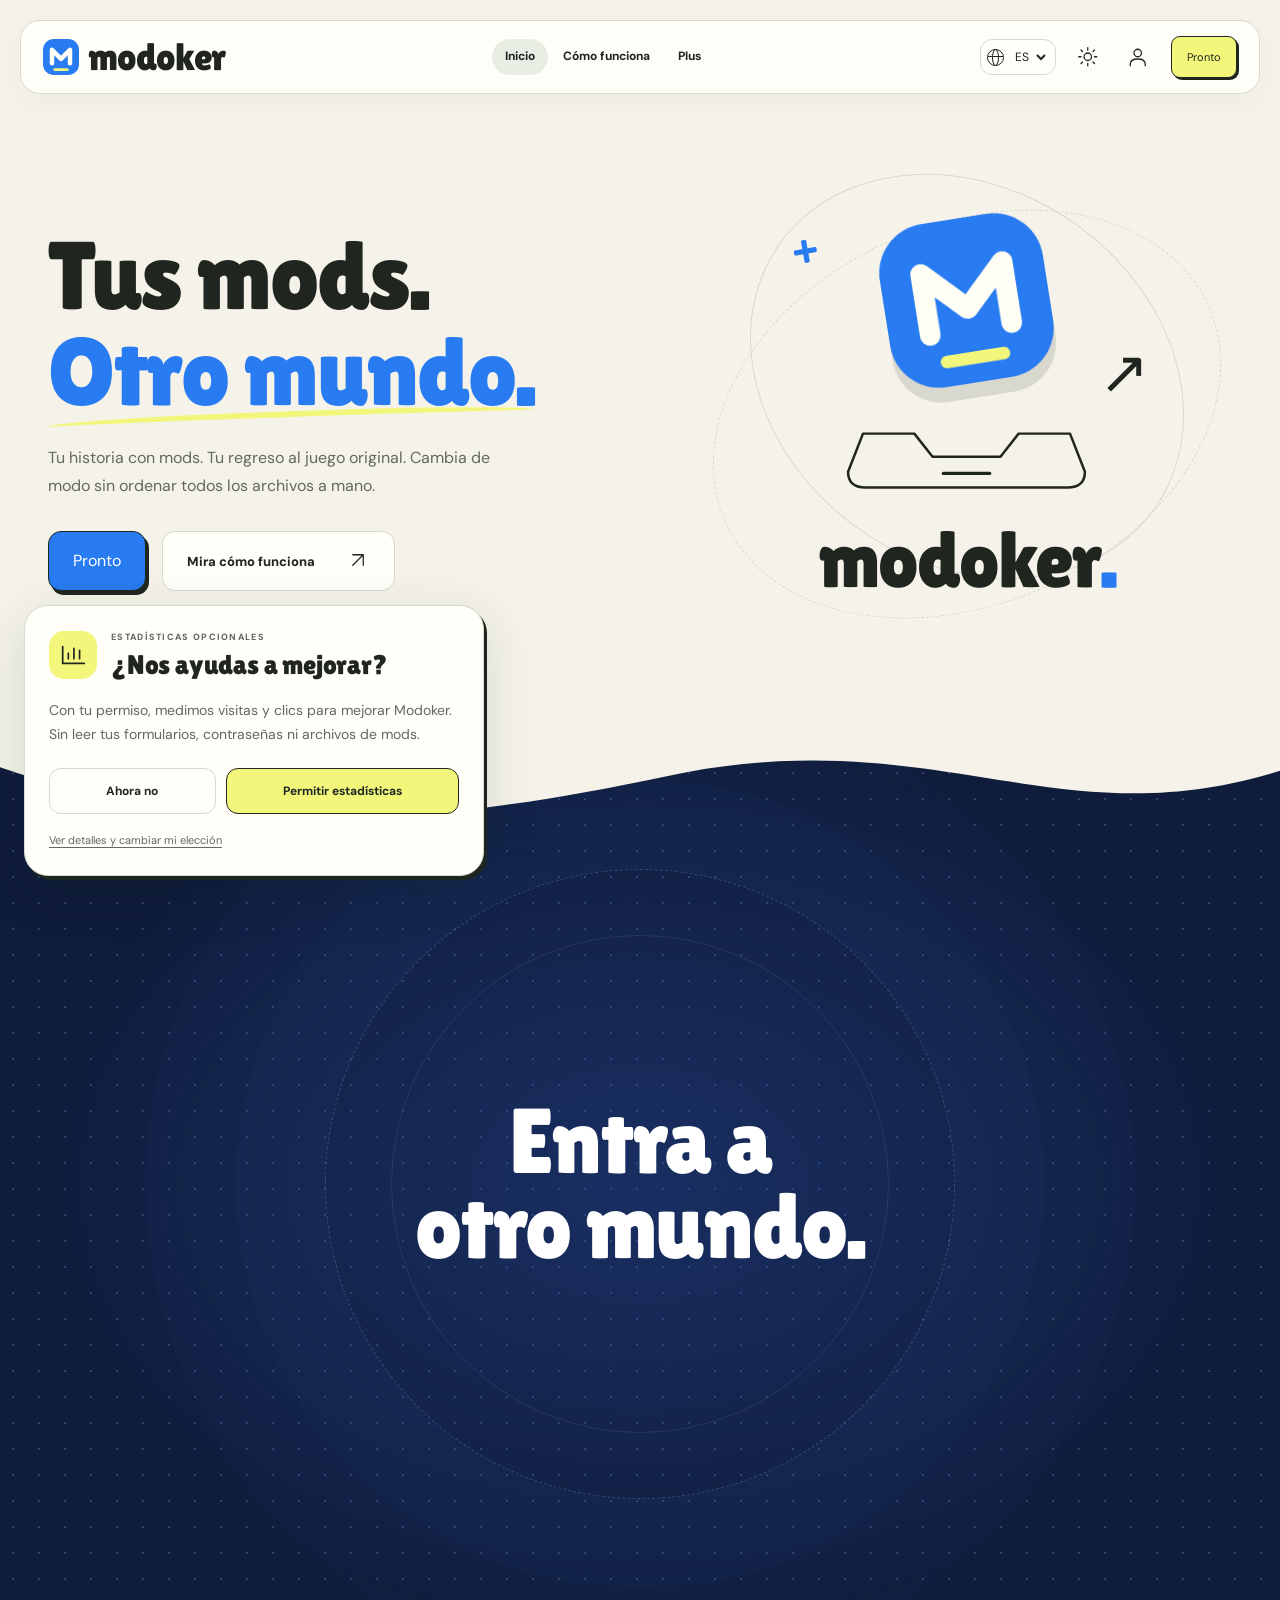
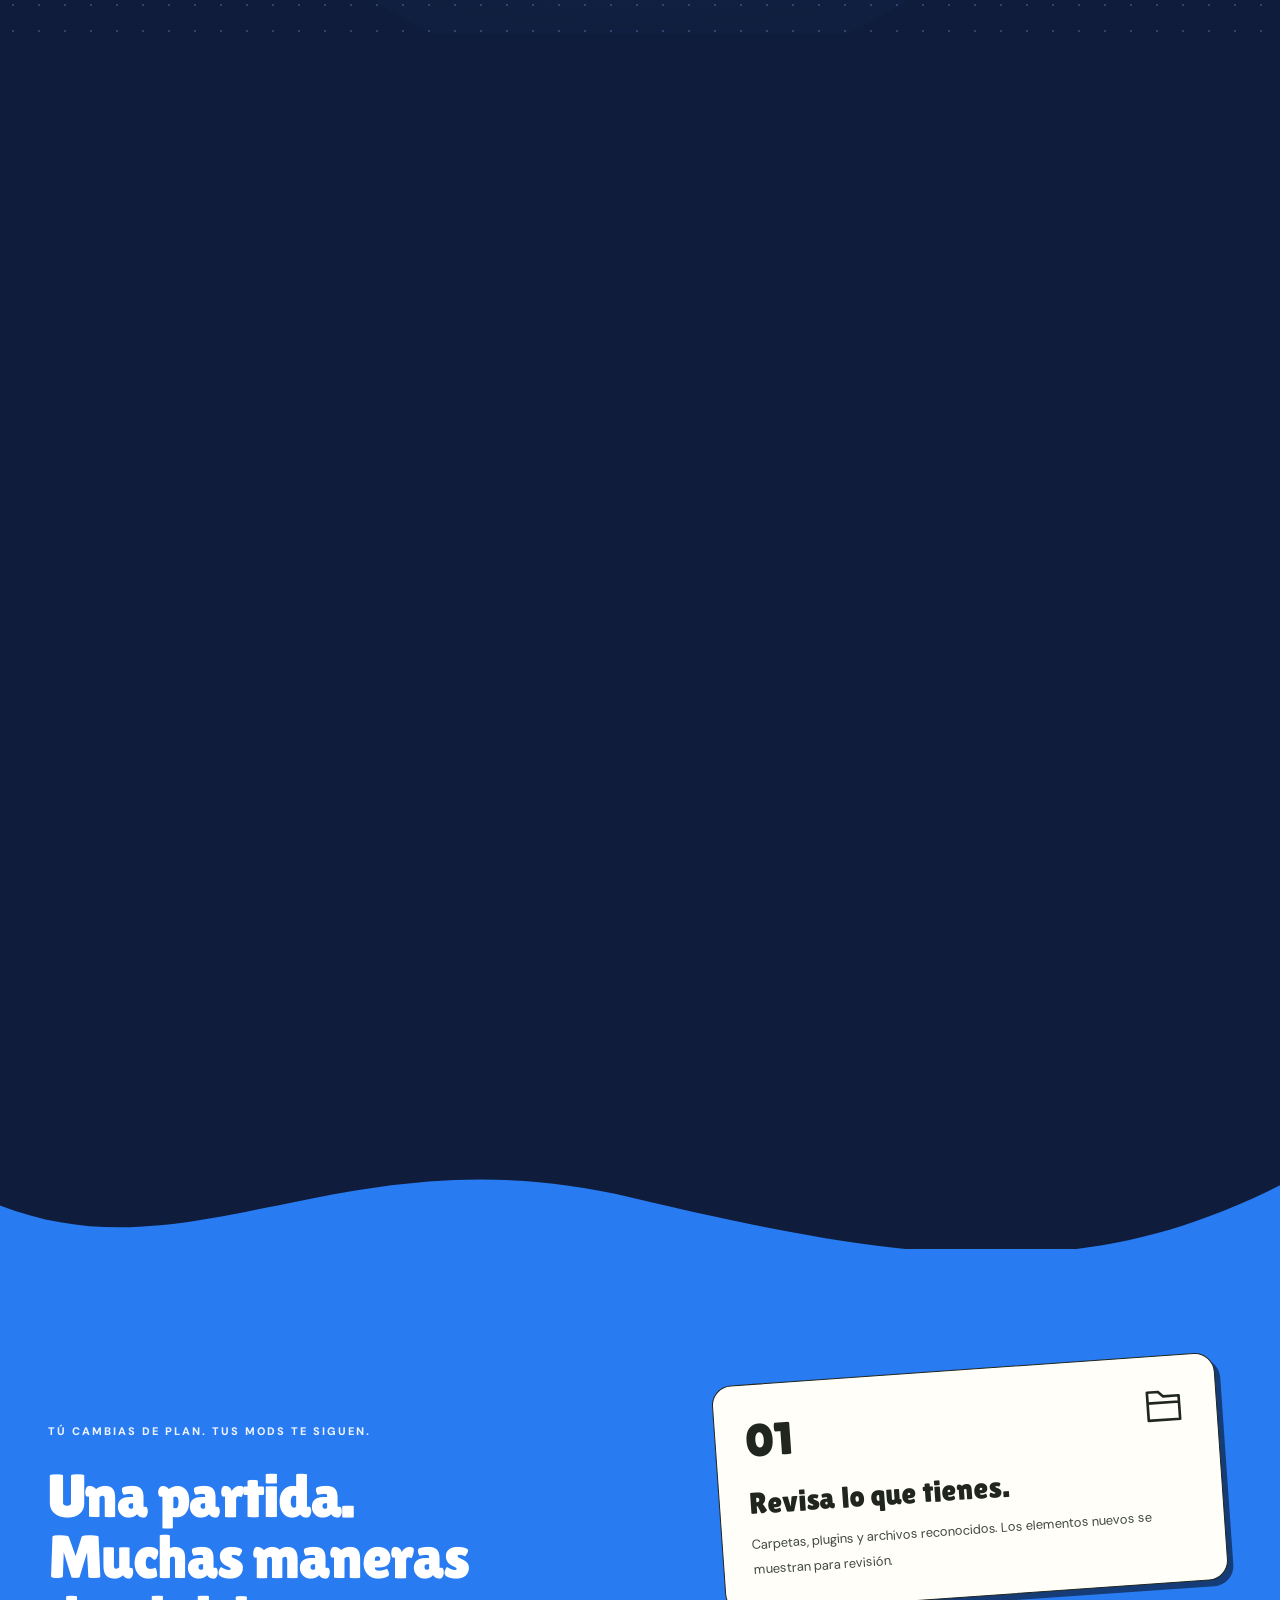
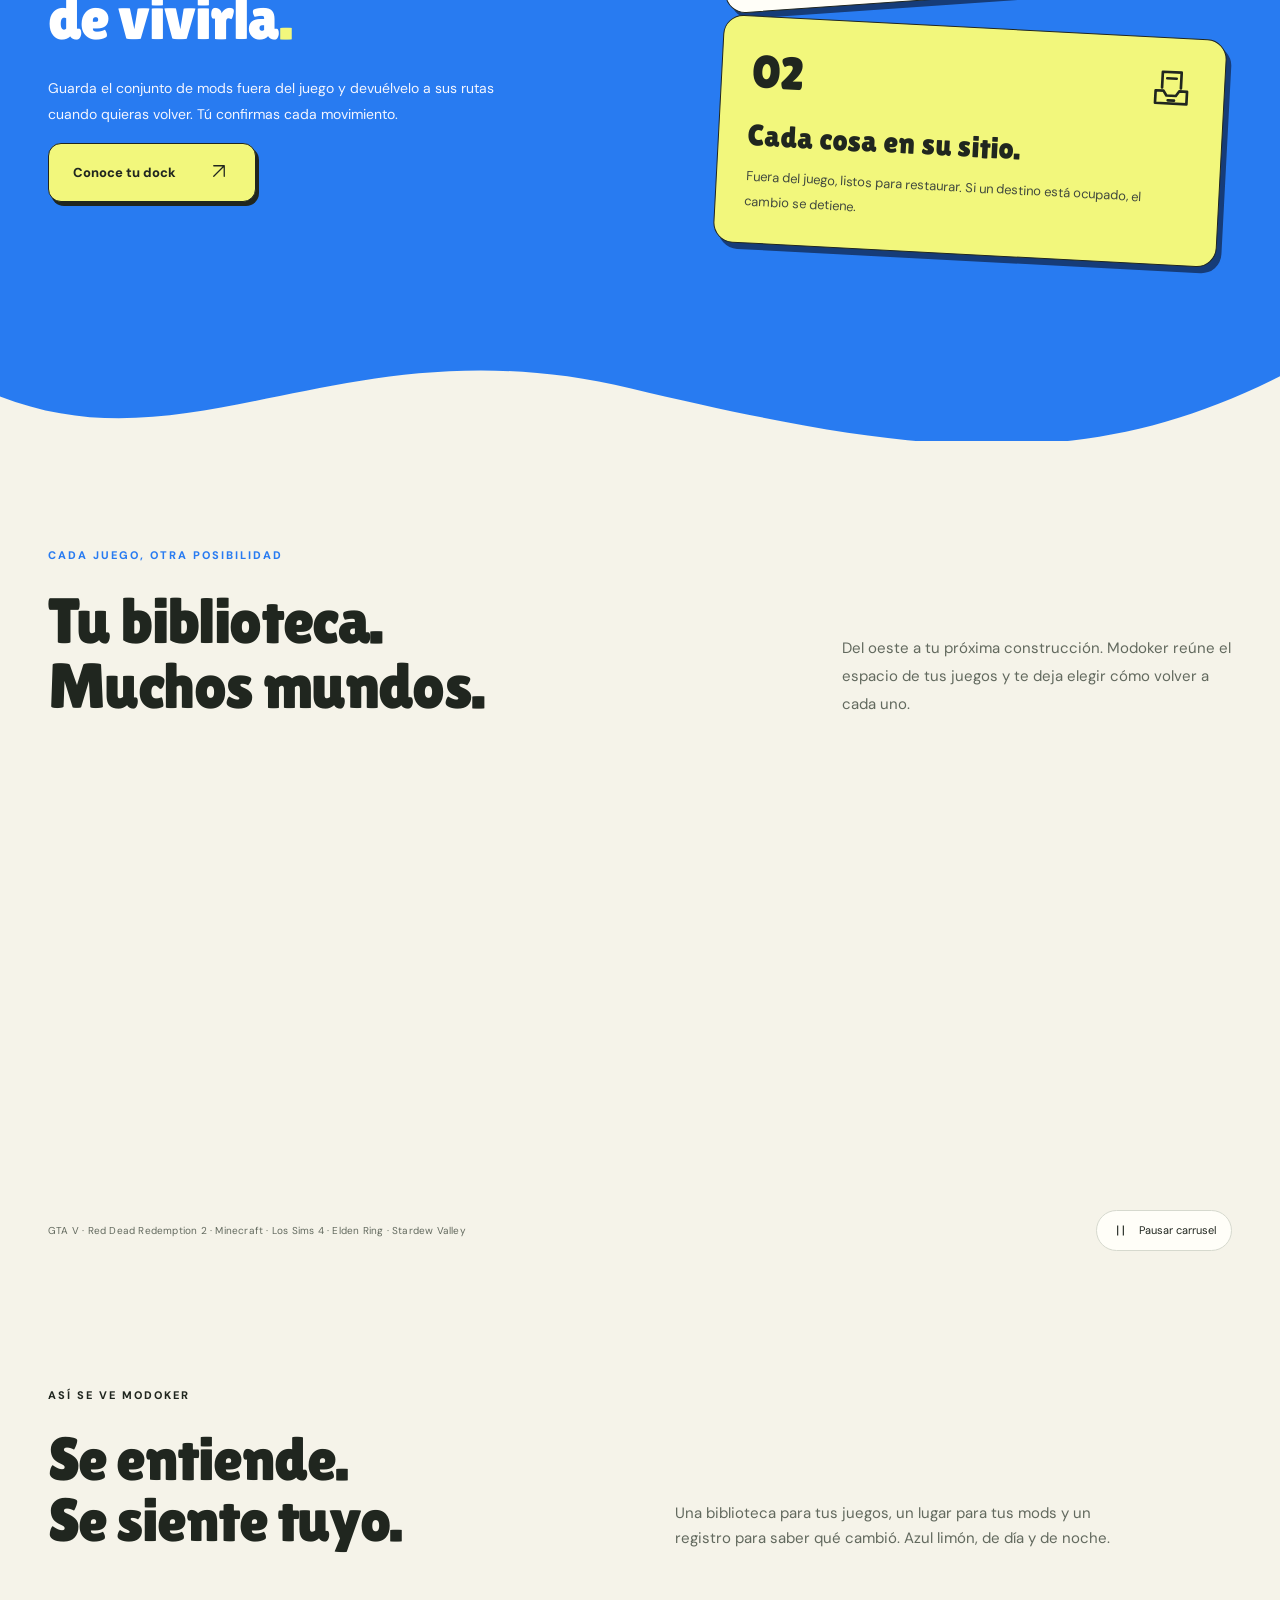
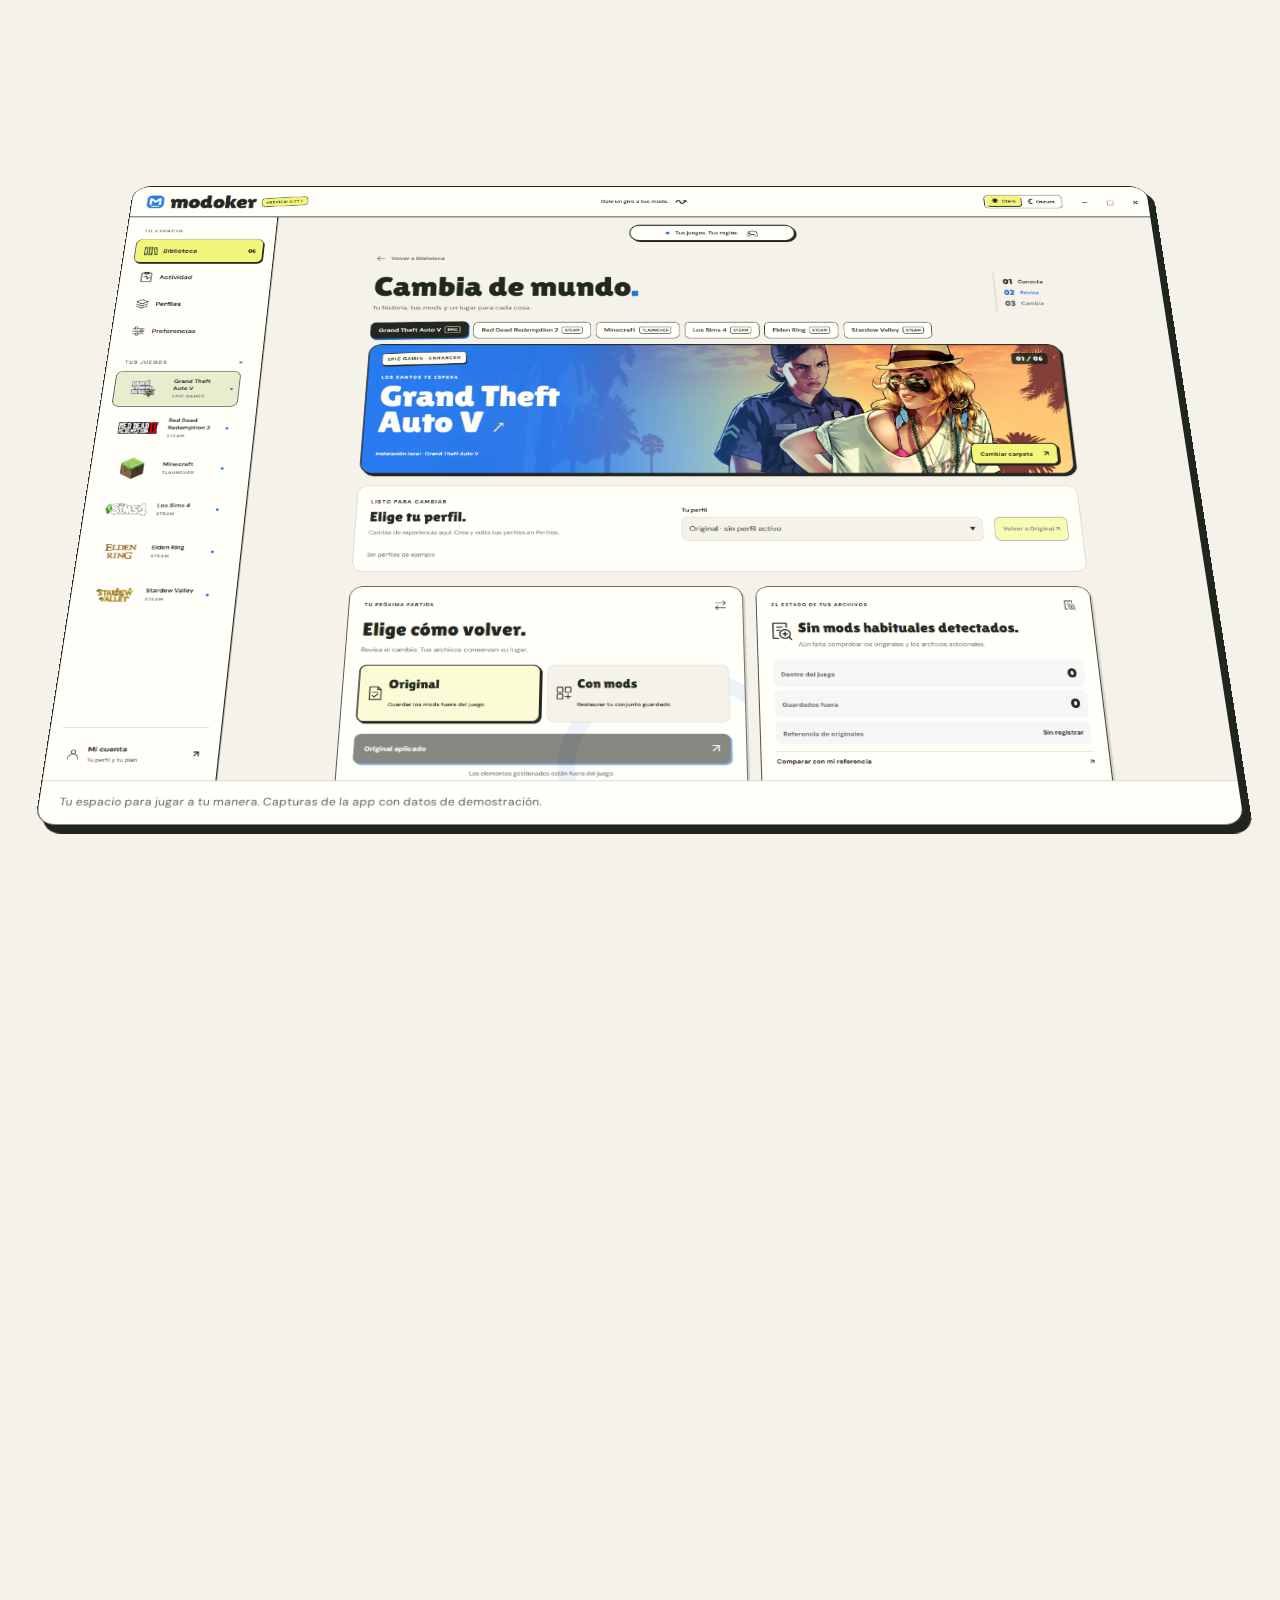
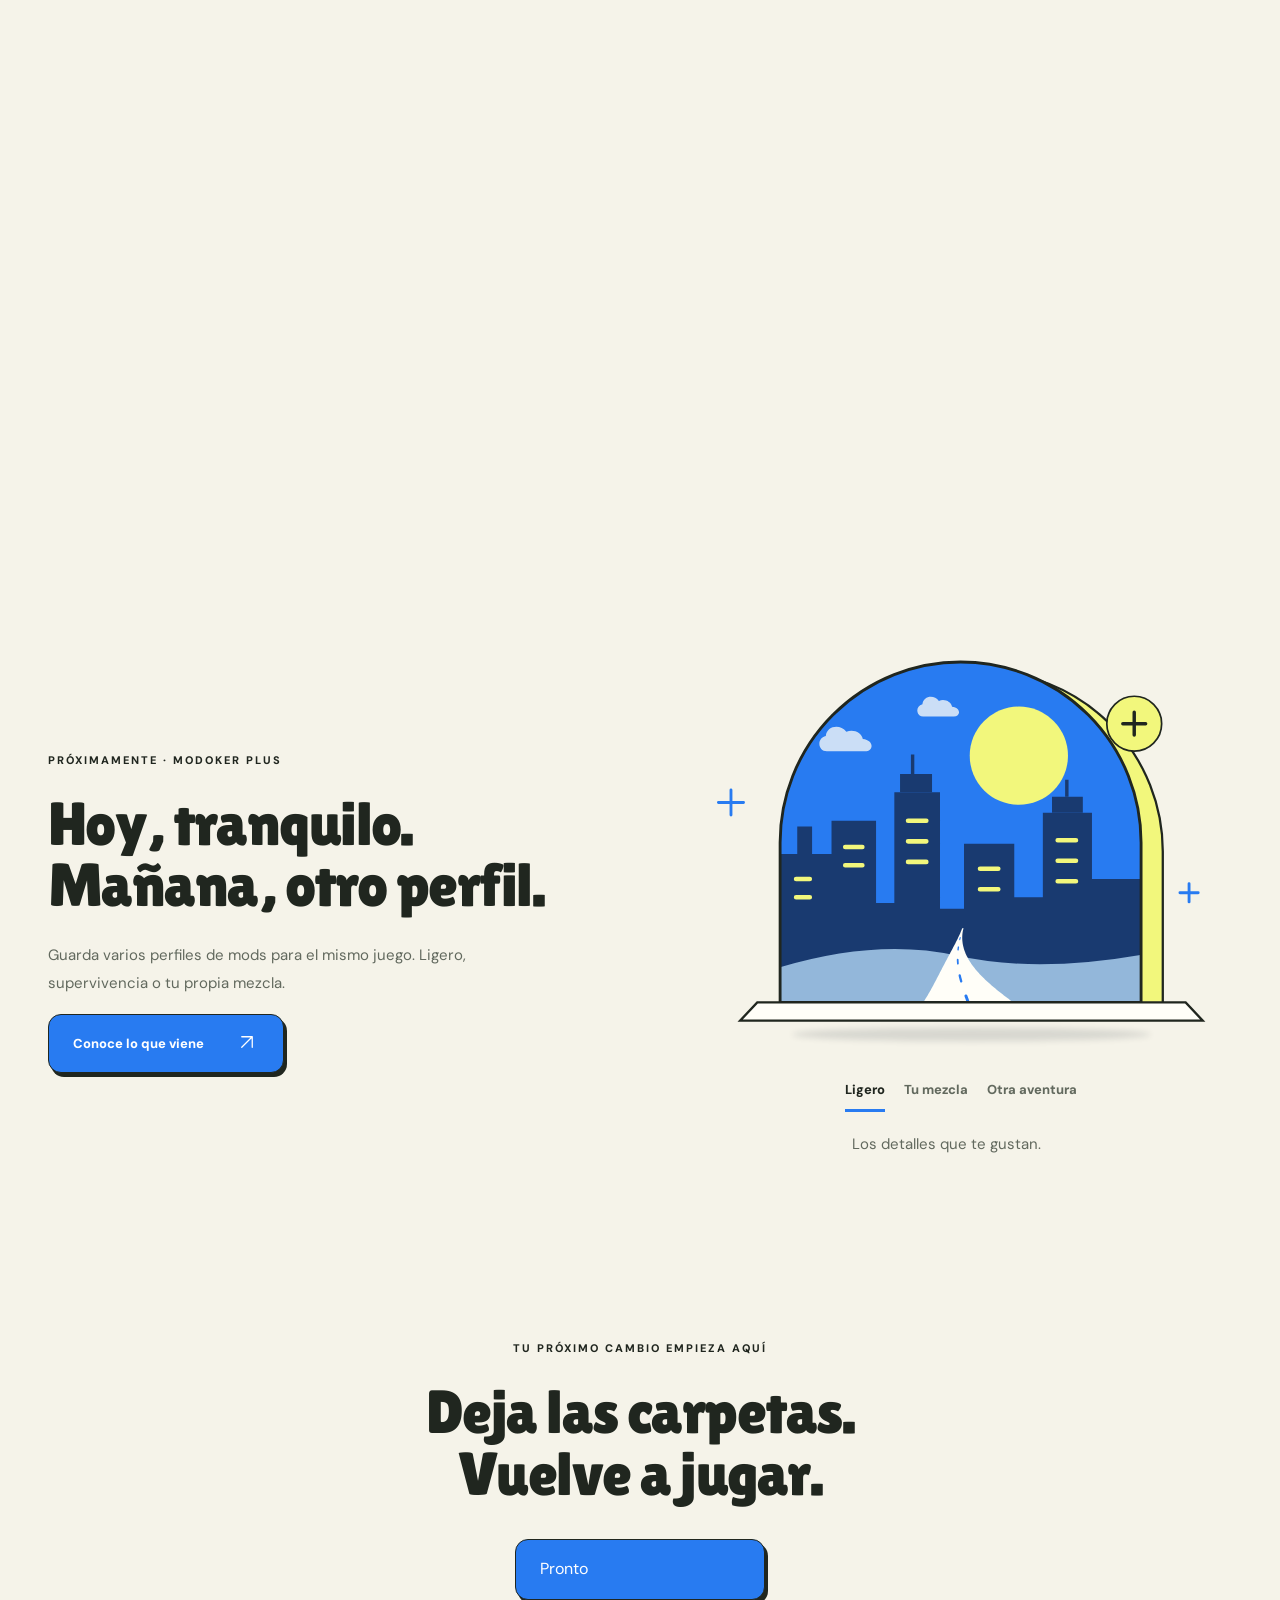
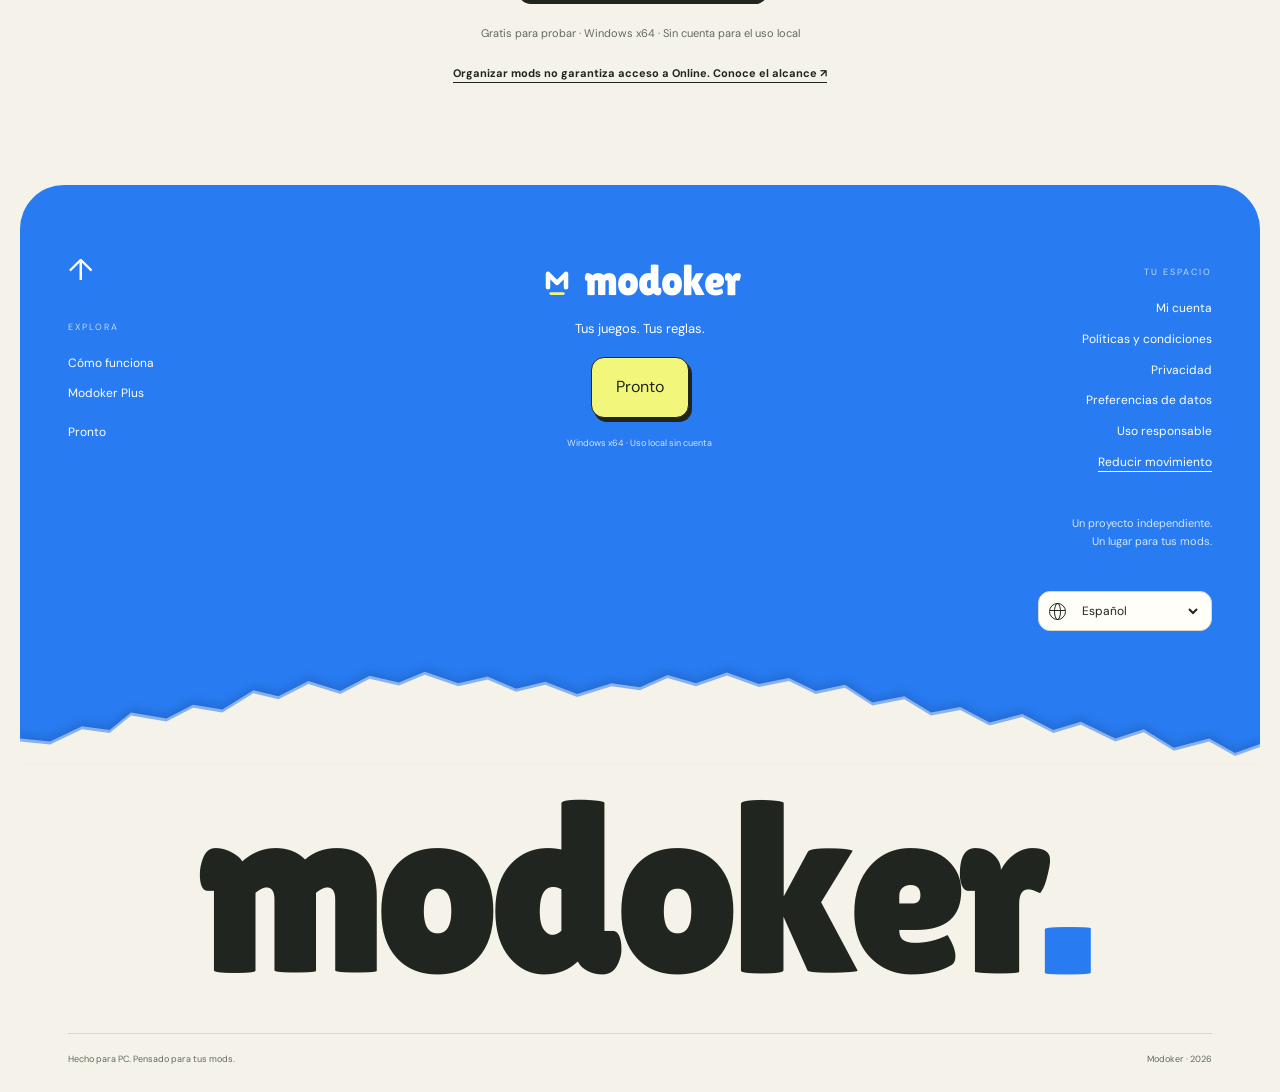
==== commit 35177860: "Add curved game carousel and six-game tour; redesign Plus profile visuals" ====
--- a/index.html
+++ b/index.html
@@ -1,12 +1,13 @@
-<!doctype html><html lang="es"><head><meta charset="utf-8"><meta name="viewport" content="width=device-width,initial-scale=1"><meta name="description" content="Organiza tus mods de GTA V y Red Dead Redemption 2. Guarda, restaura y vuelve a jugar con Modoker para Windows."><meta name="theme-color" content="#f5f3e9"><meta property="og:title" content="Modoker — Tus juegos. Tus reglas."><meta property="og:description" content="Organiza tus mods de GTA V y Red Dead Redemption 2. Guarda, restaura y vuelve a jugar con Modoker para Windows."><meta property="og:type" content="website"><meta property="og:url" content="https://modoker.vercel.app/index.html"><title>Modoker — Tus juegos. Tus reglas.</title><link rel="icon" href="assets/favicon.svg" type="image/svg+xml"><link rel="stylesheet" href="assets/site.css?v=0241"><link rel="stylesheet" href="assets/experience.css"><script src="assets/site.js?v=soon1" defer></script><script src="assets/experience.js" defer></script><link rel="stylesheet" href="assets/refinements.css?v=portal8"><script src="assets/vendor/supabase.js" defer></script><script src="assets/auth.js?v=analytics1" defer></script><link rel="stylesheet" href="assets/account.css"><link rel="stylesheet" href="assets/game-tour.css?v=0211"><link rel="stylesheet" href="assets/i18n.css?v=0251"><link rel="stylesheet" href="assets/coming-soon.css?v=2"><link rel="stylesheet" href="assets/web-analytics.css?v=2"></head><body data-page="index.html"><a class="skip" href="#main">Saltar al contenido</a><header class="site-header"><div class="nav-shell"><a class="brand" href="index.html" aria-label="Modoker, inicio"><span class="brand-mark"><svg viewBox="0 0 40 40" aria-hidden="true"><rect width="40" height="40" rx="12" fill="#287bf1"/><path d="M10 27V12L20 22L30 12V27" fill="none" stroke="#fffef5" stroke-width="5" stroke-linecap="round" stroke-linejoin="round"/><path d="M13 34H27" stroke="#f2f77c" stroke-width="3" stroke-linecap="round"/></svg></span><span class="brand-name"><span style="--letter:0">m</span><span style="--letter:1">o</span><span style="--letter:2">d</span><span style="--letter:3">o</span><span style="--letter:4">k</span><span style="--letter:5">e</span><span style="--letter:6">r</span></span></a><nav id="main-nav" aria-label="Navegación principal"><a href="index.html" aria-current="page">Inicio</a><a href="como-funciona.html" >Cómo funciona</a><a href="plus.html" >Plus</a></nav><div class="nav-actions"><button class="theme-toggle" aria-label="Cambiar entre claro y oscuro"><svg class="icon " viewBox="0 0 28 28" aria-hidden="true" fill="none" stroke="currentColor" stroke-width="1.7" stroke-linecap="round" stroke-linejoin="round"><circle cx="13" cy="13" r="5"/><path d="M13 1V4M13 22V25M1 13H4M22 13H25M4 4L6 6M20 20L22 22M4 22L6 20M20 6L22 4"/></svg></button><a href="cuenta.html" class="account-link" aria-label="Iniciar sesión o registrarse" title="Iniciar sesión o registrarse"><svg class="icon " viewBox="0 0 28 28" aria-hidden="true" fill="none" stroke="currentColor" stroke-width="1.7" stroke-linecap="round" stroke-linejoin="round"><circle cx="13" cy="8" r="5"/><path d="M3 25V23Q3 16 13 16Q23 16 23 23V25"/></svg></a><a class="btn small lemon coming-soon" href="descarga.html" title="Conoce el lanzamiento de Modoker para Windows">Pronto</a><button class="menu-toggle" aria-label="Abrir menú" aria-controls="mobile-menu" aria-expanded="false"><svg class="icon " viewBox="0 0 28 28" aria-hidden="true" fill="none" stroke="currentColor" stroke-width="1.7" stroke-linecap="round" stroke-linejoin="round"><path d="M3 6H23M3 13H23M3 20H23"/></svg></button></div></div></header><dialog id="mobile-menu" class="mobile-drawer" aria-labelledby="mobile-menu-title"><div class="drawer-top"><span id="mobile-menu-title">Tu espacio.</span><button class="drawer-close" aria-label="Cerrar menú">×</button></div><nav aria-label="Navegación móvil"><a href="index.html"><span>01</span>Inicio</a><a href="como-funciona.html"><span>02</span>Cómo funciona</a><a href="plus.html"><span>03</span>Modoker Plus</a></nav><div class="drawer-account"><a class="btn blue" href="cuenta.html">Iniciar sesión <span aria-hidden="true">↗</span></a><a href="cuenta.html#registro">Crear una cuenta <span aria-hidden="true">↗</span></a></div><div class="drawer-bottom"><span>Tu interfaz</span><button class="drawer-theme" aria-label="Cambiar entre claro y oscuro"><span aria-hidden="true">◐</span> Claro / Oscuro</button></div></dialog><main id="main">
+<!doctype html><html lang="es"><head><meta charset="utf-8"><meta name="viewport" content="width=device-width,initial-scale=1"><meta name="description" content="Organiza tus mods, guarda perfiles y cambia de experiencia en tus juegos con Modoker para Windows."><meta name="theme-color" content="#f5f3e9"><meta property="og:title" content="Modoker — Tus juegos. Tus reglas."><meta property="og:description" content="Organiza tus mods, guarda perfiles y cambia de experiencia en tus juegos con Modoker para Windows."><meta property="og:type" content="website"><meta property="og:url" content="https://modoker.vercel.app/index.html"><title>Modoker — Tus juegos. Tus reglas.</title><link rel="icon" href="assets/favicon.svg" type="image/svg+xml"><link rel="stylesheet" href="assets/site.css?v=0241"><link rel="stylesheet" href="assets/experience.css"><script src="assets/site.js?v=soon1" defer></script><script src="assets/experience.js" defer></script><link rel="stylesheet" href="assets/refinements.css?v=portal8"><script src="assets/vendor/supabase.js" defer></script><script src="assets/auth.js?v=name-required-1" defer></script><link rel="stylesheet" href="assets/account.css"><link rel="stylesheet" href="assets/game-tour.css?v=031"><link rel="stylesheet" href="assets/i18n.css?v=drawer4"><link rel="stylesheet" href="assets/coming-soon.css?v=2"><link rel="stylesheet" href="assets/web-analytics.css?v=2"><link rel="stylesheet" href="assets/home-plus-refinements.css?v=031"></head><body data-page="index.html"><a class="skip" href="#main">Saltar al contenido</a><header class="site-header"><div class="nav-shell"><a class="brand" href="index.html" aria-label="Modoker, inicio"><span class="brand-mark"><svg viewBox="0 0 40 40" aria-hidden="true"><rect width="40" height="40" rx="12" fill="#287bf1"/><path d="M10 27V12L20 22L30 12V27" fill="none" stroke="#fffef5" stroke-width="5" stroke-linecap="round" stroke-linejoin="round"/><path d="M13 34H27" stroke="#f2f77c" stroke-width="3" stroke-linecap="round"/></svg></span><span class="brand-name"><span style="--letter:0">m</span><span style="--letter:1">o</span><span style="--letter:2">d</span><span style="--letter:3">o</span><span style="--letter:4">k</span><span style="--letter:5">e</span><span style="--letter:6">r</span></span></a><nav id="main-nav" aria-label="Navegación principal"><a href="index.html" aria-current="page">Inicio</a><a href="como-funciona.html" >Cómo funciona</a><a href="plus.html" >Plus</a></nav><div class="nav-actions"><button class="theme-toggle" aria-label="Cambiar entre claro y oscuro"><svg class="icon " viewBox="0 0 28 28" aria-hidden="true" fill="none" stroke="currentColor" stroke-width="1.7" stroke-linecap="round" stroke-linejoin="round"><circle cx="13" cy="13" r="5"/><path d="M13 1V4M13 22V25M1 13H4M22 13H25M4 4L6 6M20 20L22 22M4 22L6 20M20 6L22 4"/></svg></button><a href="cuenta.html" class="account-link" aria-label="Iniciar sesión o registrarse" title="Iniciar sesión o registrarse"><svg class="icon " viewBox="0 0 28 28" aria-hidden="true" fill="none" stroke="currentColor" stroke-width="1.7" stroke-linecap="round" stroke-linejoin="round"><circle cx="13" cy="8" r="5"/><path d="M3 25V23Q3 16 13 16Q23 16 23 23V25"/></svg></a><a class="btn small lemon coming-soon" href="descarga.html" title="Conoce el lanzamiento de Modoker para Windows">Pronto</a><button class="menu-toggle" aria-label="Abrir menú" aria-controls="mobile-menu" aria-expanded="false"><svg class="icon " viewBox="0 0 28 28" aria-hidden="true" fill="none" stroke="currentColor" stroke-width="1.7" stroke-linecap="round" stroke-linejoin="round"><path d="M3 6H23M3 13H23M3 20H23"/></svg></button></div></div></header><dialog id="mobile-menu" class="mobile-drawer" aria-labelledby="mobile-menu-title"><div class="drawer-top"><span id="mobile-menu-title">Tu espacio.</span><button class="drawer-close" aria-label="Cerrar menú">×</button></div><nav aria-label="Navegación móvil"><a href="index.html"><span>01</span>Inicio</a><a href="como-funciona.html"><span>02</span>Cómo funciona</a><a href="plus.html"><span>03</span>Modoker Plus</a></nav><div class="drawer-account"><a class="btn blue" href="cuenta.html">Iniciar sesión <span aria-hidden="true">↗</span></a><a href="cuenta.html#registro">Crear una cuenta <span aria-hidden="true">↗</span></a></div><div class="drawer-bottom"><span>Tu interfaz</span><button class="drawer-theme" aria-label="Cambiar entre claro y oscuro"><span aria-hidden="true">◐</span> Claro / Oscuro</button></div></dialog><main id="main">
 <section class="home-hero wrap" data-metric-section="s0"><div class="hero-copy reveal"><h1>Tus mods.<br><span class="underlined">Otro mundo.</span></h1><p class="lede">Tu historia con mods. Tu regreso al juego original. Cambia de modo sin ordenar todos los archivos a mano.</p><div class="hero-actions"><a class="btn blue coming-soon" href="descarga.html" title="Conoce el lanzamiento de Modoker para Windows">Pronto</a><a class="btn quiet" href="como-funciona.html">Mira cómo funciona<svg class="icon " viewBox="0 0 28 28" aria-hidden="true" fill="none" stroke="currentColor" stroke-width="1.7" stroke-linecap="round" stroke-linejoin="round"><path d="M5 19L19 5M5 5H19V19"/></svg></a></div></div><div class="hero-brand-scene reveal" data-parallax aria-label="El dock de Modoker"><div class="brand-orbit" aria-hidden="true"></div><div class="brand-orbit second" aria-hidden="true"></div><div class="hero-brand-art"><div class="brand-spark spark-one" aria-hidden="true">+</div><div class="hero-emblem"><svg viewBox="0 0 40 40" aria-hidden="true"><rect width="40" height="40" rx="12" fill="#287bf1"/><path d="M10 27V12L20 22L30 12V27" fill="none" stroke="#fffef5" stroke-width="5" stroke-linecap="round" stroke-linejoin="round"/><path d="M13 34H27" stroke="#f2f77c" stroke-width="3" stroke-linecap="round"/></svg></div><svg class="hero-tray" viewBox="0 0 320 100" fill="none" aria-hidden="true"><path d="M35 26H97L119 54H201L223 26H285L303 72Q303 91 282 91H38Q17 91 17 72Z" stroke="currentColor" stroke-width="3" stroke-linejoin="round"/><path d="M132 74H188" stroke="currentColor" stroke-width="4" stroke-linecap="round"/></svg><span class="brand-spark spark-two" aria-hidden="true">↗</span><div class="hero-wordmark">modoker<span>.</span></div></div></div></section>
-<section class="immersive-world" aria-label="Explora otro mundo al hacer scroll" data-metric-section="s1"><div class="world-scene"><svg class="world-entry-wave" viewBox="0 0 1440 100" preserveAspectRatio="none" aria-hidden="true"><path d="M0 0H1440V42C1190 120 1050 -15 750 48S230 115 0 38Z"/></svg><div class="world-rings" aria-hidden="true"></div><div class="world-title"><h2>Entra a<br>otro mundo.</h2></div><div class="world-track"><figure class="world-card world-logo" style="--x:-30vw;--y:-22vh;--r:-9deg"><img src="assets/gta5-logo.png" alt="Grand Theft Auto V" loading="lazy"></figure><figure class="world-card world-logo" style="--x:30vw;--y:-22vh;--r:8deg"><img src="assets/rdr2-logo.png" alt="Red Dead Redemption 2" loading="lazy"></figure><figure class="world-card world-logo" style="--x:-31vw;--y:26vh;--r:-6deg"><img src="assets/minecraft-logo.svg" alt="Minecraft" loading="lazy"></figure><figure class="world-card world-logo" style="--x:31vw;--y:26vh;--r:7deg"><img src="assets/sims4-logo.png" alt="Los Sims 4" loading="lazy"></figure><figure class="world-card world-logo modoker-world-logo" style="--x:0vw;--y:-29vh;--r:2deg"><svg viewBox="0 0 40 40" aria-hidden="true"><rect width="40" height="40" rx="12" fill="#287bf1"/><path d="M10 27V12L20 22L30 12V27" fill="none" stroke="#fffef5" stroke-width="5" stroke-linecap="round" stroke-linejoin="round"/><path d="M13 34H27" stroke="#f2f77c" stroke-width="3" stroke-linecap="round"/></svg><strong>modoker</strong></figure></div></div></section>
+<section class="immersive-world" aria-label="Explora otro mundo al hacer scroll" data-metric-section="s1"><div class="world-scene"><svg class="world-entry-wave" viewBox="0 0 1440 100" preserveAspectRatio="none" aria-hidden="true"><path d="M0 0H1440V42C1190 120 1050 -15 750 48S230 115 0 38Z"/></svg><div class="world-rings" aria-hidden="true"></div><div class="world-title"><h2>Entra a<br>otro mundo.</h2></div><div class="world-track"><figure class="world-card world-logo" style="--x:-30vw;--y:-22vh;--r:-9deg"><img src="assets/gta5-logo.png" alt="Grand Theft Auto V" loading="lazy"></figure><figure class="world-card world-logo" style="--x:30vw;--y:-22vh;--r:8deg"><img src="assets/rdr2-logo.png" alt="Red Dead Redemption 2" loading="lazy"></figure><figure class="world-card world-logo" style="--x:-31vw;--y:26vh;--r:-6deg"><img src="assets/minecraft-logo.svg" alt="Minecraft" loading="lazy"></figure><figure class="world-card world-logo" style="--x:31vw;--y:26vh;--r:7deg"><img src="assets/sims4-logo.png" alt="Los Sims 4" loading="lazy"></figure><figure class="world-card world-logo" style="--x:0vw;--y:-32vh;--r:2deg"><img src="assets/elden-dark.png" alt="Elden Ring" loading="lazy"></figure><figure class="world-card world-logo" style="--x:0vw;--y:33vh;--r:-2deg"><img src="assets/stardew-dark.png" alt="Stardew Valley" loading="lazy"></figure></div></div></section>
 <section class="blue-section open-wave" data-metric-section="s2"><svg class="section-wave wave-in" viewBox="0 0 1440 95" preserveAspectRatio="none" aria-hidden="true"><path d="M0 50C220 125 390 -25 710 42S1220 128 1440 30V95H0Z"/></svg><div class="wrap feature-story"><div class="reveal"><span class="eyebrow">TÚ CAMBIAS DE PLAN. TUS MODS TE SIGUEN.</span><h2>Una partida.<br>Muchas maneras<br>de vivirla<span class="lemon-text">.</span></h2><p>Guarda el conjunto de mods fuera del juego y devuélvelo a sus rutas cuando quieras volver. Tú confirmas cada movimiento.</p><a class="btn lemon" href="como-funciona.html">Conoce tu dock<svg class="icon " viewBox="0 0 28 28" aria-hidden="true" fill="none" stroke="currentColor" stroke-width="1.7" stroke-linecap="round" stroke-linejoin="round"><path d="M5 19L19 5M5 5H19V19"/></svg></a></div><div class="story-stack reveal"><div class="story-card"><b>01</b><svg class="icon " viewBox="0 0 28 28" aria-hidden="true" fill="none" stroke="currentColor" stroke-width="1.7" stroke-linecap="round" stroke-linejoin="round"><path d="M3 8V4H10L13 7H23V22H3ZM3 11H23"/></svg><strong>Revisa lo que tienes.</strong><p>Carpetas, plugins y archivos reconocidos. Los elementos nuevos se muestran para revisión.</p></div><div class="story-card"><b>02</b><svg class="icon " viewBox="0 0 28 28" aria-hidden="true" fill="none" stroke="currentColor" stroke-width="1.7" stroke-linecap="round" stroke-linejoin="round"><path d="M7 13V3H19V13M10 7H16M3 15H8L10 18H16L18 15H23V23H3ZM11 21H15"/></svg><strong>Cada cosa en su sitio.</strong><p>Fuera del juego, listos para restaurar. Si un destino está ocupado, el cambio se detiene.</p></div></div></div><svg class="section-wave wave-out" viewBox="0 0 1440 95" preserveAspectRatio="none" aria-hidden="true"><path d="M0 50C220 125 390 -25 710 42S1220 128 1440 30V95H0Z"/></svg></section>
+<section class="world-reel-section" data-metric-section="world-reel"><div class="wrap reel-heading"><div><span class="eyebrow">CADA JUEGO, OTRA POSIBILIDAD</span><h2>Tu biblioteca.<br>Muchos mundos.</h2></div><p>Del oeste a tu próxima construcción. Modoker reúne el espacio de tus juegos y te deja elegir cómo volver a cada uno.</p></div><div id="world-reel" aria-hidden="true" data-no-translate="true"></div><div class="wrap reel-bottom"><p>GTA V · Red Dead Redemption 2 · Minecraft · Los Sims 4 · Elden Ring · Stardew Valley</p><button id="reel-toggle" type="button" aria-pressed="false"><svg viewBox="0 0 24 24" fill="none" stroke="currentColor" stroke-width="1.6" aria-hidden="true"><path class="reel-pause-icon" d="M8 5v14M16 5v14"/><path class="reel-play-icon" d="m8 5 11 7-11 7Z"/></svg><span>Pausar carrusel</span></button></div></section>
 <section class="wrap app-section game-tour" id="recorre-modoker" aria-labelledby="tour-title" data-metric-section="s3">
 <div class="section-intro"><span class="eyebrow">ASÍ SE VE MODOKER</span><h2 id="tour-title">Se entiende.<br>Se siente tuyo.</h2><p>Una biblioteca para tus juegos, un lugar para tus mods y un registro para saber qué cambió. Azul limón, de día y de noche.</p></div>
 <div class="game-tour-track"><div class="game-tour-sticky">
 
-<figure class="tour-window"><div class="tour-frames"><img src="assets/modoker-gta-light.png?v=0272" width="1920" height="1280" data-tour-image="gta-light" alt="Interfaz de Modoker con Grand Theft Auto V, modo claro" aria-hidden="false" loading="lazy"><img src="assets/modoker-gta-dark.png?v=0272" width="1920" height="1280" data-tour-image="gta-dark" alt="Interfaz de Modoker con Grand Theft Auto V, modo oscuro" aria-hidden="true" loading="lazy"><img src="assets/modoker-rdr-light.png?v=0272" width="1920" height="1280" data-tour-image="rdr-light" alt="Interfaz de Modoker con Red Dead Redemption 2, modo claro" aria-hidden="true" loading="lazy"><img src="assets/modoker-rdr-dark.png?v=0272" width="1920" height="1280" data-tour-image="rdr-dark" alt="Interfaz de Modoker con Red Dead Redemption 2, modo oscuro" aria-hidden="true" loading="lazy"><img src="assets/modoker-minecraft-light.png?v=0272" width="1920" height="1280" data-tour-image="minecraft-light" alt="Interfaz de Modoker con Minecraft Java, modo claro" aria-hidden="true" loading="lazy"><img src="assets/modoker-minecraft-dark.png?v=0272" width="1920" height="1280" data-tour-image="minecraft-dark" alt="Interfaz de Modoker con Minecraft Java, modo oscuro" aria-hidden="true" loading="lazy"></div><figcaption>Tu espacio para jugar a tu manera.</figcaption></figure>
+<figure class="tour-window"><div class="tour-frames"><img src="assets/modoker-gta-light.png?v=031" width="1920" height="1280" data-tour-image="gta-light" alt="Interfaz de Modoker con Grand Theft Auto V, modo claro" aria-hidden="false" loading="lazy"><img src="assets/modoker-gta-dark.png?v=031" width="1920" height="1280" data-tour-image="gta-dark" alt="Interfaz de Modoker con Grand Theft Auto V, modo oscuro" aria-hidden="true" loading="lazy"><img src="assets/modoker-rdr-light.png?v=031" width="1920" height="1280" data-tour-image="rdr-light" alt="Interfaz de Modoker con Red Dead Redemption 2, modo claro" aria-hidden="true" loading="lazy"><img src="assets/modoker-rdr-dark.png?v=031" width="1920" height="1280" data-tour-image="rdr-dark" alt="Interfaz de Modoker con Red Dead Redemption 2, modo oscuro" aria-hidden="true" loading="lazy"><img src="assets/modoker-minecraft-light.png?v=031" width="1920" height="1280" data-tour-image="minecraft-light" alt="Interfaz de Modoker con Minecraft Java, modo claro" aria-hidden="true" loading="lazy"><img src="assets/modoker-minecraft-dark.png?v=031" width="1920" height="1280" data-tour-image="minecraft-dark" alt="Interfaz de Modoker con Minecraft Java, modo oscuro" aria-hidden="true" loading="lazy"><img src="assets/modoker-sims-light.png?v=031" width="1920" height="1280" data-tour-image="sims-light" alt="Interfaz de Modoker con Los Sims 4, modo claro" aria-hidden="true" loading="lazy"><img src="assets/modoker-sims-dark.png?v=031" width="1920" height="1280" data-tour-image="sims-dark" alt="Interfaz de Modoker con Los Sims 4, modo oscuro" aria-hidden="true" loading="lazy"><img src="assets/modoker-elden-light.png?v=031" width="1920" height="1280" data-tour-image="elden-light" alt="Interfaz de Modoker con Elden Ring, modo claro" aria-hidden="true" loading="lazy"><img src="assets/modoker-elden-dark.png?v=031" width="1920" height="1280" data-tour-image="elden-dark" alt="Interfaz de Modoker con Elden Ring, modo oscuro" aria-hidden="true" loading="lazy"><img src="assets/modoker-stardew-light.png?v=031" width="1920" height="1280" data-tour-image="stardew-light" alt="Interfaz de Modoker con Stardew Valley, modo claro" aria-hidden="true" loading="lazy"><img src="assets/modoker-stardew-dark.png?v=031" width="1920" height="1280" data-tour-image="stardew-dark" alt="Interfaz de Modoker con Stardew Valley, modo oscuro" aria-hidden="true" loading="lazy"></div><figcaption>Tu espacio para jugar a tu manera. Capturas de la app con datos de demostración.</figcaption></figure>
 </div></div></section>
-<section class="lemon-section" data-metric-section="s4"><div class="wrap next-story"><div class="reveal"><span class="eyebrow">PRÓXIMAMENTE · MODOKER PLUS</span><h2>Hoy, tranquilo.<br>Mañana, otro perfil.</h2><p>La próxima etapa: varias perfiles de mods para el mismo juego. Ligero, supervivencia o tu propia mezcla.</p><a class="btn ink" href="plus.html">Conoce lo que viene<svg class="icon " viewBox="0 0 28 28" aria-hidden="true" fill="none" stroke="currentColor" stroke-width="1.7" stroke-linecap="round" stroke-linejoin="round"><path d="M5 19L19 5M5 5H19V19"/></svg></a></div><div class="mix-scene" data-mix="light" aria-label="Ejemplo visual de perfiles futuros"><svg class="profile-portal" viewBox="0 0 500 365" aria-hidden="true"><defs><clipPath id="profile-arch"><path d="M92 305V165A158 158 0 0 1 408 165V305Z"/></clipPath></defs><ellipse cx="259.5" cy="333" rx="157" ry="6" class="portal-shadow"/><path class="portal-depth" d="M111 310V173A158 158 0 0 1 427 173V310Z"/><g clip-path="url(#profile-arch)"><rect class="portal-sky" x="90" y="0" width="320" height="310"/><circle class="portal-sun" cx="301" cy="89" r="43"/><g class="portal-stars" fill="#fffef8"><circle cx="171" cy="70" r="2"/><circle cx="221" cy="35" r="2"/><circle cx="334" cy="144" r="2"/><path d="M138 103V117M131 110H145M267 58V68M262 63H272" stroke="#fffef8" stroke-width="2"/></g><g class="portal-clouds" fill="#fffef8" opacity=".76"><path transform="translate(150 78) scale(.9)" d="M-19 8C-28 8-29-5-20-7C-19-17-6-19 0-11C7-14 15-10 16-4C27-3 27 8 18 8H-19Z"/><path transform="translate(231 49) scale(.72)" d="M-19 8C-28 8-29-5-20-7C-19-17-6-19 0-11C7-14 15-10 16-4C27-3 27 8 18 8H-19Z"/></g><g class="portal-city"><path d="M107 175V151H120V175M197 121V105H225V121M330 139V125H357V139" fill="#193a70"/><path d="M208 105V88M343 125V110" stroke="#193a70" stroke-width="3"/><path d="M78 244V175H137V146H176V218H192V121H232V223H253V166H297V213H322V139H365V197H422V305H78Z" fill="#193a70"/><path d="M106 197H118M106 213H118M149 169H164M149 185H164M204 146H220M204 164H220M204 182H220M267 188H283M267 206H283M335 163H351M335 181H351M335 199H351" stroke="#f2f77c" stroke-width="4" stroke-linecap="round"/></g><g class="portal-wild"><path d="M65 266L161 123L216 201L288 95L430 268V310H65Z" fill="#1e4c72"/><path d="M132 166L161 123L191 167L170 159L158 173L148 159ZM264 131L288 95L319 134L300 125L286 140L276 125Z" fill="#fffef8"/><path class="portal-bird" transform="translate(233 122) scale(.75) translate(-241 -133)" fill="#fffef8" d="M220 126C228 125 236 130 241 136C245 127 253 121 262 122C253 126 247 132 244 140L241 143L238 140C232 132 226 128 220 126Z"/><path d="M94 285L108 226L123 285M139 288L155 215L174 288M335 285L355 211L375 285M379 294L397 239L415 294" fill="#123f3c"/></g><path d="M60 285Q165 246 246 264T440 257V315H60Z" fill="#93b7da"/><g class="portal-road-city"><path fill="#fffef8" d="M251.400 240.000L251.165 240.690L250.912 241.380L250.646 242.070L250.370 242.760L250.084 243.450L249.791 244.140L249.489 244.830L249.181 245.520L248.867 246.210L248.547 246.900L248.222 247.590L247.892 248.280L247.558 248.970L247.219 249.660L246.877 250.350L246.532 251.040L246.183 251.730L245.832 252.420L245.478 253.110L245.122 253.800L244.764 254.490L244.404 255.180L244.042 255.870L243.679 256.560L243.314 257.250L242.949 257.940L242.582 258.630L242.215 259.320L241.847 260.010L241.479 260.700L241.111 261.390L240.742 262.080L240.373 262.770L240.005 263.460L239.636 264.150L239.268 264.840L238.900 265.530L238.532 266.220L238.165 266.910L237.798 267.600L237.432 268.290L237.066 268.980L236.701 269.670L236.337 270.360L235.973 271.050L235.610 271.740L235.248 272.430L234.886 273.120L234.525 273.810L234.165 274.500L233.806 275.190L233.446 275.880L233.088 276.570L232.730 277.260L232.372 277.950L232.015 278.640L231.658 279.330L231.301 280.020L230.944 280.710L230.587 281.400L230.230 282.090L229.873 282.780L229.515 283.470L229.157 284.160L228.799 284.850L228.439 285.540L228.079 286.230L227.718 286.920L227.355 287.610L226.991 288.300L226.626 288.990L226.259 289.680L225.890 290.370L225.518 291.060L225.145 291.750L224.769 292.440L224.390 293.130L224.009 293.820L223.624 294.510L223.236 295.200L222.845 295.890L222.449 296.580L222.050 297.270L221.646 297.960L221.238 298.650L220.825 299.340L220.407 300.030L219.984 300.720L219.555 301.410L219.120 302.100L218.680 302.790L218.233 303.480L217.780 304.170L217.319 304.860L216.852 305.550L216.378 306.240L215.895 306.930L215.405 307.620L214.907 308.310L214.400 309.000L301.600 309.000L300.650 308.310L299.702 307.620L298.755 306.930L297.812 306.240L296.871 305.550L295.933 304.860L294.998 304.170L294.067 303.480L293.140 302.790L292.217 302.100L291.299 301.410L290.386 300.720L289.477 300.030L288.575 299.340L287.677 298.650L286.786 297.960L285.901 297.270L285.023 296.580L284.151 295.890L283.287 295.200L282.430 294.510L281.580 293.820L280.739 293.130L279.905 292.440L279.080 291.750L278.264 291.060L277.457 290.370L276.659 289.680L275.870 288.990L275.090 288.300L274.321 287.610L273.562 286.920L272.813 286.230L272.074 285.540L271.346 284.850L270.629 284.160L269.923 283.470L269.229 282.780L268.546 282.090L267.874 281.400L267.215 280.710L266.567 280.020L265.931 279.330L265.308 278.640L264.697 277.950L264.099 277.260L263.514 276.570L262.941 275.880L262.381 275.190L261.835 274.500L261.301 273.810L260.781 273.120L260.275 272.430L259.782 271.740L259.302 271.050L258.836 270.360L258.384 269.670L257.946 268.980L257.522 268.290L257.111 267.600L256.715 266.910L256.333 266.220L255.965 265.530L255.611 264.840L255.271 264.150L254.945 263.460L254.634 262.770L254.337 262.080L254.055 261.390L253.786 260.700L253.533 260.010L253.293 259.320L253.068 258.630L252.857 257.940L252.661 257.250L252.479 256.560L252.312 255.870L252.159 255.180L252.021 254.490L251.897 253.800L251.788 253.110L251.693 252.420L251.613 251.730L251.547 251.040L251.496 250.350L251.460 249.660L251.438 248.970L251.431 248.280L251.440 247.590L251.463 246.900L251.501 246.210L251.555 245.520L251.625 244.830L251.711 244.140L251.813 243.450L251.931 242.760L252.068 242.070L252.223 241.380L252.399 240.690L252.600 240.000Z"/><path d="M249.662 248.280L249.627 248.424L249.593 248.567L249.559 248.711L249.525 248.855L249.491 248.999L249.458 249.143L249.425 249.286L249.392 249.430L249.359 249.574L249.326 249.718L249.294 249.861L249.262 250.005" fill="none" stroke="#287bf1" stroke-width="0.964" stroke-linecap="round"/><path d="M248.079 256.560L248.052 256.761L248.025 256.962L247.999 257.164L247.973 257.365L247.948 257.566L247.924 257.767L247.900 257.969L247.876 258.170L247.854 258.371L247.831 258.572L247.810 258.774L247.789 258.975" fill="none" stroke="#287bf1" stroke-width="1.228" stroke-linecap="round"/><path d="M247.455 267.600L247.463 267.887L247.473 268.175L247.483 268.462L247.495 268.750L247.509 269.038L247.523 269.325L247.539 269.613L247.557 269.900L247.575 270.188L247.595 270.475L247.616 270.762L247.638 271.050" fill="none" stroke="#287bf1" stroke-width="1.58" stroke-linecap="round"/><path d="M249.231 281.400L249.328 281.831L249.428 282.262L249.530 282.694L249.634 283.125L249.741 283.556L249.849 283.988L249.960 284.419L250.072 284.850L250.187 285.281L250.304 285.712L250.422 286.144L250.542 286.575" fill="none" stroke="#287bf1" stroke-width="2.02" stroke-linecap="round"/><path d="M254.700 299.340L254.922 299.972L255.144 300.605L255.366 301.238L255.588 301.870L255.810 302.502L256.030 303.135L256.250 303.767L256.468 304.400L256.685 305.033L256.900 305.665L257.114 306.298L257.325 306.930" fill="none" stroke="#287bf1" stroke-width="2.592" stroke-linecap="round"/></g><g class="portal-road-wild"><path fill="#fffef8" d="M215.400 201.000L215.710 202.080L216.022 203.160L216.341 204.240L216.669 205.320L217.005 206.400L217.349 207.480L217.702 208.560L218.063 209.640L218.432 210.720L218.808 211.800L219.191 212.880L219.581 213.960L219.976 215.040L220.377 216.120L220.782 217.200L221.192 218.280L221.605 219.360L222.020 220.440L222.439 221.520L222.858 222.600L223.279 223.680L223.700 224.760L224.121 225.840L224.541 226.920L224.960 228.000L225.377 229.080L225.790 230.160L226.201 231.240L226.607 232.320L227.009 233.400L227.405 234.480L227.796 235.560L228.180 236.640L228.557 237.720L228.926 238.800L229.287 239.880L229.640 240.960L229.982 242.040L230.315 243.120L230.638 244.200L230.949 245.280L231.249 246.360L231.536 247.440L231.811 248.520L232.073 249.600L232.321 250.680L232.555 251.760L232.773 252.840L232.977 253.920L233.165 255.000L233.337 256.080L233.492 257.160L233.630 258.240L233.751 259.320L233.854 260.400L233.938 261.480L234.003 262.560L234.050 263.640L234.076 264.720L234.083 265.800L234.069 266.880L234.035 267.960L233.979 269.040L233.902 270.120L233.803 271.200L233.682 272.280L233.538 273.360L233.371 274.440L233.182 275.520L232.969 276.600L232.732 277.680L232.471 278.760L232.186 279.840L231.876 280.920L231.541 282.000L231.181 283.080L230.796 284.160L230.385 285.240L229.948 286.320L229.485 287.400L228.995 288.480L228.479 289.560L227.936 290.640L227.366 291.720L226.769 292.800L226.144 293.880L225.491 294.960L224.811 296.040L224.102 297.120L223.366 298.200L222.600 299.280L221.806 300.360L220.984 301.440L220.132 302.520L219.251 303.600L218.340 304.680L217.400 305.760L216.430 306.840L215.430 307.920L214.400 309.000L301.600 309.000L301.173 307.920L300.726 306.840L300.260 305.760L299.774 304.680L299.269 303.600L298.745 302.520L298.202 301.440L297.641 300.360L297.061 299.280L296.463 298.200L295.847 297.120L295.213 296.040L294.562 294.960L293.894 293.880L293.208 292.800L292.506 291.720L291.787 290.640L291.053 289.560L290.302 288.480L289.535 287.400L288.753 286.320L287.956 285.240L287.144 284.160L286.317 283.080L285.476 282.000L284.621 280.920L283.753 279.840L282.871 278.760L281.976 277.680L281.068 276.600L280.148 275.520L279.215 274.440L278.272 273.360L277.316 272.280L276.350 271.200L275.374 270.120L274.387 269.040L273.391 267.960L272.385 266.880L271.370 265.800L270.347 264.720L269.316 263.640L268.277 262.560L267.232 261.480L266.179 260.400L265.121 259.320L264.056 258.240L262.987 257.160L261.913 256.080L260.835 255.000L259.753 253.920L258.668 252.840L257.581 251.760L256.492 250.680L255.402 249.600L254.311 248.520L253.220 247.440L252.129 246.360L251.039 245.280L249.951 244.200L248.866 243.120L247.783 242.040L246.705 240.960L245.630 239.880L244.561 238.800L243.498 237.720L242.441 236.640L241.391 235.560L240.349 234.480L239.316 233.400L238.292 232.320L237.279 231.240L236.276 230.160L235.285 229.080L234.307 228.000L233.342 226.920L232.392 225.840L231.456 224.760L230.536 223.680L229.633 222.600L228.748 221.520L227.881 220.440L227.034 219.360L226.207 218.280L225.401 217.200L224.617 216.120L223.857 215.040L223.120 213.960L222.409 212.880L221.724 211.800L221.067 210.720L220.437 209.640L219.838 208.560L219.269 207.480L218.733 206.400L218.230 205.320L217.763 204.240L217.333 203.160L216.944 202.080L216.600 201.000Z"/><path d="M221.350 213.960L221.467 214.185L221.584 214.410L221.702 214.635L221.821 214.860L221.940 215.085L222.060 215.310L222.181 215.535L222.302 215.760L222.424 215.985L222.546 216.210L222.669 216.435L222.792 216.660" fill="none" stroke="#287bf1" stroke-width="0.964" stroke-linecap="round"/><path d="M228.942 226.920L229.143 227.235L229.345 227.550L229.547 227.865L229.749 228.180L229.953 228.495L230.156 228.810L230.360 229.125L230.564 229.440L230.769 229.755L230.974 230.070L231.180 230.385L231.386 230.700" fill="none" stroke="#287bf1" stroke-width="1.228" stroke-linecap="round"/><path d="M240.295 244.200L240.587 244.650L240.878 245.100L241.168 245.550L241.458 246.000L241.746 246.450L242.034 246.900L242.321 247.350L242.606 247.800L242.891 248.250L243.174 248.700L243.456 249.150L243.737 249.600" fill="none" stroke="#287bf1" stroke-width="1.58" stroke-linecap="round"/><path d="M252.727 265.800L253.041 266.475L253.350 267.150L253.653 267.825L253.950 268.500L254.241 269.175L254.526 269.850L254.804 270.525L255.077 271.200L255.343 271.875L255.602 272.550L255.855 273.225L256.101 273.900" fill="none" stroke="#287bf1" stroke-width="2.02" stroke-linecap="round"/><path d="M260.019 293.880L260.027 294.870L260.016 295.860L259.986 296.850L259.937 297.840L259.868 298.830L259.780 299.820L259.672 300.810L259.544 301.800L259.396 302.790L259.228 303.780L259.039 304.770L258.830 305.760" fill="none" stroke="#287bf1" stroke-width="2.592" stroke-linecap="round"/></g></g><path class="portal-outline" d="M92 305V165A158 158 0 0 1 408 165V305Z"/><path class="portal-base" d="M72 305H447L462 321H57Z"/><g class="portal-spark" fill="none" stroke="currentColor" stroke-width="2.5" stroke-linecap="round"><path d="M49 119V141M38 130H60M450 201V217M442 209H458"/></g><circle class="portal-medal" cx="402" cy="61" r="24"/><path d="M392 61H412M402 51V71" stroke="#20261f" stroke-width="3" stroke-linecap="round"/></svg><div class="mix-options" role="group" aria-label="Explorar un perfil futura"><button data-mix-mode="light" aria-pressed="true">Ligero</button><button data-mix-mode="blend" aria-pressed="false">Tu mezcla</button><button data-mix-mode="adventure" aria-pressed="false">Otra aventura</button></div><p class="mix-caption" aria-live="polite">Los detalles que te gustan.</p></div></div></section>
-<section class="wrap closing reveal" data-metric-section="s5"><span class="eyebrow">TU PRÓXIMO CAMBIO EMPIEZA AQUÍ</span><h2>Deja las carpetas.<br>Vuelve a jugar.</h2><a class="btn blue coming-soon" href="descarga.html" title="Conoce el lanzamiento de Modoker para Windows">Pronto</a><p>Gratis para probar · Windows x64 · Sin cuenta para el uso local</p><a class="text-link" href="uso-responsable.html">Organizar mods no garantiza acceso a Online. Conoce el alcance ↗</a></section></main><footer class="site-footer paper-footer"><div class="footer-main wrap"><div class="footer-explore"><a class="footer-up" href="#main" aria-label="Volver al inicio">↑</a><span>EXPLORA</span><a href="como-funciona.html">Cómo funciona</a><a href="plus.html">Modoker Plus</a><a class="coming-soon" href="descarga.html" title="Conoce el lanzamiento de Modoker para Windows">Pronto</a></div><div class="footer-center"><a class="brand" href="index.html"><span class="brand-mark"><svg viewBox="0 0 40 40" aria-hidden="true"><rect width="40" height="40" rx="12" fill="#287bf1"/><path d="M10 27V12L20 22L30 12V27" fill="none" stroke="#fffef5" stroke-width="5" stroke-linecap="round" stroke-linejoin="round"/><path d="M13 34H27" stroke="#f2f77c" stroke-width="3" stroke-linecap="round"/></svg></span><span class="brand-name"><span style="--letter:0">m</span><span style="--letter:1">o</span><span style="--letter:2">d</span><span style="--letter:3">o</span><span style="--letter:4">k</span><span style="--letter:5">e</span><span style="--letter:6">r</span></span></a><p>Tus juegos. Tus reglas.</p><a class="btn lemon coming-soon" href="descarga.html" title="Conoce el lanzamiento de Modoker para Windows">Pronto</a><small>Windows x64 · Uso local sin cuenta</small></div><div class="footer-space"><span>TU ESPACIO</span><a href="cuenta.html">Mi cuenta</a><a href="politicas.html">Políticas y condiciones</a><a href="privacidad.html">Privacidad</a><a href="cookies.html#preferencias">Preferencias de datos</a><a href="uso-responsable.html">Uso responsable</a><button id="reduce-motion" aria-pressed="false">Reducir movimiento</button><p>Un proyecto independiente.<br>Un lugar para tus mods.</p></div></div><div class="footer-paper"><svg class="paper-edge" viewBox="0 0 1440 120" preserveAspectRatio="none" aria-hidden="true"><path d="M0 92L35 96L72 76L104 81L129 58L170 66L201 48L235 54L271 29L300 37L335 17L372 30L406 10L440 19L470 5L509 20L543 11L576 27L610 18L647 34L687 20L720 25L752 9L785 20L821 6L858 21L893 13L924 30L958 22L990 45L1027 37L1058 58L1092 51L1126 71L1164 60L1200 81L1232 70L1272 92L1305 80L1340 104L1381 92L1411 111L1440 99V120H0Z"/><path class="mobile-paper-cut" d="M0 72L85 80L170 53L255 63L340 33L425 43L510 17L595 33L680 14L765 30L850 16L935 37L1020 30L1105 51L1190 42L1275 67L1360 59L1440 78V120H0Z"/></svg><a class="footer-wordmark" href="index.html" aria-label="Modoker, volver al inicio"><span style="--letter:0">m</span><span style="--letter:1">o</span><span style="--letter:2">d</span><span style="--letter:3">o</span><span style="--letter:4">k</span><span style="--letter:5">e</span><span style="--letter:6">r</span><span class="wordmark-dot">.</span></a><div class="footer-bottom wrap"><span>Hecho para PC. Pensado para tus mods.</span><span>Modoker · 2026</span></div></div></footer><div class="toast" role="status" aria-live="polite"></div><script src="assets/game-tour.js?v=0211"></script><script src="assets/i18n-catalogs.js?v=continuity2"></script><script src="assets/i18n-core.js?v=0251"></script><script src="assets/i18n.js?v=0251"></script><script src="assets/web-analytics.js?v=2" defer></script></body></html>+<section class="lemon-section" data-metric-section="s4"><div class="wrap next-story"><div class="reveal"><span class="eyebrow">PRÓXIMAMENTE · MODOKER PLUS</span><h2>Hoy, tranquilo.<br>Mañana, otro perfil.</h2><p>Guarda varios perfiles de mods para el mismo juego. Ligero, supervivencia o tu propia mezcla.</p><a class="btn ink" href="plus.html">Conoce lo que viene<svg class="icon " viewBox="0 0 28 28" aria-hidden="true" fill="none" stroke="currentColor" stroke-width="1.7" stroke-linecap="round" stroke-linejoin="round"><path d="M5 19L19 5M5 5H19V19"/></svg></a></div><div class="mix-scene" data-mix="light" aria-label="Ejemplo visual de perfiles futuros"><svg class="profile-portal" viewBox="0 0 500 365" aria-hidden="true"><defs><clipPath id="profile-arch"><path d="M92 305V165A158 158 0 0 1 408 165V305Z"/></clipPath></defs><ellipse cx="259.5" cy="333" rx="157" ry="6" class="portal-shadow"/><path class="portal-depth" d="M111 310V173A158 158 0 0 1 427 173V310Z"/><g clip-path="url(#profile-arch)"><rect class="portal-sky" x="90" y="0" width="320" height="310"/><circle class="portal-sun" cx="301" cy="89" r="43"/><g class="portal-stars" fill="#fffef8"><circle cx="171" cy="70" r="2"/><circle cx="221" cy="35" r="2"/><circle cx="334" cy="144" r="2"/><path d="M138 103V117M131 110H145M267 58V68M262 63H272" stroke="#fffef8" stroke-width="2"/></g><g class="portal-clouds" fill="#fffef8" opacity=".76"><path transform="translate(150 78) scale(.9)" d="M-19 8C-28 8-29-5-20-7C-19-17-6-19 0-11C7-14 15-10 16-4C27-3 27 8 18 8H-19Z"/><path transform="translate(231 49) scale(.72)" d="M-19 8C-28 8-29-5-20-7C-19-17-6-19 0-11C7-14 15-10 16-4C27-3 27 8 18 8H-19Z"/></g><g class="portal-city"><path d="M107 175V151H120V175M197 121V105H225V121M330 139V125H357V139" fill="#193a70"/><path d="M208 105V88M343 125V110" stroke="#193a70" stroke-width="3"/><path d="M78 244V175H137V146H176V218H192V121H232V223H253V166H297V213H322V139H365V197H422V305H78Z" fill="#193a70"/><path d="M106 197H118M106 213H118M149 169H164M149 185H164M204 146H220M204 164H220M204 182H220M267 188H283M267 206H283M335 163H351M335 181H351M335 199H351" stroke="#f2f77c" stroke-width="4" stroke-linecap="round"/></g><g class="portal-wild"><path d="M65 266L161 123L216 201L288 95L430 268V310H65Z" fill="#1e4c72"/><path d="M132 166L161 123L191 167L170 159L158 173L148 159ZM264 131L288 95L319 134L300 125L286 140L276 125Z" fill="#fffef8"/><path class="portal-bird" transform="translate(233 122) scale(.75) translate(-241 -133)" fill="#fffef8" d="M220 126C228 125 236 130 241 136C245 127 253 121 262 122C253 126 247 132 244 140L241 143L238 140C232 132 226 128 220 126Z"/><path d="M94 285L108 226L123 285M139 288L155 215L174 288M335 285L355 211L375 285M379 294L397 239L415 294" fill="#123f3c"/></g><path d="M60 285Q165 246 246 264T440 257V315H60Z" fill="#93b7da"/><g class="portal-road-city"><path fill="#fffef8" d="M251.400 240.000L251.165 240.690L250.912 241.380L250.646 242.070L250.370 242.760L250.084 243.450L249.791 244.140L249.489 244.830L249.181 245.520L248.867 246.210L248.547 246.900L248.222 247.590L247.892 248.280L247.558 248.970L247.219 249.660L246.877 250.350L246.532 251.040L246.183 251.730L245.832 252.420L245.478 253.110L245.122 253.800L244.764 254.490L244.404 255.180L244.042 255.870L243.679 256.560L243.314 257.250L242.949 257.940L242.582 258.630L242.215 259.320L241.847 260.010L241.479 260.700L241.111 261.390L240.742 262.080L240.373 262.770L240.005 263.460L239.636 264.150L239.268 264.840L238.900 265.530L238.532 266.220L238.165 266.910L237.798 267.600L237.432 268.290L237.066 268.980L236.701 269.670L236.337 270.360L235.973 271.050L235.610 271.740L235.248 272.430L234.886 273.120L234.525 273.810L234.165 274.500L233.806 275.190L233.446 275.880L233.088 276.570L232.730 277.260L232.372 277.950L232.015 278.640L231.658 279.330L231.301 280.020L230.944 280.710L230.587 281.400L230.230 282.090L229.873 282.780L229.515 283.470L229.157 284.160L228.799 284.850L228.439 285.540L228.079 286.230L227.718 286.920L227.355 287.610L226.991 288.300L226.626 288.990L226.259 289.680L225.890 290.370L225.518 291.060L225.145 291.750L224.769 292.440L224.390 293.130L224.009 293.820L223.624 294.510L223.236 295.200L222.845 295.890L222.449 296.580L222.050 297.270L221.646 297.960L221.238 298.650L220.825 299.340L220.407 300.030L219.984 300.720L219.555 301.410L219.120 302.100L218.680 302.790L218.233 303.480L217.780 304.170L217.319 304.860L216.852 305.550L216.378 306.240L215.895 306.930L215.405 307.620L214.907 308.310L214.400 309.000L301.600 309.000L300.650 308.310L299.702 307.620L298.755 306.930L297.812 306.240L296.871 305.550L295.933 304.860L294.998 304.170L294.067 303.480L293.140 302.790L292.217 302.100L291.299 301.410L290.386 300.720L289.477 300.030L288.575 299.340L287.677 298.650L286.786 297.960L285.901 297.270L285.023 296.580L284.151 295.890L283.287 295.200L282.430 294.510L281.580 293.820L280.739 293.130L279.905 292.440L279.080 291.750L278.264 291.060L277.457 290.370L276.659 289.680L275.870 288.990L275.090 288.300L274.321 287.610L273.562 286.920L272.813 286.230L272.074 285.540L271.346 284.850L270.629 284.160L269.923 283.470L269.229 282.780L268.546 282.090L267.874 281.400L267.215 280.710L266.567 280.020L265.931 279.330L265.308 278.640L264.697 277.950L264.099 277.260L263.514 276.570L262.941 275.880L262.381 275.190L261.835 274.500L261.301 273.810L260.781 273.120L260.275 272.430L259.782 271.740L259.302 271.050L258.836 270.360L258.384 269.670L257.946 268.980L257.522 268.290L257.111 267.600L256.715 266.910L256.333 266.220L255.965 265.530L255.611 264.840L255.271 264.150L254.945 263.460L254.634 262.770L254.337 262.080L254.055 261.390L253.786 260.700L253.533 260.010L253.293 259.320L253.068 258.630L252.857 257.940L252.661 257.250L252.479 256.560L252.312 255.870L252.159 255.180L252.021 254.490L251.897 253.800L251.788 253.110L251.693 252.420L251.613 251.730L251.547 251.040L251.496 250.350L251.460 249.660L251.438 248.970L251.431 248.280L251.440 247.590L251.463 246.900L251.501 246.210L251.555 245.520L251.625 244.830L251.711 244.140L251.813 243.450L251.931 242.760L252.068 242.070L252.223 241.380L252.399 240.690L252.600 240.000Z"/><path d="M249.662 248.280L249.627 248.424L249.593 248.567L249.559 248.711L249.525 248.855L249.491 248.999L249.458 249.143L249.425 249.286L249.392 249.430L249.359 249.574L249.326 249.718L249.294 249.861L249.262 250.005" fill="none" stroke="#287bf1" stroke-width="0.964" stroke-linecap="round"/><path d="M248.079 256.560L248.052 256.761L248.025 256.962L247.999 257.164L247.973 257.365L247.948 257.566L247.924 257.767L247.900 257.969L247.876 258.170L247.854 258.371L247.831 258.572L247.810 258.774L247.789 258.975" fill="none" stroke="#287bf1" stroke-width="1.228" stroke-linecap="round"/><path d="M247.455 267.600L247.463 267.887L247.473 268.175L247.483 268.462L247.495 268.750L247.509 269.038L247.523 269.325L247.539 269.613L247.557 269.900L247.575 270.188L247.595 270.475L247.616 270.762L247.638 271.050" fill="none" stroke="#287bf1" stroke-width="1.58" stroke-linecap="round"/><path d="M249.231 281.400L249.328 281.831L249.428 282.262L249.530 282.694L249.634 283.125L249.741 283.556L249.849 283.988L249.960 284.419L250.072 284.850L250.187 285.281L250.304 285.712L250.422 286.144L250.542 286.575" fill="none" stroke="#287bf1" stroke-width="2.02" stroke-linecap="round"/><path d="M254.700 299.340L254.922 299.972L255.144 300.605L255.366 301.238L255.588 301.870L255.810 302.502L256.030 303.135L256.250 303.767L256.468 304.400L256.685 305.033L256.900 305.665L257.114 306.298L257.325 306.930" fill="none" stroke="#287bf1" stroke-width="2.592" stroke-linecap="round"/></g><g class="portal-road-wild"><path fill="#fffef8" d="M215.400 201.000L215.710 202.080L216.022 203.160L216.341 204.240L216.669 205.320L217.005 206.400L217.349 207.480L217.702 208.560L218.063 209.640L218.432 210.720L218.808 211.800L219.191 212.880L219.581 213.960L219.976 215.040L220.377 216.120L220.782 217.200L221.192 218.280L221.605 219.360L222.020 220.440L222.439 221.520L222.858 222.600L223.279 223.680L223.700 224.760L224.121 225.840L224.541 226.920L224.960 228.000L225.377 229.080L225.790 230.160L226.201 231.240L226.607 232.320L227.009 233.400L227.405 234.480L227.796 235.560L228.180 236.640L228.557 237.720L228.926 238.800L229.287 239.880L229.640 240.960L229.982 242.040L230.315 243.120L230.638 244.200L230.949 245.280L231.249 246.360L231.536 247.440L231.811 248.520L232.073 249.600L232.321 250.680L232.555 251.760L232.773 252.840L232.977 253.920L233.165 255.000L233.337 256.080L233.492 257.160L233.630 258.240L233.751 259.320L233.854 260.400L233.938 261.480L234.003 262.560L234.050 263.640L234.076 264.720L234.083 265.800L234.069 266.880L234.035 267.960L233.979 269.040L233.902 270.120L233.803 271.200L233.682 272.280L233.538 273.360L233.371 274.440L233.182 275.520L232.969 276.600L232.732 277.680L232.471 278.760L232.186 279.840L231.876 280.920L231.541 282.000L231.181 283.080L230.796 284.160L230.385 285.240L229.948 286.320L229.485 287.400L228.995 288.480L228.479 289.560L227.936 290.640L227.366 291.720L226.769 292.800L226.144 293.880L225.491 294.960L224.811 296.040L224.102 297.120L223.366 298.200L222.600 299.280L221.806 300.360L220.984 301.440L220.132 302.520L219.251 303.600L218.340 304.680L217.400 305.760L216.430 306.840L215.430 307.920L214.400 309.000L301.600 309.000L301.173 307.920L300.726 306.840L300.260 305.760L299.774 304.680L299.269 303.600L298.745 302.520L298.202 301.440L297.641 300.360L297.061 299.280L296.463 298.200L295.847 297.120L295.213 296.040L294.562 294.960L293.894 293.880L293.208 292.800L292.506 291.720L291.787 290.640L291.053 289.560L290.302 288.480L289.535 287.400L288.753 286.320L287.956 285.240L287.144 284.160L286.317 283.080L285.476 282.000L284.621 280.920L283.753 279.840L282.871 278.760L281.976 277.680L281.068 276.600L280.148 275.520L279.215 274.440L278.272 273.360L277.316 272.280L276.350 271.200L275.374 270.120L274.387 269.040L273.391 267.960L272.385 266.880L271.370 265.800L270.347 264.720L269.316 263.640L268.277 262.560L267.232 261.480L266.179 260.400L265.121 259.320L264.056 258.240L262.987 257.160L261.913 256.080L260.835 255.000L259.753 253.920L258.668 252.840L257.581 251.760L256.492 250.680L255.402 249.600L254.311 248.520L253.220 247.440L252.129 246.360L251.039 245.280L249.951 244.200L248.866 243.120L247.783 242.040L246.705 240.960L245.630 239.880L244.561 238.800L243.498 237.720L242.441 236.640L241.391 235.560L240.349 234.480L239.316 233.400L238.292 232.320L237.279 231.240L236.276 230.160L235.285 229.080L234.307 228.000L233.342 226.920L232.392 225.840L231.456 224.760L230.536 223.680L229.633 222.600L228.748 221.520L227.881 220.440L227.034 219.360L226.207 218.280L225.401 217.200L224.617 216.120L223.857 215.040L223.120 213.960L222.409 212.880L221.724 211.800L221.067 210.720L220.437 209.640L219.838 208.560L219.269 207.480L218.733 206.400L218.230 205.320L217.763 204.240L217.333 203.160L216.944 202.080L216.600 201.000Z"/><path d="M221.350 213.960L221.467 214.185L221.584 214.410L221.702 214.635L221.821 214.860L221.940 215.085L222.060 215.310L222.181 215.535L222.302 215.760L222.424 215.985L222.546 216.210L222.669 216.435L222.792 216.660" fill="none" stroke="#287bf1" stroke-width="0.964" stroke-linecap="round"/><path d="M228.942 226.920L229.143 227.235L229.345 227.550L229.547 227.865L229.749 228.180L229.953 228.495L230.156 228.810L230.360 229.125L230.564 229.440L230.769 229.755L230.974 230.070L231.180 230.385L231.386 230.700" fill="none" stroke="#287bf1" stroke-width="1.228" stroke-linecap="round"/><path d="M240.295 244.200L240.587 244.650L240.878 245.100L241.168 245.550L241.458 246.000L241.746 246.450L242.034 246.900L242.321 247.350L242.606 247.800L242.891 248.250L243.174 248.700L243.456 249.150L243.737 249.600" fill="none" stroke="#287bf1" stroke-width="1.58" stroke-linecap="round"/><path d="M252.727 265.800L253.041 266.475L253.350 267.150L253.653 267.825L253.950 268.500L254.241 269.175L254.526 269.850L254.804 270.525L255.077 271.200L255.343 271.875L255.602 272.550L255.855 273.225L256.101 273.900" fill="none" stroke="#287bf1" stroke-width="2.02" stroke-linecap="round"/><path d="M260.019 293.880L260.027 294.870L260.016 295.860L259.986 296.850L259.937 297.840L259.868 298.830L259.780 299.820L259.672 300.810L259.544 301.800L259.396 302.790L259.228 303.780L259.039 304.770L258.830 305.760" fill="none" stroke="#287bf1" stroke-width="2.592" stroke-linecap="round"/></g></g><path class="portal-outline" d="M92 305V165A158 158 0 0 1 408 165V305Z"/><path class="portal-base" d="M72 305H447L462 321H57Z"/><g class="portal-spark" fill="none" stroke="currentColor" stroke-width="2.5" stroke-linecap="round"><path d="M49 119V141M38 130H60M450 201V217M442 209H458"/></g><circle class="portal-medal" cx="402" cy="61" r="24"/><path d="M392 61H412M402 51V71" stroke="#20261f" stroke-width="3" stroke-linecap="round"/></svg><div class="mix-options" role="group" aria-label="Explorar un perfil futura"><button data-mix-mode="light" aria-pressed="true">Ligero</button><button data-mix-mode="blend" aria-pressed="false">Tu mezcla</button><button data-mix-mode="adventure" aria-pressed="false">Otra aventura</button></div><p class="mix-caption" aria-live="polite">Los detalles que te gustan.</p></div></div></section>
+<section class="wrap closing reveal" data-metric-section="s5"><span class="eyebrow">TU PRÓXIMO CAMBIO EMPIEZA AQUÍ</span><h2>Deja las carpetas.<br>Vuelve a jugar.</h2><a class="btn blue coming-soon" href="descarga.html" title="Conoce el lanzamiento de Modoker para Windows">Pronto</a><p>Gratis para probar · Windows x64 · Sin cuenta para el uso local</p><a class="text-link" href="uso-responsable.html">Organizar mods no garantiza acceso a Online. Conoce el alcance ↗</a></section></main><footer class="site-footer paper-footer"><div class="footer-main wrap"><div class="footer-explore"><a class="footer-up" href="#main" aria-label="Volver al inicio">↑</a><span>EXPLORA</span><a href="como-funciona.html">Cómo funciona</a><a href="plus.html">Modoker Plus</a><a class="coming-soon" href="descarga.html" title="Conoce el lanzamiento de Modoker para Windows">Pronto</a></div><div class="footer-center"><a class="brand" href="index.html"><span class="brand-mark"><svg viewBox="0 0 40 40" aria-hidden="true"><rect width="40" height="40" rx="12" fill="#287bf1"/><path d="M10 27V12L20 22L30 12V27" fill="none" stroke="#fffef5" stroke-width="5" stroke-linecap="round" stroke-linejoin="round"/><path d="M13 34H27" stroke="#f2f77c" stroke-width="3" stroke-linecap="round"/></svg></span><span class="brand-name"><span style="--letter:0">m</span><span style="--letter:1">o</span><span style="--letter:2">d</span><span style="--letter:3">o</span><span style="--letter:4">k</span><span style="--letter:5">e</span><span style="--letter:6">r</span></span></a><p>Tus juegos. Tus reglas.</p><a class="btn lemon coming-soon" href="descarga.html" title="Conoce el lanzamiento de Modoker para Windows">Pronto</a><small>Windows x64 · Uso local sin cuenta</small></div><div class="footer-space"><span>TU ESPACIO</span><a href="cuenta.html">Mi cuenta</a><a href="politicas.html">Políticas y condiciones</a><a href="privacidad.html">Privacidad</a><a href="cookies.html#preferencias">Preferencias de datos</a><a href="uso-responsable.html">Uso responsable</a><button id="reduce-motion" aria-pressed="false">Reducir movimiento</button><p>Un proyecto independiente.<br>Un lugar para tus mods.</p></div></div><div class="footer-paper"><svg class="paper-edge" viewBox="0 0 1440 120" preserveAspectRatio="none" aria-hidden="true"><path d="M0 92L35 96L72 76L104 81L129 58L170 66L201 48L235 54L271 29L300 37L335 17L372 30L406 10L440 19L470 5L509 20L543 11L576 27L610 18L647 34L687 20L720 25L752 9L785 20L821 6L858 21L893 13L924 30L958 22L990 45L1027 37L1058 58L1092 51L1126 71L1164 60L1200 81L1232 70L1272 92L1305 80L1340 104L1381 92L1411 111L1440 99V120H0Z"/><path class="mobile-paper-cut" d="M0 72L85 80L170 53L255 63L340 33L425 43L510 17L595 33L680 14L765 30L850 16L935 37L1020 30L1105 51L1190 42L1275 67L1360 59L1440 78V120H0Z"/></svg><a class="footer-wordmark" href="index.html" aria-label="Modoker, volver al inicio"><span style="--letter:0">m</span><span style="--letter:1">o</span><span style="--letter:2">d</span><span style="--letter:3">o</span><span style="--letter:4">k</span><span style="--letter:5">e</span><span style="--letter:6">r</span><span class="wordmark-dot">.</span></a><div class="footer-bottom wrap"><span>Hecho para PC. Pensado para tus mods.</span><span>Modoker · 2026</span></div></div></footer><div class="toast" role="status" aria-live="polite"></div><script src="assets/game-tour.js?v=031?v=0211"></script><script src="assets/i18n-catalogs.js?v=continuity2"></script><script src="assets/home-plus-translations.js?v=031"></script><script src="assets/i18n-core.js?v=0251"></script><script src="assets/i18n.js?v=drawer4"></script><script src="assets/web-analytics.js?v=2" defer></script><script src="assets/home-reel.js?v=031" defer></script><script src="assets/reel-controls.js?v=031" defer></script></body></html>
--- a/assets/game-tour.css
+++ b/assets/game-tour.css
@@ -1 +1,6 @@
 .game-tour{padding-bottom:80px}.game-tour .section-intro{margin-bottom:30px}.game-tour-track{position:relative;perspective:1500px;padding-top:25px}.game-tour-sticky{position:relative;width:100%;margin-inline:auto;transform-origin:50% 55%;transform:translateY(var(--screen-lift,42px)) rotateX(var(--screen-tilt,20deg)) scale(var(--screen-scale,.94));will-change:transform}.tour-window{margin:0;overflow:hidden;border:1px solid var(--ink);border-radius:20px;background:var(--panel);box-shadow:7px 9px 0 var(--ink)}.tour-frames{position:relative;aspect-ratio:3/2;isolation:isolate;background:var(--panel)}.tour-frames img{display:block;position:absolute;inset:0;width:100%;height:100%;object-fit:contain;opacity:0;transition:opacity .28s ease;pointer-events:none}.tour-frames img[aria-hidden=false]{opacity:1}.tour-window figcaption{padding:14px 20px;border-top:1px solid var(--line);font-size:12px;color:var(--muted)}.game-tour.motion-reduced .game-tour-sticky{transform:none;will-change:auto}.game-tour.motion-reduced .tour-frames img{transition:none}@media(max-width:700px){.game-tour{padding-bottom:45px}.game-tour-track{padding-top:12px}.tour-window{border-radius:12px;box-shadow:3px 4px 0 var(--ink)}.tour-window figcaption{padding:10px 12px;font-size:10px}}@media(prefers-reduced-motion:reduce){.game-tour-sticky{transform:none;will-change:auto}.tour-frames img{transition:none}}
+
+/* Six views, with continuous page movement and more time per game. */
+.game-tour-track{padding-bottom:140vh}.game-tour-sticky{transform:translateY(calc(var(--screen-lift,42px) + var(--tour-drift,0px))) rotateX(var(--screen-tilt,20deg)) scale(var(--screen-scale,.94))}.game-tour.motion-reduced .game-tour-sticky{transform:translateY(var(--tour-drift,0px));will-change:auto}.tour-frames{aspect-ratio:3/2}
+
+@media(max-width:700px){.game-tour-track{padding-bottom:165vh}}
--- a/assets/i18n.css
+++ b/assets/i18n.css
@@ -1 +1,3 @@
 .language-picker{display:inline-flex;align-items:center;gap:9px;min-height:40px;padding:6px 10px;border:1px solid var(--line,#626c58);border-radius:12px;background:var(--panel,#fffef5);color:var(--ink,#22291e);font:inherit;max-width:100%}.language-picker select{border:0;background:transparent;color:inherit;font:inherit;cursor:pointer;min-width:0;max-width:180px;padding:4px 3px}.language-picker select:focus-visible{outline:2px solid #287bf1;outline-offset:3px}.language-globe{display:inline-block;width:17px;height:17px;border:1.4px solid currentColor;border-radius:50%;position:relative;flex:none}.language-globe:before{content:'';position:absolute;left:4px;right:4px;top:-1px;bottom:-1px;border:1px solid currentColor;border-radius:50%}.language-globe:after{content:'';position:absolute;left:0;right:0;top:6px;border-top:1px solid currentColor}.language-picker.compact{gap:4px;padding:3px 6px;min-height:36px}.language-picker.compact select{font-size:12px;max-width:46px}.language-setting{gap:20px}.footer-space>.language-picker{margin-top:18px}.nav-actions{flex-wrap:wrap}html[lang=en] h1,html[lang=pt-BR] h1,html[lang=fr] h1{overflow-wrap:normal}@media(max-width:600px){.language-picker.compact .language-globe{display:none}.language-picker.compact{padding:2px;min-height:32px}.nav-actions{gap:6px!important}.language-setting{flex-wrap:wrap}}body[data-appearance=dark] .language-picker{background:#202936;color:#fffef5;border-color:#737f8c}
+
+@media(max-width:800px){.nav-actions>.language-picker{display:none!important}#mobile-menu .drawer-bottom{display:grid;grid-template-columns:minmax(0,1fr) minmax(0,1fr);gap:12px;align-items:center}#mobile-menu .drawer-bottom>span{grid-column:1/-1}#mobile-menu .drawer-bottom .drawer-theme{display:flex;align-items:center;justify-content:center;gap:8px;min-height:44px;margin:0;padding:9px 12px;border:1px solid var(--line);border-radius:12px}#mobile-menu .drawer-language{min-height:44px;padding:6px 10px;justify-content:center}#mobile-menu .drawer-language select{width:100%;font-size:13px;max-width:150px}}
--- a/assets/home-plus-refinements.css
+++ b/assets/home-plus-refinements.css
@@ -0,0 +1,7 @@
+.world-reel-section{padding:85px 0 65px;position:relative;overflow:hidden;background:var(--bg)}.reel-heading{display:flex;justify-content:space-between;gap:40px;align-items:flex-end}.reel-heading h2{font-size:clamp(44px,5vw,72px);line-height:1.02}.reel-heading>p{max-width:390px;color:var(--muted);font-size:15px;line-height:1.85;margin:0}.modoker-world-reel{width:100%;height:480px;margin-top:12px}.tgh-root{position:relative;overflow:hidden}.tgh-band{pointer-events:none;position:absolute;inset:0;transition:opacity .5s}.tgh-absolute{position:absolute}.tgh-strip{position:absolute;top:0;overflow:hidden;background:var(--soft)}.tgh-image{position:absolute;top:0;max-width:none;object-fit:cover}.tgh-round-left{border-top-left-radius:12px;border-bottom-left-radius:12px}.tgh-round-right{border-top-right-radius:12px;border-bottom-right-radius:12px}.reel-bottom{display:flex;justify-content:space-between;align-items:center;gap:30px}.reel-bottom>p{font-size:10px;color:var(--muted);letter-spacing:.2px;line-height:1.9;margin:0;max-width:760px}.reel-bottom button{display:flex;gap:10px;align-items:center;border:1px solid var(--line);border-radius:25px;padding:10px 15px;font-size:11px;white-space:nowrap;background:var(--panel)}.reel-bottom button svg{width:17px;height:17px}.reel-play-icon{display:none}.reel-bottom button[aria-pressed=true] .reel-play-icon{display:block}.reel-bottom button[aria-pressed=true] .reel-pause-icon{display:none}.world-reel-section[data-reel-paused=true] [class*="tgh-t-"]{animation-play-state:paused!important}.world-reel-section .eyebrow{color:var(--blue)}
+.profile-workbench{grid-template-columns:.78fr 1.22fr;border-color:var(--line);border-radius:28px;box-shadow:0 16px 50px #1420310b;overflow:hidden}.workbench-sidebar{padding:35px 24px;background:var(--soft);border-right:1px solid var(--line)}.workbench-sidebar>.eyebrow{font-size:9px;letter-spacing:1.5px;line-height:1.8;padding-inline:10px}.workbench-sidebar [data-story-profile]{position:relative;display:flex;align-items:center;gap:18px;text-align:left;width:100%;padding:22px 18px;border:1px solid transparent;border-radius:18px;margin-bottom:13px;transition:transform .3s,background .3s,border-color .3s;box-shadow:none}.workbench-sidebar [data-story-profile][aria-pressed=true]{background:var(--panel);border-color:var(--blue);box-shadow:0 8px 15px #14203108}.workbench-sidebar [data-story-profile]:hover{transform:translateX(4px);background:var(--panel)}.workbench-sidebar [data-story-profile]>span:last-child{font:23px/1.2 Chunky}.workbench-sidebar [data-story-profile] small{display:block;margin-top:7px;font:11px/1.6 DM;color:var(--muted)}.workbench-sidebar .profile-symbol{display:grid;place-items:center;width:54px;height:54px;flex-shrink:0;border:1px solid var(--line);border-radius:16px;color:var(--ink);background:var(--bg)}.profile-symbol>svg{width:35px;height:35px;overflow:visible}.profile-symbol .compass-needle{transform-origin:18px 18px;transition:transform .6s}.workbench-sidebar [data-story-profile]:hover .compass-needle{transform:rotate(30deg)}.profile-symbol .flame{transform-origin:18px 26px;transition:transform .5s}.workbench-sidebar [data-story-profile]:hover .flame{transform:scaleY(1.1)}.workbench-sidebar [data-story-profile=moda]:hover .profile-symbol svg{transform:rotate(-8deg)}.profile-symbol svg{transition:transform .45s}.workbench-preview{position:relative;padding:20px 38px 34px;background:radial-gradient(ellipse at 75% 15%,#82c9ee22,transparent 60%),var(--panel)}.workbench-preview>.eyebrow{font-size:9px;letter-spacing:1.8px;margin-bottom:12px}.workbench-preview h3{font-size:43px;margin-block:8px 13px}.workbench-preview p{font-size:14px;min-height:65px}.workbench-preview .mix-chips{gap:7px}.workbench-preview .mix-chips span{border-radius:25px;font-size:10px;padding:7px 12px}.profile-experience-art{width:100%;max-width:520px;margin:0 auto 8px;perspective:1000px}.profile-experience-art>svg{width:100%;height:auto;overflow:visible}.experience-shadow{fill:#18375014;filter:blur(9px)}.experience-back{fill:#287bf12b;stroke:#287bf14d;stroke-width:1}.experience-glass{fill:url(#experience-glass);stroke:#ffffffd9;stroke-width:1.5;filter:drop-shadow(0 15px 16px #17375014)}.experience-sheen{stroke:#ffffffc9;stroke-width:2.4;stroke-linecap:round}.experience-map{stroke:var(--blue);stroke-width:1.3;opacity:.15}.experience-orbit{fill:#287bf112;stroke:#287bf13b;stroke-width:1;stroke-dasharray:2 8}.experience-face{fill:var(--panel);stroke:#287bf16b;stroke-width:1.5;filter:drop-shadow(0 7px 12px #12355e20)}.experience-dial{stroke:var(--line);stroke-width:1}.experience-ticks{stroke:var(--ink);stroke-width:2;stroke-linecap:round}.experience-needle{transform-origin:246px 139px;animation:experience-bearing 7s ease-in-out infinite}.needle-blue{fill:url(#experience-water);stroke:var(--blue);stroke-width:1.2}.needle-lemon{fill:var(--lemon)}.experience-needle circle{fill:var(--panel);stroke:var(--ink);stroke-width:1.8}.experience-pin{fill:var(--lemon);stroke:#20261f55;stroke-width:1}.experience-pin-check{stroke:#20261f;stroke-width:2;stroke-linecap:round;stroke-linejoin:round}.experience-scene{opacity:0;transition:opacity .35s}.experience-explora{opacity:1}[data-scene=moda] .experience-explora,[data-scene=supervivencia] .experience-explora{opacity:0}[data-scene=moda] .experience-moda,[data-scene=supervivencia] .experience-supervivencia{opacity:1}.experience-wardrobe{fill:var(--panel);fill-opacity:.55;stroke:var(--line);stroke-width:1.5}.experience-rail{stroke:var(--blue);stroke-width:3;stroke-linecap:round}.experience-hanger{stroke:var(--ink);stroke-width:2.5;stroke-linecap:round;stroke-linejoin:round}.experience-shirt{fill:var(--lemon);stroke:#20261f;stroke-width:2;stroke-linejoin:round;transform-origin:243px 125px;animation:experience-sway 5s ease-in-out infinite}.experience-seam{stroke:#20261f;opacity:.4;stroke-width:1.5}.experience-mountains{fill:#287bf11a;stroke:#287bf12b;stroke-width:1.5}.experience-snow{fill:var(--panel);stroke:var(--line)}.experience-log{stroke:var(--ink);stroke-width:8;stroke-linecap:round}.experience-fire{fill:url(#experience-water);stroke:var(--blue);stroke-width:1.5}.experience-flame{fill:var(--lemon);transform-origin:243px 213px;animation:experience-warmth 3s ease-in-out infinite}.experience-sparks{stroke:var(--blue);stroke-width:3;stroke-linecap:round}.profile-experience-art .experience-moda{transform-origin:245px 145px}@keyframes experience-bearing{0%,100%{transform:rotate(-9deg)}50%{transform:rotate(13deg)}}@keyframes experience-sway{0%,100%{transform:rotate(-2deg)}50%{transform:rotate(2deg)}}@keyframes experience-warmth{50%{transform:scale(.95,1.06)}}html[data-theme=dark] .experience-glass{stroke:#c0def75c;fill:#7bb9e418}html[data-theme=dark] .experience-sheen{stroke:#c9e3f766}html[data-theme=dark] .experience-map{opacity:.25}html[data-theme=dark] .workbench-preview{background:radial-gradient(ellipse at 75% 15%,#287bf123,transparent 65%),var(--panel)}html[data-theme=dark] .experience-shirt{fill:#f2f77c;stroke:#20261f}html[data-theme=dark] .experience-orbit{fill:#287bf11a;stroke:#7eb8ff66}html[data-theme=dark] .experience-back{fill:#287bf122;stroke:#89bbff4d}
+@media(max-width:1000px){.profile-workbench{grid-template-columns:.85fr 1.15fr}.workbench-sidebar{padding:25px 16px}.workbench-sidebar [data-story-profile]{padding:18px 12px;gap:12px}.workbench-sidebar [data-story-profile]>span:last-child{font-size:22px}.workbench-sidebar .profile-symbol{width:43px;height:43px;border-radius:13px}.profile-symbol>svg{width:30px;height:30px}.workbench-preview{padding:15px 25px 28px}.workbench-preview h3{font-size:37px}}
+@media(max-width:700px){.world-reel-section{padding:55px 0 45px}.reel-heading{flex-direction:column;align-items:flex-start;gap:24px}.reel-heading h2{font-size:47px}.reel-heading>p{font-size:14px}.modoker-world-reel{height:340px;margin-top:0}.reel-bottom{flex-direction:column;align-items:flex-start;gap:20px}.reel-bottom>p{font-size:10px;max-width:300px}.profile-workbench{grid-template-columns:1fr;border-radius:22px;box-shadow:3px 4px 0 var(--shadow)}.workbench-sidebar{border-right:0;border-bottom:1px solid var(--line);padding:22px 20px 12px}.workbench-sidebar>.eyebrow{padding-inline:0;margin-bottom:15px}.workbench-sidebar [data-story-profile]{margin-bottom:8px;padding:13px;gap:16px;border-radius:14px}.workbench-sidebar [data-story-profile]>span:last-child{font-size:24px}.workbench-sidebar [data-story-profile] small{margin-top:3px}.workbench-preview{padding:10px 25px 28px}.profile-experience-art{margin:0 auto;max-width:440px}.workbench-preview h3{font-size:38px}.workbench-preview p{font-size:13px;min-height:0}.experience-glass{stroke:#b6d3e2}.world-card.world-logo:nth-child(5){--y:-30vh!important}.world-card.world-logo:nth-child(6){--y:31vh!important}.world-card.world-logo:nth-child(5) img{height:66%}.world-card.world-logo:nth-child(6) img{height:68%}}
+html[data-motion=reduce] .world-reel-section [class*="tgh-t-"]{animation-play-state:paused!important}html[data-motion=reduce] .profile-experience-art *,html[data-motion=reduce] .profile-symbol *{animation:none!important;transition:none!important}@media(prefers-reduced-motion:reduce){.profile-experience-art *, .profile-symbol *{animation:none!important;transition:none!important}.workbench-sidebar [data-story-profile]{transition:none}.workbench-sidebar [data-story-profile]:hover{transform:none}}
+
+html[data-theme=dark] body[data-page="index.html"] .nav-shell,html[data-theme=dark] body[data-page="plus.html"] .nav-shell{background:#202734eb;border-color:var(--line)}
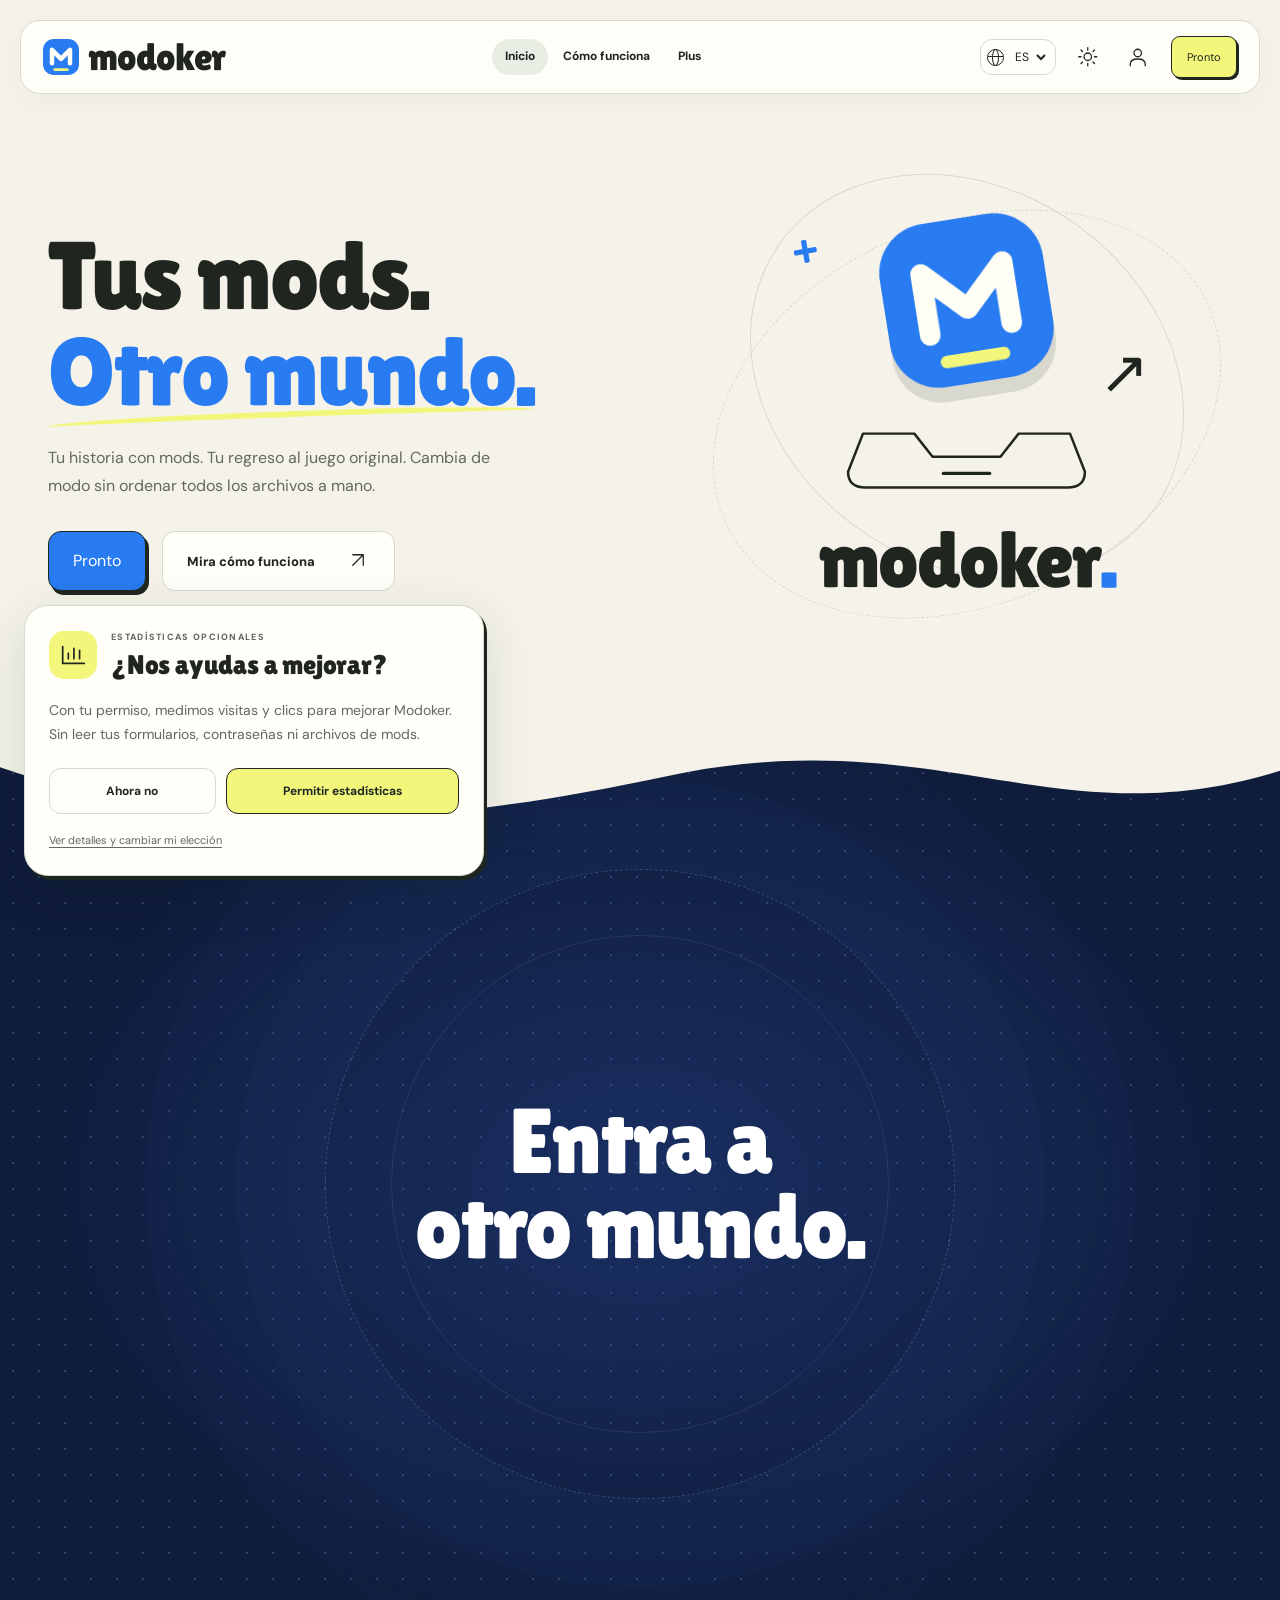
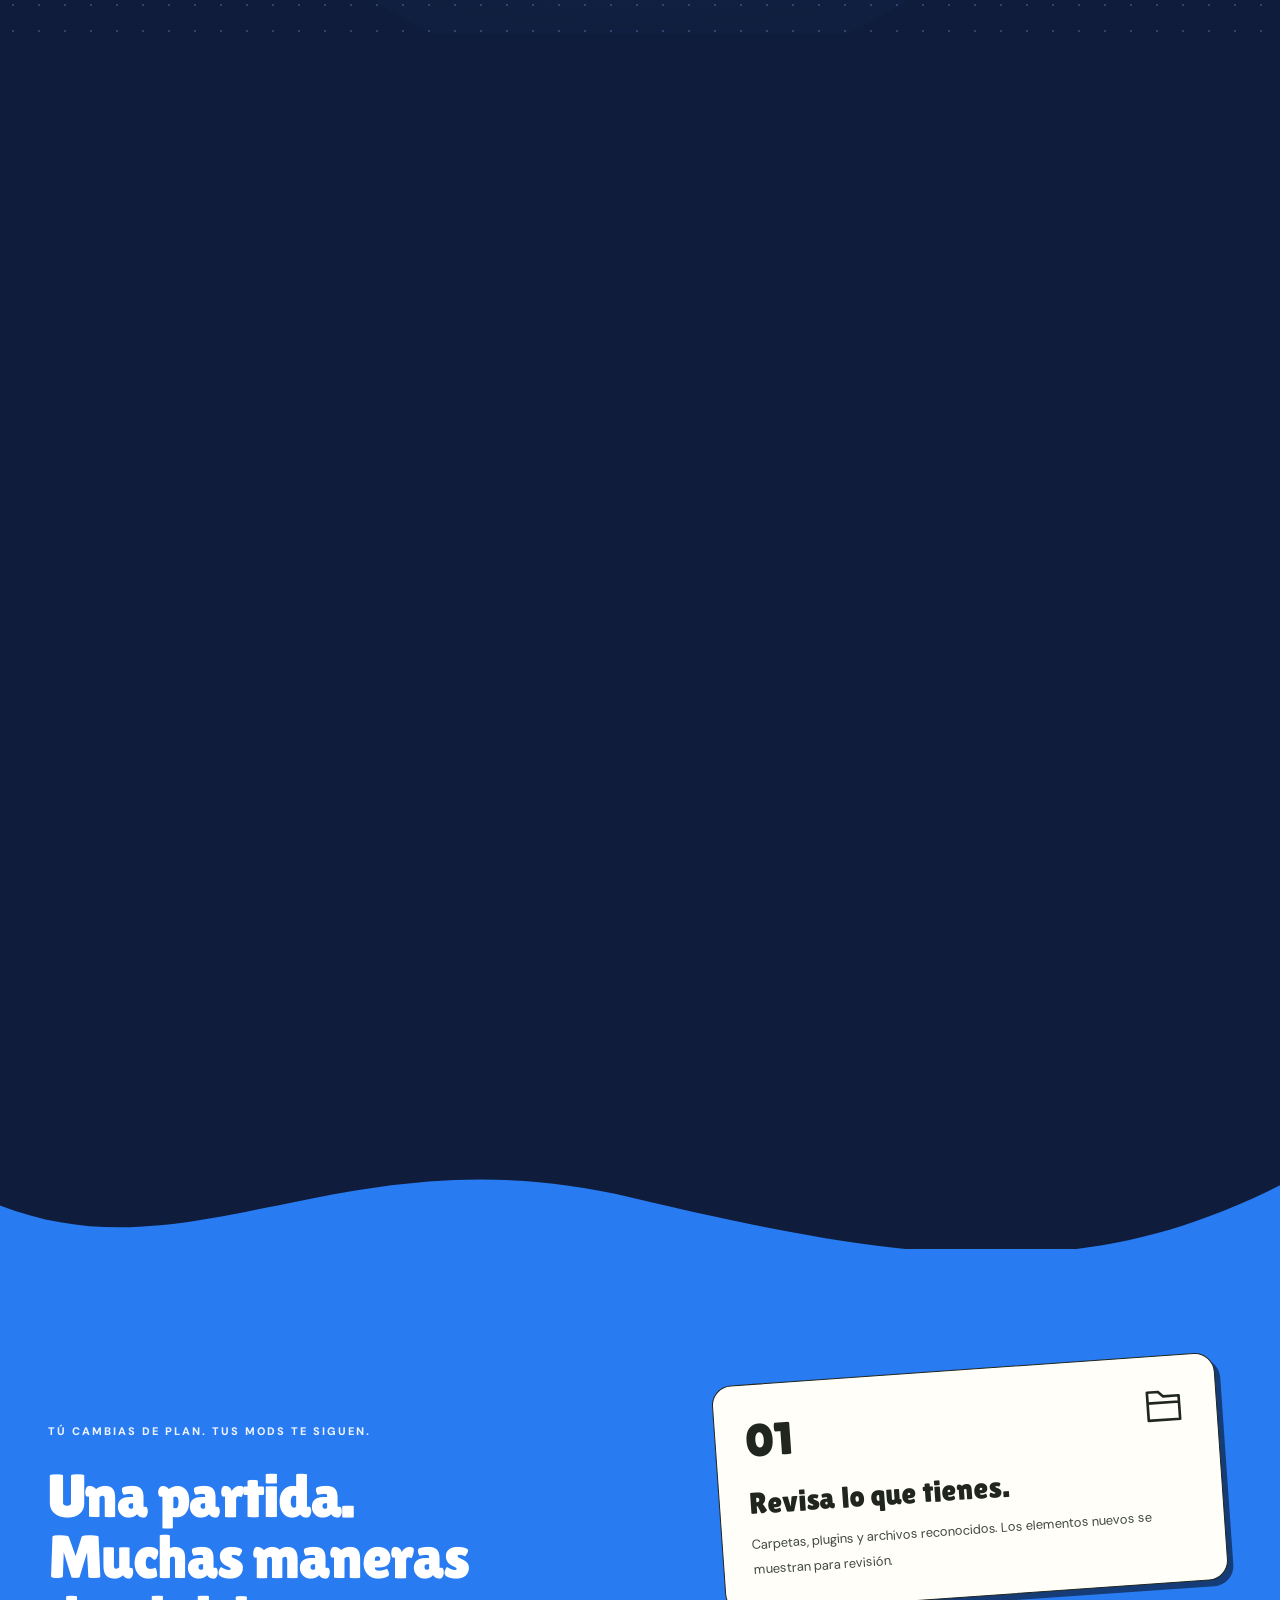
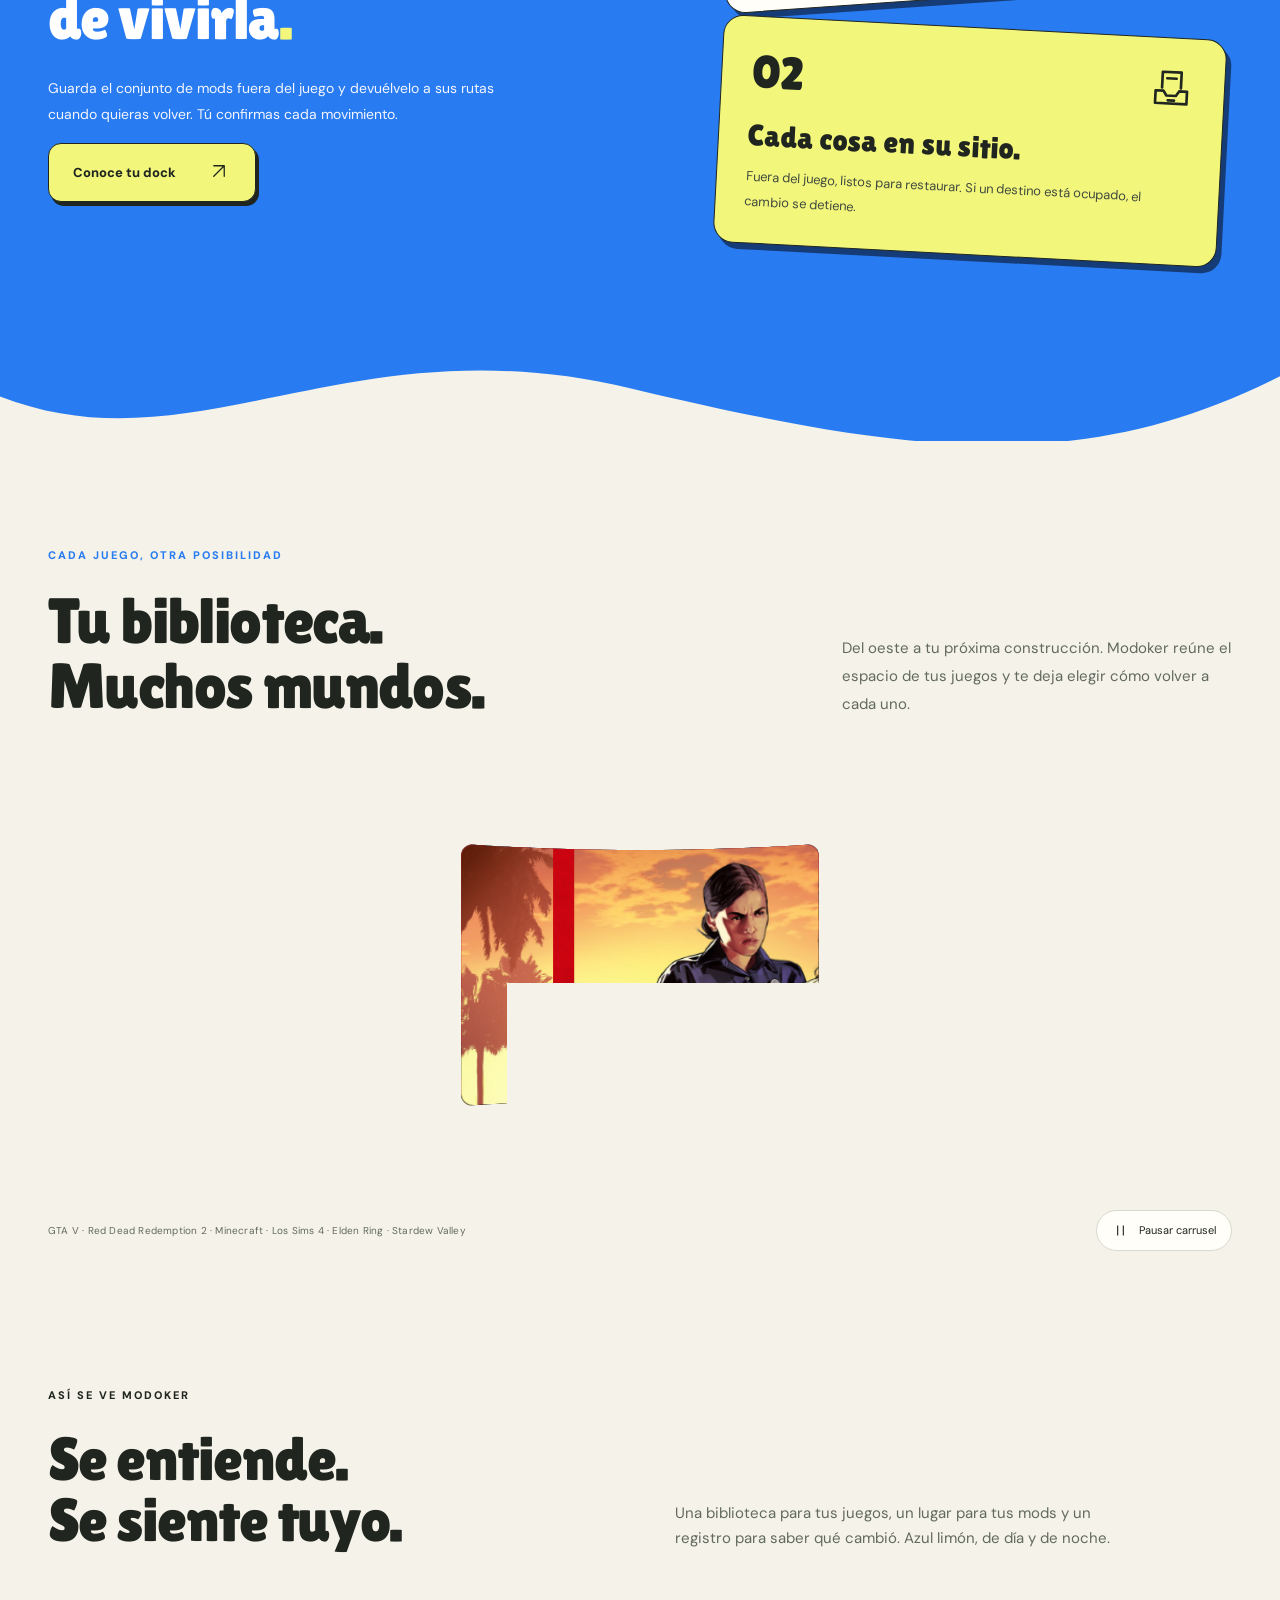
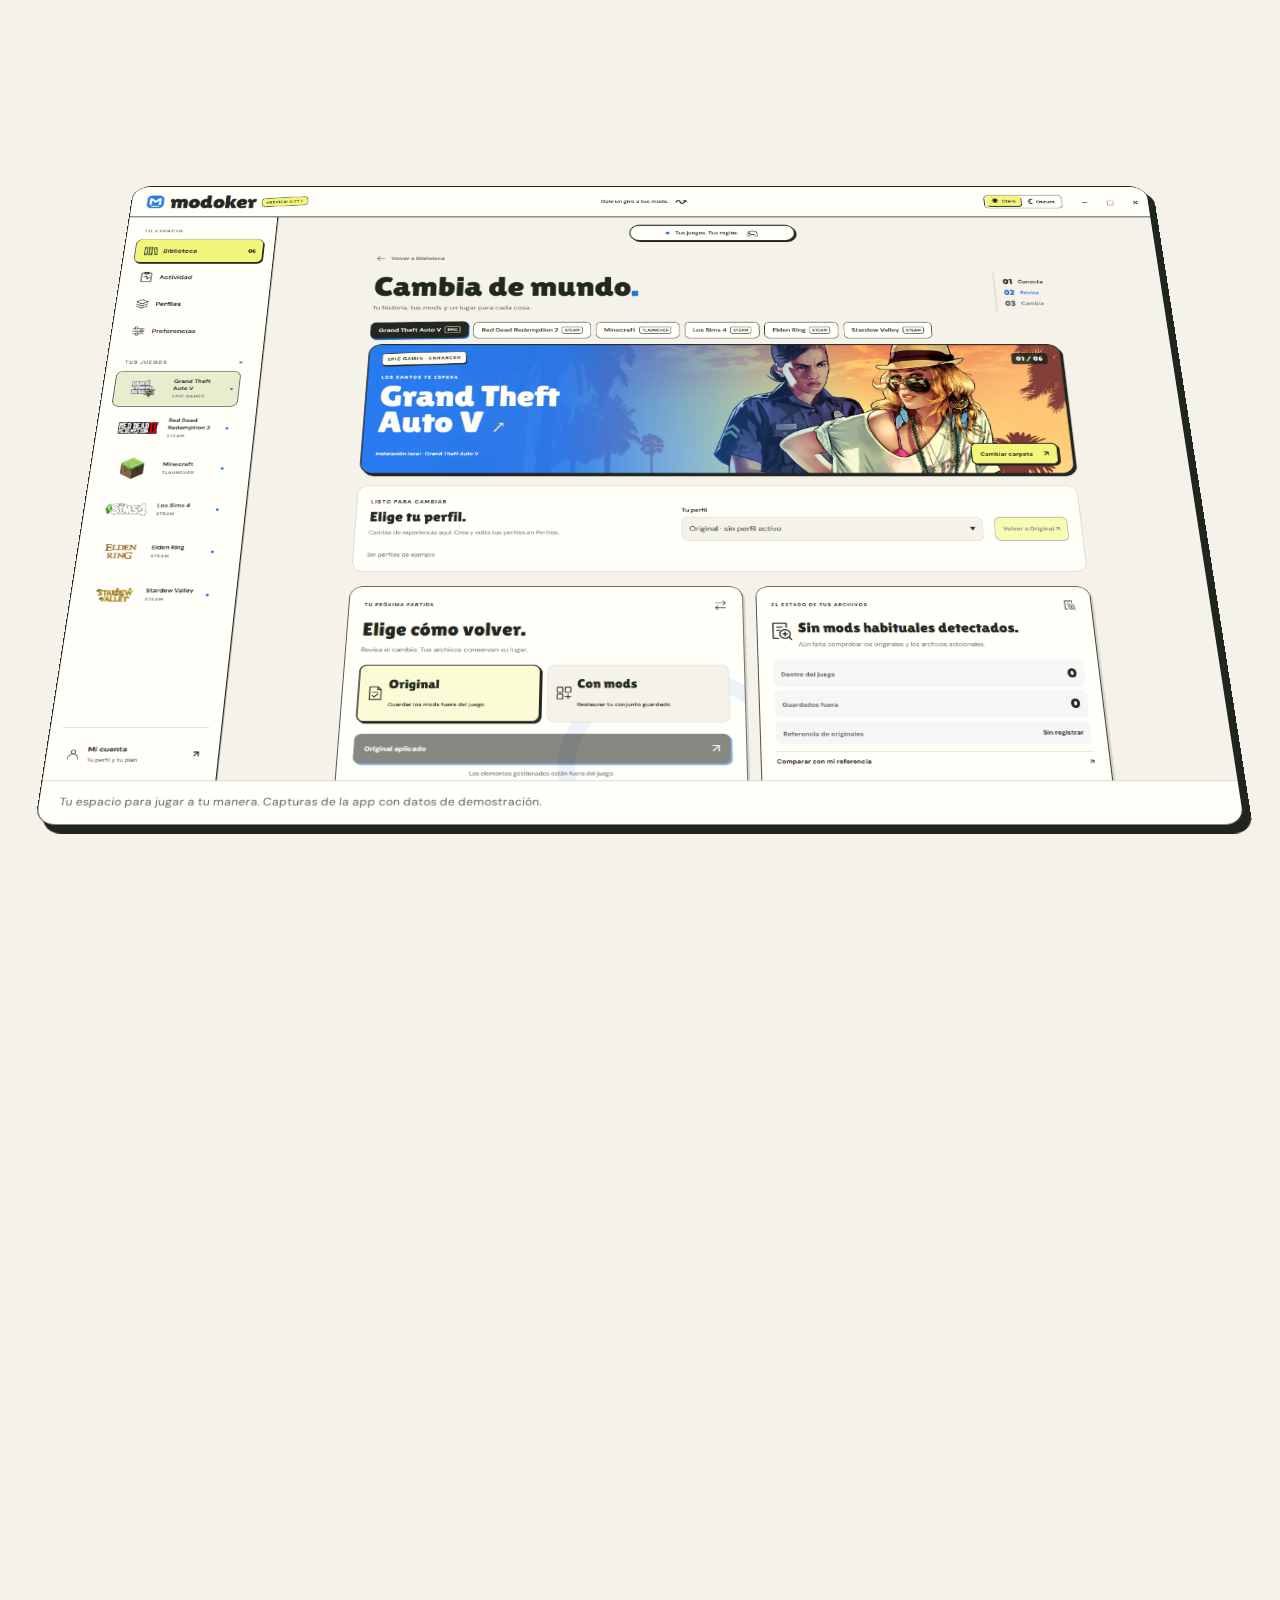
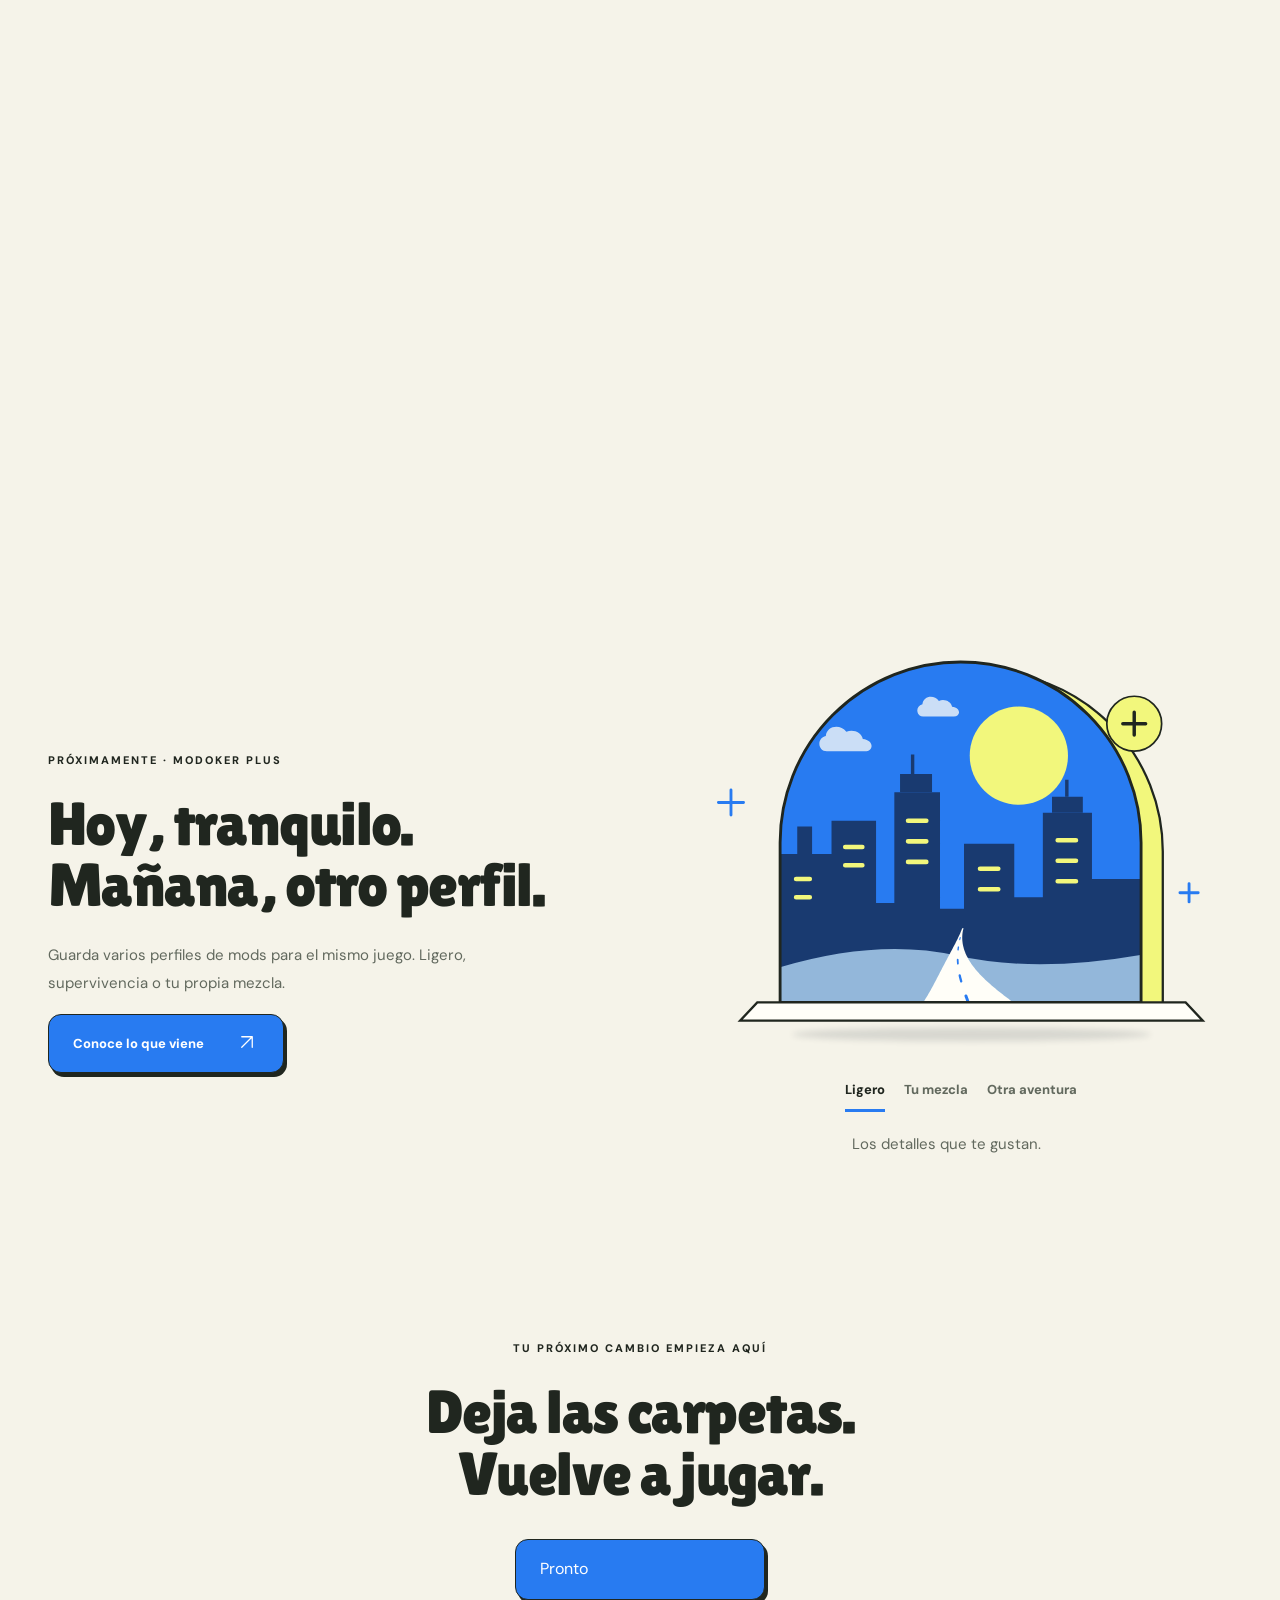
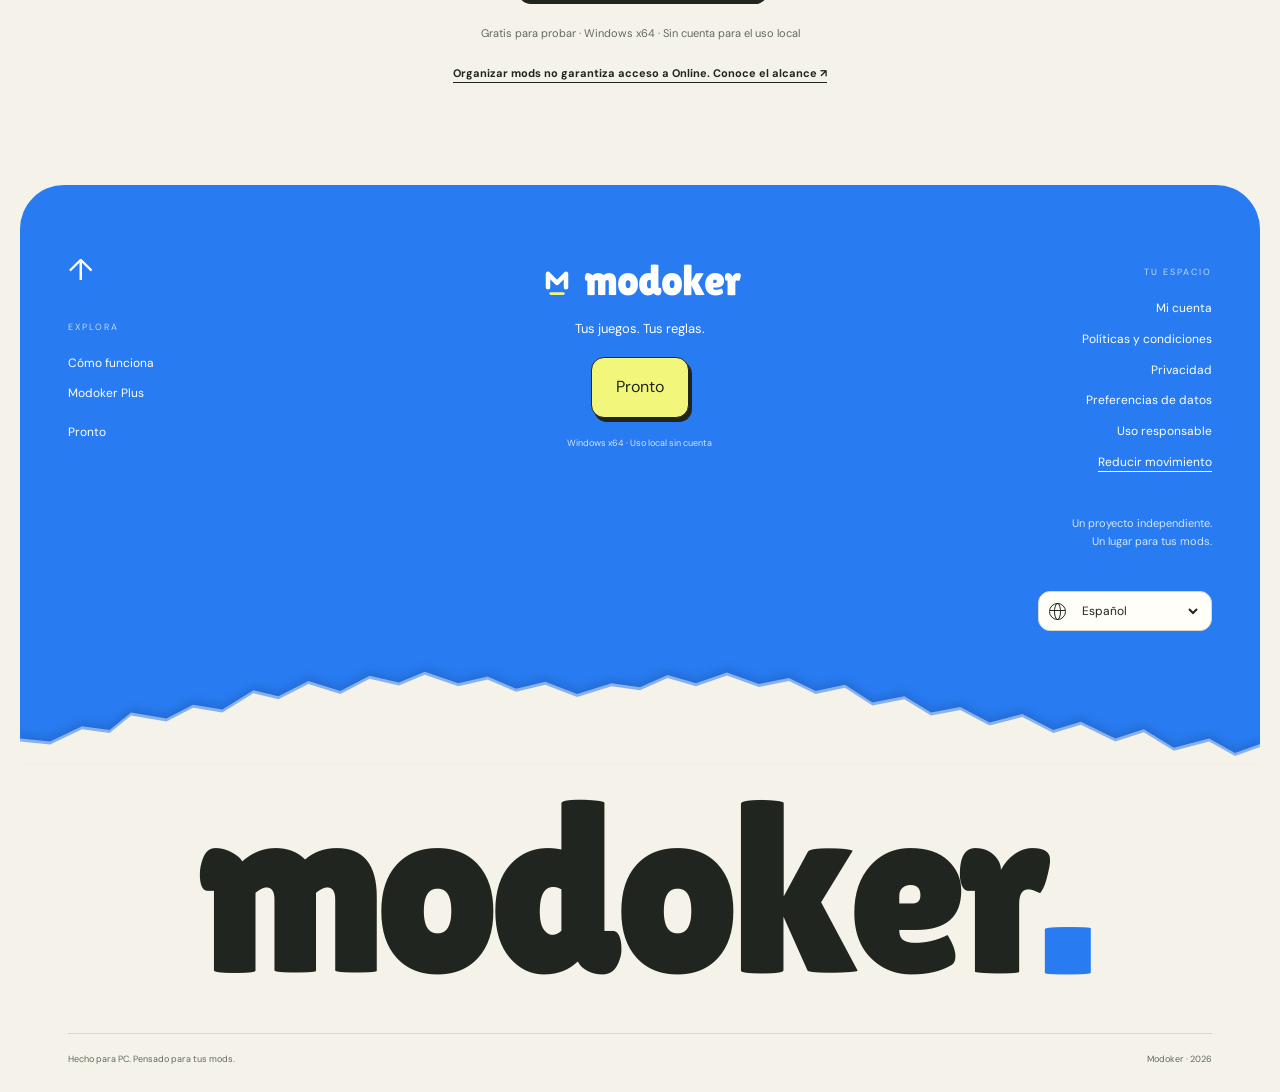
==== commit 463c8842: "Animate folder transfers and footer arrival; stabilize carousel loop and refresh installer metadata" ====
--- a/index.html
+++ b/index.html
@@ -1,4 +1,4 @@
-<!doctype html><html lang="es"><head><meta charset="utf-8"><meta name="viewport" content="width=device-width,initial-scale=1"><meta name="description" content="Organiza tus mods, guarda perfiles y cambia de experiencia en tus juegos con Modoker para Windows."><meta name="theme-color" content="#f5f3e9"><meta property="og:title" content="Modoker — Tus juegos. Tus reglas."><meta property="og:description" content="Organiza tus mods, guarda perfiles y cambia de experiencia en tus juegos con Modoker para Windows."><meta property="og:type" content="website"><meta property="og:url" content="https://modoker.vercel.app/index.html"><title>Modoker — Tus juegos. Tus reglas.</title><link rel="icon" href="assets/favicon.svg" type="image/svg+xml"><link rel="stylesheet" href="assets/site.css?v=0241"><link rel="stylesheet" href="assets/experience.css"><script src="assets/site.js?v=soon1" defer></script><script src="assets/experience.js" defer></script><link rel="stylesheet" href="assets/refinements.css?v=portal8"><script src="assets/vendor/supabase.js" defer></script><script src="assets/auth.js?v=name-required-1" defer></script><link rel="stylesheet" href="assets/account.css"><link rel="stylesheet" href="assets/game-tour.css?v=031"><link rel="stylesheet" href="assets/i18n.css?v=drawer4"><link rel="stylesheet" href="assets/coming-soon.css?v=2"><link rel="stylesheet" href="assets/web-analytics.css?v=2"><link rel="stylesheet" href="assets/home-plus-refinements.css?v=031"></head><body data-page="index.html"><a class="skip" href="#main">Saltar al contenido</a><header class="site-header"><div class="nav-shell"><a class="brand" href="index.html" aria-label="Modoker, inicio"><span class="brand-mark"><svg viewBox="0 0 40 40" aria-hidden="true"><rect width="40" height="40" rx="12" fill="#287bf1"/><path d="M10 27V12L20 22L30 12V27" fill="none" stroke="#fffef5" stroke-width="5" stroke-linecap="round" stroke-linejoin="round"/><path d="M13 34H27" stroke="#f2f77c" stroke-width="3" stroke-linecap="round"/></svg></span><span class="brand-name"><span style="--letter:0">m</span><span style="--letter:1">o</span><span style="--letter:2">d</span><span style="--letter:3">o</span><span style="--letter:4">k</span><span style="--letter:5">e</span><span style="--letter:6">r</span></span></a><nav id="main-nav" aria-label="Navegación principal"><a href="index.html" aria-current="page">Inicio</a><a href="como-funciona.html" >Cómo funciona</a><a href="plus.html" >Plus</a></nav><div class="nav-actions"><button class="theme-toggle" aria-label="Cambiar entre claro y oscuro"><svg class="icon " viewBox="0 0 28 28" aria-hidden="true" fill="none" stroke="currentColor" stroke-width="1.7" stroke-linecap="round" stroke-linejoin="round"><circle cx="13" cy="13" r="5"/><path d="M13 1V4M13 22V25M1 13H4M22 13H25M4 4L6 6M20 20L22 22M4 22L6 20M20 6L22 4"/></svg></button><a href="cuenta.html" class="account-link" aria-label="Iniciar sesión o registrarse" title="Iniciar sesión o registrarse"><svg class="icon " viewBox="0 0 28 28" aria-hidden="true" fill="none" stroke="currentColor" stroke-width="1.7" stroke-linecap="round" stroke-linejoin="round"><circle cx="13" cy="8" r="5"/><path d="M3 25V23Q3 16 13 16Q23 16 23 23V25"/></svg></a><a class="btn small lemon coming-soon" href="descarga.html" title="Conoce el lanzamiento de Modoker para Windows">Pronto</a><button class="menu-toggle" aria-label="Abrir menú" aria-controls="mobile-menu" aria-expanded="false"><svg class="icon " viewBox="0 0 28 28" aria-hidden="true" fill="none" stroke="currentColor" stroke-width="1.7" stroke-linecap="round" stroke-linejoin="round"><path d="M3 6H23M3 13H23M3 20H23"/></svg></button></div></div></header><dialog id="mobile-menu" class="mobile-drawer" aria-labelledby="mobile-menu-title"><div class="drawer-top"><span id="mobile-menu-title">Tu espacio.</span><button class="drawer-close" aria-label="Cerrar menú">×</button></div><nav aria-label="Navegación móvil"><a href="index.html"><span>01</span>Inicio</a><a href="como-funciona.html"><span>02</span>Cómo funciona</a><a href="plus.html"><span>03</span>Modoker Plus</a></nav><div class="drawer-account"><a class="btn blue" href="cuenta.html">Iniciar sesión <span aria-hidden="true">↗</span></a><a href="cuenta.html#registro">Crear una cuenta <span aria-hidden="true">↗</span></a></div><div class="drawer-bottom"><span>Tu interfaz</span><button class="drawer-theme" aria-label="Cambiar entre claro y oscuro"><span aria-hidden="true">◐</span> Claro / Oscuro</button></div></dialog><main id="main">
+<!doctype html><html lang="es"><head><meta charset="utf-8"><meta name="viewport" content="width=device-width,initial-scale=1"><meta name="description" content="Organiza tus mods, guarda perfiles y cambia de experiencia en tus juegos con Modoker para Windows."><meta name="theme-color" content="#f5f3e9"><meta property="og:title" content="Modoker — Tus juegos. Tus reglas."><meta property="og:description" content="Organiza tus mods, guarda perfiles y cambia de experiencia en tus juegos con Modoker para Windows."><meta property="og:type" content="website"><meta property="og:url" content="https://modoker.vercel.app/index.html"><title>Modoker — Tus juegos. Tus reglas.</title><link rel="icon" href="assets/favicon.svg" type="image/svg+xml"><link rel="stylesheet" href="assets/site.css?v=0241"><link rel="stylesheet" href="assets/experience.css"><script src="assets/site.js?v=soon1" defer></script><script src="assets/experience.js" defer></script><link rel="stylesheet" href="assets/refinements.css?v=portal8"><script src="assets/vendor/supabase.js" defer></script><script src="assets/auth.js?v=name-required-1" defer></script><link rel="stylesheet" href="assets/account.css"><link rel="stylesheet" href="assets/game-tour.css?v=031"><link rel="stylesheet" href="assets/i18n.css?v=drawer4"><link rel="stylesheet" href="assets/coming-soon.css?v=2"><link rel="stylesheet" href="assets/web-analytics.css?v=2"><link rel="stylesheet" href="assets/home-plus-refinements.css?v=032"><link rel="stylesheet" href="assets/footer-arrival.css?v=032"></head><body data-page="index.html"><a class="skip" href="#main">Saltar al contenido</a><header class="site-header"><div class="nav-shell"><a class="brand" href="index.html" aria-label="Modoker, inicio"><span class="brand-mark"><svg viewBox="0 0 40 40" aria-hidden="true"><rect width="40" height="40" rx="12" fill="#287bf1"/><path d="M10 27V12L20 22L30 12V27" fill="none" stroke="#fffef5" stroke-width="5" stroke-linecap="round" stroke-linejoin="round"/><path d="M13 34H27" stroke="#f2f77c" stroke-width="3" stroke-linecap="round"/></svg></span><span class="brand-name"><span style="--letter:0">m</span><span style="--letter:1">o</span><span style="--letter:2">d</span><span style="--letter:3">o</span><span style="--letter:4">k</span><span style="--letter:5">e</span><span style="--letter:6">r</span></span></a><nav id="main-nav" aria-label="Navegación principal"><a href="index.html" aria-current="page">Inicio</a><a href="como-funciona.html" >Cómo funciona</a><a href="plus.html" >Plus</a></nav><div class="nav-actions"><button class="theme-toggle" aria-label="Cambiar entre claro y oscuro"><svg class="icon " viewBox="0 0 28 28" aria-hidden="true" fill="none" stroke="currentColor" stroke-width="1.7" stroke-linecap="round" stroke-linejoin="round"><circle cx="13" cy="13" r="5"/><path d="M13 1V4M13 22V25M1 13H4M22 13H25M4 4L6 6M20 20L22 22M4 22L6 20M20 6L22 4"/></svg></button><a href="cuenta.html" class="account-link" aria-label="Iniciar sesión o registrarse" title="Iniciar sesión o registrarse"><svg class="icon " viewBox="0 0 28 28" aria-hidden="true" fill="none" stroke="currentColor" stroke-width="1.7" stroke-linecap="round" stroke-linejoin="round"><circle cx="13" cy="8" r="5"/><path d="M3 25V23Q3 16 13 16Q23 16 23 23V25"/></svg></a><a class="btn small lemon coming-soon" href="descarga.html" title="Conoce el lanzamiento de Modoker para Windows">Pronto</a><button class="menu-toggle" aria-label="Abrir menú" aria-controls="mobile-menu" aria-expanded="false"><svg class="icon " viewBox="0 0 28 28" aria-hidden="true" fill="none" stroke="currentColor" stroke-width="1.7" stroke-linecap="round" stroke-linejoin="round"><path d="M3 6H23M3 13H23M3 20H23"/></svg></button></div></div></header><dialog id="mobile-menu" class="mobile-drawer" aria-labelledby="mobile-menu-title"><div class="drawer-top"><span id="mobile-menu-title">Tu espacio.</span><button class="drawer-close" aria-label="Cerrar menú">×</button></div><nav aria-label="Navegación móvil"><a href="index.html"><span>01</span>Inicio</a><a href="como-funciona.html"><span>02</span>Cómo funciona</a><a href="plus.html"><span>03</span>Modoker Plus</a></nav><div class="drawer-account"><a class="btn blue" href="cuenta.html">Iniciar sesión <span aria-hidden="true">↗</span></a><a href="cuenta.html#registro">Crear una cuenta <span aria-hidden="true">↗</span></a></div><div class="drawer-bottom"><span>Tu interfaz</span><button class="drawer-theme" aria-label="Cambiar entre claro y oscuro"><span aria-hidden="true">◐</span> Claro / Oscuro</button></div></dialog><main id="main">
 <section class="home-hero wrap" data-metric-section="s0"><div class="hero-copy reveal"><h1>Tus mods.<br><span class="underlined">Otro mundo.</span></h1><p class="lede">Tu historia con mods. Tu regreso al juego original. Cambia de modo sin ordenar todos los archivos a mano.</p><div class="hero-actions"><a class="btn blue coming-soon" href="descarga.html" title="Conoce el lanzamiento de Modoker para Windows">Pronto</a><a class="btn quiet" href="como-funciona.html">Mira cómo funciona<svg class="icon " viewBox="0 0 28 28" aria-hidden="true" fill="none" stroke="currentColor" stroke-width="1.7" stroke-linecap="round" stroke-linejoin="round"><path d="M5 19L19 5M5 5H19V19"/></svg></a></div></div><div class="hero-brand-scene reveal" data-parallax aria-label="El dock de Modoker"><div class="brand-orbit" aria-hidden="true"></div><div class="brand-orbit second" aria-hidden="true"></div><div class="hero-brand-art"><div class="brand-spark spark-one" aria-hidden="true">+</div><div class="hero-emblem"><svg viewBox="0 0 40 40" aria-hidden="true"><rect width="40" height="40" rx="12" fill="#287bf1"/><path d="M10 27V12L20 22L30 12V27" fill="none" stroke="#fffef5" stroke-width="5" stroke-linecap="round" stroke-linejoin="round"/><path d="M13 34H27" stroke="#f2f77c" stroke-width="3" stroke-linecap="round"/></svg></div><svg class="hero-tray" viewBox="0 0 320 100" fill="none" aria-hidden="true"><path d="M35 26H97L119 54H201L223 26H285L303 72Q303 91 282 91H38Q17 91 17 72Z" stroke="currentColor" stroke-width="3" stroke-linejoin="round"/><path d="M132 74H188" stroke="currentColor" stroke-width="4" stroke-linecap="round"/></svg><span class="brand-spark spark-two" aria-hidden="true">↗</span><div class="hero-wordmark">modoker<span>.</span></div></div></div></section>
 <section class="immersive-world" aria-label="Explora otro mundo al hacer scroll" data-metric-section="s1"><div class="world-scene"><svg class="world-entry-wave" viewBox="0 0 1440 100" preserveAspectRatio="none" aria-hidden="true"><path d="M0 0H1440V42C1190 120 1050 -15 750 48S230 115 0 38Z"/></svg><div class="world-rings" aria-hidden="true"></div><div class="world-title"><h2>Entra a<br>otro mundo.</h2></div><div class="world-track"><figure class="world-card world-logo" style="--x:-30vw;--y:-22vh;--r:-9deg"><img src="assets/gta5-logo.png" alt="Grand Theft Auto V" loading="lazy"></figure><figure class="world-card world-logo" style="--x:30vw;--y:-22vh;--r:8deg"><img src="assets/rdr2-logo.png" alt="Red Dead Redemption 2" loading="lazy"></figure><figure class="world-card world-logo" style="--x:-31vw;--y:26vh;--r:-6deg"><img src="assets/minecraft-logo.svg" alt="Minecraft" loading="lazy"></figure><figure class="world-card world-logo" style="--x:31vw;--y:26vh;--r:7deg"><img src="assets/sims4-logo.png" alt="Los Sims 4" loading="lazy"></figure><figure class="world-card world-logo" style="--x:0vw;--y:-32vh;--r:2deg"><img src="assets/elden-dark.png" alt="Elden Ring" loading="lazy"></figure><figure class="world-card world-logo" style="--x:0vw;--y:33vh;--r:-2deg"><img src="assets/stardew-dark.png" alt="Stardew Valley" loading="lazy"></figure></div></div></section>
 <section class="blue-section open-wave" data-metric-section="s2"><svg class="section-wave wave-in" viewBox="0 0 1440 95" preserveAspectRatio="none" aria-hidden="true"><path d="M0 50C220 125 390 -25 710 42S1220 128 1440 30V95H0Z"/></svg><div class="wrap feature-story"><div class="reveal"><span class="eyebrow">TÚ CAMBIAS DE PLAN. TUS MODS TE SIGUEN.</span><h2>Una partida.<br>Muchas maneras<br>de vivirla<span class="lemon-text">.</span></h2><p>Guarda el conjunto de mods fuera del juego y devuélvelo a sus rutas cuando quieras volver. Tú confirmas cada movimiento.</p><a class="btn lemon" href="como-funciona.html">Conoce tu dock<svg class="icon " viewBox="0 0 28 28" aria-hidden="true" fill="none" stroke="currentColor" stroke-width="1.7" stroke-linecap="round" stroke-linejoin="round"><path d="M5 19L19 5M5 5H19V19"/></svg></a></div><div class="story-stack reveal"><div class="story-card"><b>01</b><svg class="icon " viewBox="0 0 28 28" aria-hidden="true" fill="none" stroke="currentColor" stroke-width="1.7" stroke-linecap="round" stroke-linejoin="round"><path d="M3 8V4H10L13 7H23V22H3ZM3 11H23"/></svg><strong>Revisa lo que tienes.</strong><p>Carpetas, plugins y archivos reconocidos. Los elementos nuevos se muestran para revisión.</p></div><div class="story-card"><b>02</b><svg class="icon " viewBox="0 0 28 28" aria-hidden="true" fill="none" stroke="currentColor" stroke-width="1.7" stroke-linecap="round" stroke-linejoin="round"><path d="M7 13V3H19V13M10 7H16M3 15H8L10 18H16L18 15H23V23H3ZM11 21H15"/></svg><strong>Cada cosa en su sitio.</strong><p>Fuera del juego, listos para restaurar. Si un destino está ocupado, el cambio se detiene.</p></div></div></div><svg class="section-wave wave-out" viewBox="0 0 1440 95" preserveAspectRatio="none" aria-hidden="true"><path d="M0 50C220 125 390 -25 710 42S1220 128 1440 30V95H0Z"/></svg></section>
@@ -10,4 +10,4 @@
 <figure class="tour-window"><div class="tour-frames"><img src="assets/modoker-gta-light.png?v=031" width="1920" height="1280" data-tour-image="gta-light" alt="Interfaz de Modoker con Grand Theft Auto V, modo claro" aria-hidden="false" loading="lazy"><img src="assets/modoker-gta-dark.png?v=031" width="1920" height="1280" data-tour-image="gta-dark" alt="Interfaz de Modoker con Grand Theft Auto V, modo oscuro" aria-hidden="true" loading="lazy"><img src="assets/modoker-rdr-light.png?v=031" width="1920" height="1280" data-tour-image="rdr-light" alt="Interfaz de Modoker con Red Dead Redemption 2, modo claro" aria-hidden="true" loading="lazy"><img src="assets/modoker-rdr-dark.png?v=031" width="1920" height="1280" data-tour-image="rdr-dark" alt="Interfaz de Modoker con Red Dead Redemption 2, modo oscuro" aria-hidden="true" loading="lazy"><img src="assets/modoker-minecraft-light.png?v=031" width="1920" height="1280" data-tour-image="minecraft-light" alt="Interfaz de Modoker con Minecraft Java, modo claro" aria-hidden="true" loading="lazy"><img src="assets/modoker-minecraft-dark.png?v=031" width="1920" height="1280" data-tour-image="minecraft-dark" alt="Interfaz de Modoker con Minecraft Java, modo oscuro" aria-hidden="true" loading="lazy"><img src="assets/modoker-sims-light.png?v=031" width="1920" height="1280" data-tour-image="sims-light" alt="Interfaz de Modoker con Los Sims 4, modo claro" aria-hidden="true" loading="lazy"><img src="assets/modoker-sims-dark.png?v=031" width="1920" height="1280" data-tour-image="sims-dark" alt="Interfaz de Modoker con Los Sims 4, modo oscuro" aria-hidden="true" loading="lazy"><img src="assets/modoker-elden-light.png?v=031" width="1920" height="1280" data-tour-image="elden-light" alt="Interfaz de Modoker con Elden Ring, modo claro" aria-hidden="true" loading="lazy"><img src="assets/modoker-elden-dark.png?v=031" width="1920" height="1280" data-tour-image="elden-dark" alt="Interfaz de Modoker con Elden Ring, modo oscuro" aria-hidden="true" loading="lazy"><img src="assets/modoker-stardew-light.png?v=031" width="1920" height="1280" data-tour-image="stardew-light" alt="Interfaz de Modoker con Stardew Valley, modo claro" aria-hidden="true" loading="lazy"><img src="assets/modoker-stardew-dark.png?v=031" width="1920" height="1280" data-tour-image="stardew-dark" alt="Interfaz de Modoker con Stardew Valley, modo oscuro" aria-hidden="true" loading="lazy"></div><figcaption>Tu espacio para jugar a tu manera. Capturas de la app con datos de demostración.</figcaption></figure>
 </div></div></section>
 <section class="lemon-section" data-metric-section="s4"><div class="wrap next-story"><div class="reveal"><span class="eyebrow">PRÓXIMAMENTE · MODOKER PLUS</span><h2>Hoy, tranquilo.<br>Mañana, otro perfil.</h2><p>Guarda varios perfiles de mods para el mismo juego. Ligero, supervivencia o tu propia mezcla.</p><a class="btn ink" href="plus.html">Conoce lo que viene<svg class="icon " viewBox="0 0 28 28" aria-hidden="true" fill="none" stroke="currentColor" stroke-width="1.7" stroke-linecap="round" stroke-linejoin="round"><path d="M5 19L19 5M5 5H19V19"/></svg></a></div><div class="mix-scene" data-mix="light" aria-label="Ejemplo visual de perfiles futuros"><svg class="profile-portal" viewBox="0 0 500 365" aria-hidden="true"><defs><clipPath id="profile-arch"><path d="M92 305V165A158 158 0 0 1 408 165V305Z"/></clipPath></defs><ellipse cx="259.5" cy="333" rx="157" ry="6" class="portal-shadow"/><path class="portal-depth" d="M111 310V173A158 158 0 0 1 427 173V310Z"/><g clip-path="url(#profile-arch)"><rect class="portal-sky" x="90" y="0" width="320" height="310"/><circle class="portal-sun" cx="301" cy="89" r="43"/><g class="portal-stars" fill="#fffef8"><circle cx="171" cy="70" r="2"/><circle cx="221" cy="35" r="2"/><circle cx="334" cy="144" r="2"/><path d="M138 103V117M131 110H145M267 58V68M262 63H272" stroke="#fffef8" stroke-width="2"/></g><g class="portal-clouds" fill="#fffef8" opacity=".76"><path transform="translate(150 78) scale(.9)" d="M-19 8C-28 8-29-5-20-7C-19-17-6-19 0-11C7-14 15-10 16-4C27-3 27 8 18 8H-19Z"/><path transform="translate(231 49) scale(.72)" d="M-19 8C-28 8-29-5-20-7C-19-17-6-19 0-11C7-14 15-10 16-4C27-3 27 8 18 8H-19Z"/></g><g class="portal-city"><path d="M107 175V151H120V175M197 121V105H225V121M330 139V125H357V139" fill="#193a70"/><path d="M208 105V88M343 125V110" stroke="#193a70" stroke-width="3"/><path d="M78 244V175H137V146H176V218H192V121H232V223H253V166H297V213H322V139H365V197H422V305H78Z" fill="#193a70"/><path d="M106 197H118M106 213H118M149 169H164M149 185H164M204 146H220M204 164H220M204 182H220M267 188H283M267 206H283M335 163H351M335 181H351M335 199H351" stroke="#f2f77c" stroke-width="4" stroke-linecap="round"/></g><g class="portal-wild"><path d="M65 266L161 123L216 201L288 95L430 268V310H65Z" fill="#1e4c72"/><path d="M132 166L161 123L191 167L170 159L158 173L148 159ZM264 131L288 95L319 134L300 125L286 140L276 125Z" fill="#fffef8"/><path class="portal-bird" transform="translate(233 122) scale(.75) translate(-241 -133)" fill="#fffef8" d="M220 126C228 125 236 130 241 136C245 127 253 121 262 122C253 126 247 132 244 140L241 143L238 140C232 132 226 128 220 126Z"/><path d="M94 285L108 226L123 285M139 288L155 215L174 288M335 285L355 211L375 285M379 294L397 239L415 294" fill="#123f3c"/></g><path d="M60 285Q165 246 246 264T440 257V315H60Z" fill="#93b7da"/><g class="portal-road-city"><path fill="#fffef8" d="M251.400 240.000L251.165 240.690L250.912 241.380L250.646 242.070L250.370 242.760L250.084 243.450L249.791 244.140L249.489 244.830L249.181 245.520L248.867 246.210L248.547 246.900L248.222 247.590L247.892 248.280L247.558 248.970L247.219 249.660L246.877 250.350L246.532 251.040L246.183 251.730L245.832 252.420L245.478 253.110L245.122 253.800L244.764 254.490L244.404 255.180L244.042 255.870L243.679 256.560L243.314 257.250L242.949 257.940L242.582 258.630L242.215 259.320L241.847 260.010L241.479 260.700L241.111 261.390L240.742 262.080L240.373 262.770L240.005 263.460L239.636 264.150L239.268 264.840L238.900 265.530L238.532 266.220L238.165 266.910L237.798 267.600L237.432 268.290L237.066 268.980L236.701 269.670L236.337 270.360L235.973 271.050L235.610 271.740L235.248 272.430L234.886 273.120L234.525 273.810L234.165 274.500L233.806 275.190L233.446 275.880L233.088 276.570L232.730 277.260L232.372 277.950L232.015 278.640L231.658 279.330L231.301 280.020L230.944 280.710L230.587 281.400L230.230 282.090L229.873 282.780L229.515 283.470L229.157 284.160L228.799 284.850L228.439 285.540L228.079 286.230L227.718 286.920L227.355 287.610L226.991 288.300L226.626 288.990L226.259 289.680L225.890 290.370L225.518 291.060L225.145 291.750L224.769 292.440L224.390 293.130L224.009 293.820L223.624 294.510L223.236 295.200L222.845 295.890L222.449 296.580L222.050 297.270L221.646 297.960L221.238 298.650L220.825 299.340L220.407 300.030L219.984 300.720L219.555 301.410L219.120 302.100L218.680 302.790L218.233 303.480L217.780 304.170L217.319 304.860L216.852 305.550L216.378 306.240L215.895 306.930L215.405 307.620L214.907 308.310L214.400 309.000L301.600 309.000L300.650 308.310L299.702 307.620L298.755 306.930L297.812 306.240L296.871 305.550L295.933 304.860L294.998 304.170L294.067 303.480L293.140 302.790L292.217 302.100L291.299 301.410L290.386 300.720L289.477 300.030L288.575 299.340L287.677 298.650L286.786 297.960L285.901 297.270L285.023 296.580L284.151 295.890L283.287 295.200L282.430 294.510L281.580 293.820L280.739 293.130L279.905 292.440L279.080 291.750L278.264 291.060L277.457 290.370L276.659 289.680L275.870 288.990L275.090 288.300L274.321 287.610L273.562 286.920L272.813 286.230L272.074 285.540L271.346 284.850L270.629 284.160L269.923 283.470L269.229 282.780L268.546 282.090L267.874 281.400L267.215 280.710L266.567 280.020L265.931 279.330L265.308 278.640L264.697 277.950L264.099 277.260L263.514 276.570L262.941 275.880L262.381 275.190L261.835 274.500L261.301 273.810L260.781 273.120L260.275 272.430L259.782 271.740L259.302 271.050L258.836 270.360L258.384 269.670L257.946 268.980L257.522 268.290L257.111 267.600L256.715 266.910L256.333 266.220L255.965 265.530L255.611 264.840L255.271 264.150L254.945 263.460L254.634 262.770L254.337 262.080L254.055 261.390L253.786 260.700L253.533 260.010L253.293 259.320L253.068 258.630L252.857 257.940L252.661 257.250L252.479 256.560L252.312 255.870L252.159 255.180L252.021 254.490L251.897 253.800L251.788 253.110L251.693 252.420L251.613 251.730L251.547 251.040L251.496 250.350L251.460 249.660L251.438 248.970L251.431 248.280L251.440 247.590L251.463 246.900L251.501 246.210L251.555 245.520L251.625 244.830L251.711 244.140L251.813 243.450L251.931 242.760L252.068 242.070L252.223 241.380L252.399 240.690L252.600 240.000Z"/><path d="M249.662 248.280L249.627 248.424L249.593 248.567L249.559 248.711L249.525 248.855L249.491 248.999L249.458 249.143L249.425 249.286L249.392 249.430L249.359 249.574L249.326 249.718L249.294 249.861L249.262 250.005" fill="none" stroke="#287bf1" stroke-width="0.964" stroke-linecap="round"/><path d="M248.079 256.560L248.052 256.761L248.025 256.962L247.999 257.164L247.973 257.365L247.948 257.566L247.924 257.767L247.900 257.969L247.876 258.170L247.854 258.371L247.831 258.572L247.810 258.774L247.789 258.975" fill="none" stroke="#287bf1" stroke-width="1.228" stroke-linecap="round"/><path d="M247.455 267.600L247.463 267.887L247.473 268.175L247.483 268.462L247.495 268.750L247.509 269.038L247.523 269.325L247.539 269.613L247.557 269.900L247.575 270.188L247.595 270.475L247.616 270.762L247.638 271.050" fill="none" stroke="#287bf1" stroke-width="1.58" stroke-linecap="round"/><path d="M249.231 281.400L249.328 281.831L249.428 282.262L249.530 282.694L249.634 283.125L249.741 283.556L249.849 283.988L249.960 284.419L250.072 284.850L250.187 285.281L250.304 285.712L250.422 286.144L250.542 286.575" fill="none" stroke="#287bf1" stroke-width="2.02" stroke-linecap="round"/><path d="M254.700 299.340L254.922 299.972L255.144 300.605L255.366 301.238L255.588 301.870L255.810 302.502L256.030 303.135L256.250 303.767L256.468 304.400L256.685 305.033L256.900 305.665L257.114 306.298L257.325 306.930" fill="none" stroke="#287bf1" stroke-width="2.592" stroke-linecap="round"/></g><g class="portal-road-wild"><path fill="#fffef8" d="M215.400 201.000L215.710 202.080L216.022 203.160L216.341 204.240L216.669 205.320L217.005 206.400L217.349 207.480L217.702 208.560L218.063 209.640L218.432 210.720L218.808 211.800L219.191 212.880L219.581 213.960L219.976 215.040L220.377 216.120L220.782 217.200L221.192 218.280L221.605 219.360L222.020 220.440L222.439 221.520L222.858 222.600L223.279 223.680L223.700 224.760L224.121 225.840L224.541 226.920L224.960 228.000L225.377 229.080L225.790 230.160L226.201 231.240L226.607 232.320L227.009 233.400L227.405 234.480L227.796 235.560L228.180 236.640L228.557 237.720L228.926 238.800L229.287 239.880L229.640 240.960L229.982 242.040L230.315 243.120L230.638 244.200L230.949 245.280L231.249 246.360L231.536 247.440L231.811 248.520L232.073 249.600L232.321 250.680L232.555 251.760L232.773 252.840L232.977 253.920L233.165 255.000L233.337 256.080L233.492 257.160L233.630 258.240L233.751 259.320L233.854 260.400L233.938 261.480L234.003 262.560L234.050 263.640L234.076 264.720L234.083 265.800L234.069 266.880L234.035 267.960L233.979 269.040L233.902 270.120L233.803 271.200L233.682 272.280L233.538 273.360L233.371 274.440L233.182 275.520L232.969 276.600L232.732 277.680L232.471 278.760L232.186 279.840L231.876 280.920L231.541 282.000L231.181 283.080L230.796 284.160L230.385 285.240L229.948 286.320L229.485 287.400L228.995 288.480L228.479 289.560L227.936 290.640L227.366 291.720L226.769 292.800L226.144 293.880L225.491 294.960L224.811 296.040L224.102 297.120L223.366 298.200L222.600 299.280L221.806 300.360L220.984 301.440L220.132 302.520L219.251 303.600L218.340 304.680L217.400 305.760L216.430 306.840L215.430 307.920L214.400 309.000L301.600 309.000L301.173 307.920L300.726 306.840L300.260 305.760L299.774 304.680L299.269 303.600L298.745 302.520L298.202 301.440L297.641 300.360L297.061 299.280L296.463 298.200L295.847 297.120L295.213 296.040L294.562 294.960L293.894 293.880L293.208 292.800L292.506 291.720L291.787 290.640L291.053 289.560L290.302 288.480L289.535 287.400L288.753 286.320L287.956 285.240L287.144 284.160L286.317 283.080L285.476 282.000L284.621 280.920L283.753 279.840L282.871 278.760L281.976 277.680L281.068 276.600L280.148 275.520L279.215 274.440L278.272 273.360L277.316 272.280L276.350 271.200L275.374 270.120L274.387 269.040L273.391 267.960L272.385 266.880L271.370 265.800L270.347 264.720L269.316 263.640L268.277 262.560L267.232 261.480L266.179 260.400L265.121 259.320L264.056 258.240L262.987 257.160L261.913 256.080L260.835 255.000L259.753 253.920L258.668 252.840L257.581 251.760L256.492 250.680L255.402 249.600L254.311 248.520L253.220 247.440L252.129 246.360L251.039 245.280L249.951 244.200L248.866 243.120L247.783 242.040L246.705 240.960L245.630 239.880L244.561 238.800L243.498 237.720L242.441 236.640L241.391 235.560L240.349 234.480L239.316 233.400L238.292 232.320L237.279 231.240L236.276 230.160L235.285 229.080L234.307 228.000L233.342 226.920L232.392 225.840L231.456 224.760L230.536 223.680L229.633 222.600L228.748 221.520L227.881 220.440L227.034 219.360L226.207 218.280L225.401 217.200L224.617 216.120L223.857 215.040L223.120 213.960L222.409 212.880L221.724 211.800L221.067 210.720L220.437 209.640L219.838 208.560L219.269 207.480L218.733 206.400L218.230 205.320L217.763 204.240L217.333 203.160L216.944 202.080L216.600 201.000Z"/><path d="M221.350 213.960L221.467 214.185L221.584 214.410L221.702 214.635L221.821 214.860L221.940 215.085L222.060 215.310L222.181 215.535L222.302 215.760L222.424 215.985L222.546 216.210L222.669 216.435L222.792 216.660" fill="none" stroke="#287bf1" stroke-width="0.964" stroke-linecap="round"/><path d="M228.942 226.920L229.143 227.235L229.345 227.550L229.547 227.865L229.749 228.180L229.953 228.495L230.156 228.810L230.360 229.125L230.564 229.440L230.769 229.755L230.974 230.070L231.180 230.385L231.386 230.700" fill="none" stroke="#287bf1" stroke-width="1.228" stroke-linecap="round"/><path d="M240.295 244.200L240.587 244.650L240.878 245.100L241.168 245.550L241.458 246.000L241.746 246.450L242.034 246.900L242.321 247.350L242.606 247.800L242.891 248.250L243.174 248.700L243.456 249.150L243.737 249.600" fill="none" stroke="#287bf1" stroke-width="1.58" stroke-linecap="round"/><path d="M252.727 265.800L253.041 266.475L253.350 267.150L253.653 267.825L253.950 268.500L254.241 269.175L254.526 269.850L254.804 270.525L255.077 271.200L255.343 271.875L255.602 272.550L255.855 273.225L256.101 273.900" fill="none" stroke="#287bf1" stroke-width="2.02" stroke-linecap="round"/><path d="M260.019 293.880L260.027 294.870L260.016 295.860L259.986 296.850L259.937 297.840L259.868 298.830L259.780 299.820L259.672 300.810L259.544 301.800L259.396 302.790L259.228 303.780L259.039 304.770L258.830 305.760" fill="none" stroke="#287bf1" stroke-width="2.592" stroke-linecap="round"/></g></g><path class="portal-outline" d="M92 305V165A158 158 0 0 1 408 165V305Z"/><path class="portal-base" d="M72 305H447L462 321H57Z"/><g class="portal-spark" fill="none" stroke="currentColor" stroke-width="2.5" stroke-linecap="round"><path d="M49 119V141M38 130H60M450 201V217M442 209H458"/></g><circle class="portal-medal" cx="402" cy="61" r="24"/><path d="M392 61H412M402 51V71" stroke="#20261f" stroke-width="3" stroke-linecap="round"/></svg><div class="mix-options" role="group" aria-label="Explorar un perfil futura"><button data-mix-mode="light" aria-pressed="true">Ligero</button><button data-mix-mode="blend" aria-pressed="false">Tu mezcla</button><button data-mix-mode="adventure" aria-pressed="false">Otra aventura</button></div><p class="mix-caption" aria-live="polite">Los detalles que te gustan.</p></div></div></section>
-<section class="wrap closing reveal" data-metric-section="s5"><span class="eyebrow">TU PRÓXIMO CAMBIO EMPIEZA AQUÍ</span><h2>Deja las carpetas.<br>Vuelve a jugar.</h2><a class="btn blue coming-soon" href="descarga.html" title="Conoce el lanzamiento de Modoker para Windows">Pronto</a><p>Gratis para probar · Windows x64 · Sin cuenta para el uso local</p><a class="text-link" href="uso-responsable.html">Organizar mods no garantiza acceso a Online. Conoce el alcance ↗</a></section></main><footer class="site-footer paper-footer"><div class="footer-main wrap"><div class="footer-explore"><a class="footer-up" href="#main" aria-label="Volver al inicio">↑</a><span>EXPLORA</span><a href="como-funciona.html">Cómo funciona</a><a href="plus.html">Modoker Plus</a><a class="coming-soon" href="descarga.html" title="Conoce el lanzamiento de Modoker para Windows">Pronto</a></div><div class="footer-center"><a class="brand" href="index.html"><span class="brand-mark"><svg viewBox="0 0 40 40" aria-hidden="true"><rect width="40" height="40" rx="12" fill="#287bf1"/><path d="M10 27V12L20 22L30 12V27" fill="none" stroke="#fffef5" stroke-width="5" stroke-linecap="round" stroke-linejoin="round"/><path d="M13 34H27" stroke="#f2f77c" stroke-width="3" stroke-linecap="round"/></svg></span><span class="brand-name"><span style="--letter:0">m</span><span style="--letter:1">o</span><span style="--letter:2">d</span><span style="--letter:3">o</span><span style="--letter:4">k</span><span style="--letter:5">e</span><span style="--letter:6">r</span></span></a><p>Tus juegos. Tus reglas.</p><a class="btn lemon coming-soon" href="descarga.html" title="Conoce el lanzamiento de Modoker para Windows">Pronto</a><small>Windows x64 · Uso local sin cuenta</small></div><div class="footer-space"><span>TU ESPACIO</span><a href="cuenta.html">Mi cuenta</a><a href="politicas.html">Políticas y condiciones</a><a href="privacidad.html">Privacidad</a><a href="cookies.html#preferencias">Preferencias de datos</a><a href="uso-responsable.html">Uso responsable</a><button id="reduce-motion" aria-pressed="false">Reducir movimiento</button><p>Un proyecto independiente.<br>Un lugar para tus mods.</p></div></div><div class="footer-paper"><svg class="paper-edge" viewBox="0 0 1440 120" preserveAspectRatio="none" aria-hidden="true"><path d="M0 92L35 96L72 76L104 81L129 58L170 66L201 48L235 54L271 29L300 37L335 17L372 30L406 10L440 19L470 5L509 20L543 11L576 27L610 18L647 34L687 20L720 25L752 9L785 20L821 6L858 21L893 13L924 30L958 22L990 45L1027 37L1058 58L1092 51L1126 71L1164 60L1200 81L1232 70L1272 92L1305 80L1340 104L1381 92L1411 111L1440 99V120H0Z"/><path class="mobile-paper-cut" d="M0 72L85 80L170 53L255 63L340 33L425 43L510 17L595 33L680 14L765 30L850 16L935 37L1020 30L1105 51L1190 42L1275 67L1360 59L1440 78V120H0Z"/></svg><a class="footer-wordmark" href="index.html" aria-label="Modoker, volver al inicio"><span style="--letter:0">m</span><span style="--letter:1">o</span><span style="--letter:2">d</span><span style="--letter:3">o</span><span style="--letter:4">k</span><span style="--letter:5">e</span><span style="--letter:6">r</span><span class="wordmark-dot">.</span></a><div class="footer-bottom wrap"><span>Hecho para PC. Pensado para tus mods.</span><span>Modoker · 2026</span></div></div></footer><div class="toast" role="status" aria-live="polite"></div><script src="assets/game-tour.js?v=031?v=0211"></script><script src="assets/i18n-catalogs.js?v=continuity2"></script><script src="assets/home-plus-translations.js?v=031"></script><script src="assets/i18n-core.js?v=0251"></script><script src="assets/i18n.js?v=drawer4"></script><script src="assets/web-analytics.js?v=2" defer></script><script src="assets/home-reel.js?v=031" defer></script><script src="assets/reel-controls.js?v=031" defer></script></body></html>+<section class="wrap closing reveal" data-metric-section="s5"><span class="eyebrow">TU PRÓXIMO CAMBIO EMPIEZA AQUÍ</span><h2>Deja las carpetas.<br>Vuelve a jugar.</h2><a class="btn blue coming-soon" href="descarga.html" title="Conoce el lanzamiento de Modoker para Windows">Pronto</a><p>Gratis para probar · Windows x64 · Sin cuenta para el uso local</p><a class="text-link" href="uso-responsable.html">Organizar mods no garantiza acceso a Online. Conoce el alcance ↗</a></section></main><footer class="site-footer paper-footer"><div class="footer-main wrap"><div class="footer-explore"><a class="footer-up" href="#main" aria-label="Volver al inicio">↑</a><span>EXPLORA</span><a href="como-funciona.html">Cómo funciona</a><a href="plus.html">Modoker Plus</a><a class="coming-soon" href="descarga.html" title="Conoce el lanzamiento de Modoker para Windows">Pronto</a></div><div class="footer-center"><a class="brand" href="index.html"><span class="brand-mark"><svg viewBox="0 0 40 40" aria-hidden="true"><rect width="40" height="40" rx="12" fill="#287bf1"/><path d="M10 27V12L20 22L30 12V27" fill="none" stroke="#fffef5" stroke-width="5" stroke-linecap="round" stroke-linejoin="round"/><path d="M13 34H27" stroke="#f2f77c" stroke-width="3" stroke-linecap="round"/></svg></span><span class="brand-name"><span style="--letter:0">m</span><span style="--letter:1">o</span><span style="--letter:2">d</span><span style="--letter:3">o</span><span style="--letter:4">k</span><span style="--letter:5">e</span><span style="--letter:6">r</span></span></a><p>Tus juegos. Tus reglas.</p><a class="btn lemon coming-soon" href="descarga.html" title="Conoce el lanzamiento de Modoker para Windows">Pronto</a><small>Windows x64 · Uso local sin cuenta</small></div><div class="footer-space"><span>TU ESPACIO</span><a href="cuenta.html">Mi cuenta</a><a href="politicas.html">Políticas y condiciones</a><a href="privacidad.html">Privacidad</a><a href="cookies.html#preferencias">Preferencias de datos</a><a href="uso-responsable.html">Uso responsable</a><button id="reduce-motion" aria-pressed="false">Reducir movimiento</button><p>Un proyecto independiente.<br>Un lugar para tus mods.</p></div></div><div class="footer-paper"><svg class="paper-edge" viewBox="0 0 1440 120" preserveAspectRatio="none" aria-hidden="true"><path d="M0 92L35 96L72 76L104 81L129 58L170 66L201 48L235 54L271 29L300 37L335 17L372 30L406 10L440 19L470 5L509 20L543 11L576 27L610 18L647 34L687 20L720 25L752 9L785 20L821 6L858 21L893 13L924 30L958 22L990 45L1027 37L1058 58L1092 51L1126 71L1164 60L1200 81L1232 70L1272 92L1305 80L1340 104L1381 92L1411 111L1440 99V120H0Z"/><path class="mobile-paper-cut" d="M0 72L85 80L170 53L255 63L340 33L425 43L510 17L595 33L680 14L765 30L850 16L935 37L1020 30L1105 51L1190 42L1275 67L1360 59L1440 78V120H0Z"/></svg><a class="footer-wordmark" href="index.html" aria-label="Modoker, volver al inicio"><span style="--letter:0">m</span><span style="--letter:1">o</span><span style="--letter:2">d</span><span style="--letter:3">o</span><span style="--letter:4">k</span><span style="--letter:5">e</span><span style="--letter:6">r</span><span class="wordmark-dot">.</span></a><div class="footer-bottom wrap"><span>Hecho para PC. Pensado para tus mods.</span><span>Modoker · 2026</span></div></div></footer><div class="toast" role="status" aria-live="polite"></div><script src="assets/game-tour.js?v=031?v=0211"></script><script src="assets/i18n-catalogs.js?v=continuity2"></script><script src="assets/home-plus-translations.js?v=031"></script><script src="assets/i18n-core.js?v=0251"></script><script src="assets/i18n.js?v=drawer4"></script><script src="assets/web-analytics.js?v=2" defer></script><script src="assets/home-reel.js?v=032" defer></script><script src="assets/reel-controls.js?v=031" defer></script><script src="assets/footer-arrival.js?v=032" defer></script></body></html>
--- a/assets/home-plus-refinements.css
+++ b/assets/home-plus-refinements.css
@@ -5,3 +5,6 @@
 html[data-motion=reduce] .world-reel-section [class*="tgh-t-"]{animation-play-state:paused!important}html[data-motion=reduce] .profile-experience-art *,html[data-motion=reduce] .profile-symbol *{animation:none!important;transition:none!important}@media(prefers-reduced-motion:reduce){.profile-experience-art *, .profile-symbol *{animation:none!important;transition:none!important}.workbench-sidebar [data-story-profile]{transition:none}.workbench-sidebar [data-story-profile]:hover{transform:none}}
 
 html[data-theme=dark] body[data-page="index.html"] .nav-shell,html[data-theme=dark] body[data-page="plus.html"] .nav-shell{background:#202734eb;border-color:var(--line)}
+
+/* Stable decoded textures on every facet, including the loop boundary. */
+.tgh-strip{background:transparent;backface-visibility:hidden;-webkit-backface-visibility:hidden}.tgh-image{backface-visibility:hidden;-webkit-backface-visibility:hidden;image-rendering:auto}
--- a/assets/footer-arrival.css
+++ b/assets/footer-arrival.css
@@ -0,0 +1,3 @@
+.footer-wordmark.footer-arrival>span{animation:modoker-letter-wave .7s cubic-bezier(.3,.7,.3,1) calc(var(--letter,0)*45ms) both}
+html[data-motion=reduce] .footer-wordmark.footer-arrival>span{animation:none!important;transform:none!important}
+@media(prefers-reduced-motion:reduce){.footer-wordmark.footer-arrival>span{animation:none!important;transform:none!important}}
